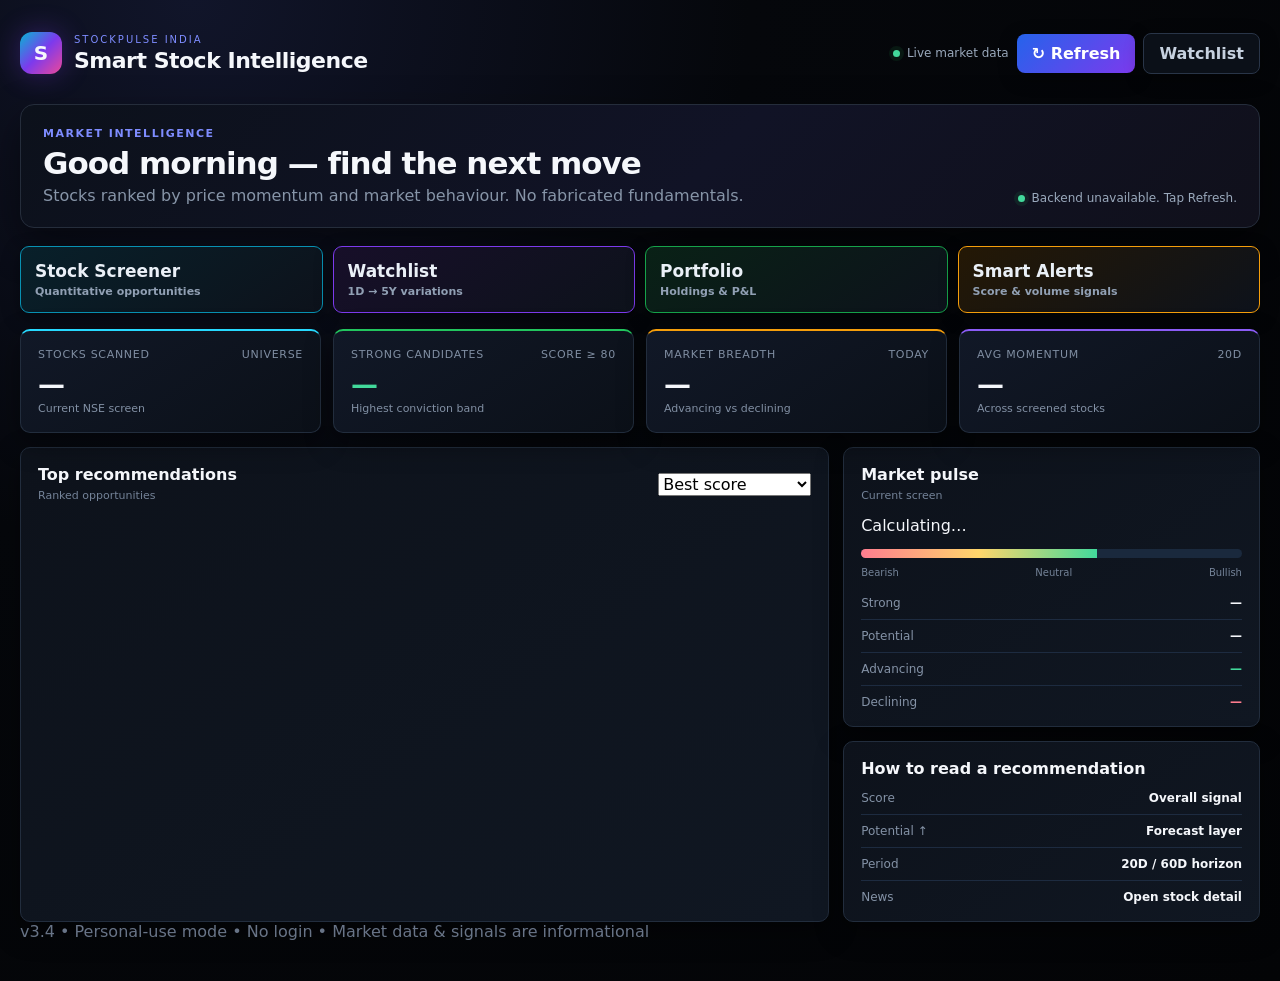
==== web/index.html @ e824b24d "Apply premium StockPulse UI" ====
<!doctype html>
<html><head><meta charset="utf-8"><meta name="viewport" content="width=device-width,initial-scale=1"><title>StockPulse India</title><link rel="stylesheet" href="style.css"><link rel="stylesheet" href="theme.css"></head>
<body><main>
<header class="appHeader"><div class="brand"><div class="brandMark">S</div><div><small>STOCKPULSE INDIA</small><h1>Smart Stock Intelligence</h1></div></div><div class="headerActions"><span class="liveBadge"><i class="liveDot"></i>Live market data</span><button id="refresh">↻ Refresh</button><button class="ghost" onclick="setTab('watch')">Watchlist</button></div></header>
<nav class="tabs"><button data-tab="home" class="active">Dashboard</button><button data-tab="screen">Screener</button><button data-tab="watch">Portfolio <span id="watchCount">0</span></button><button data-tab="market">Market</button></nav>
<section id="home" class="panel">
<div class="dashHero"><div><div class="eyebrow">Market intelligence</div><h2>Good morning — find the next move</h2><p>Stocks ranked by price momentum and market behaviour. No fabricated fundamentals.</p></div><div class="liveBadge"><i class="liveDot"></i><span id="status">Scanning…</span></div></div>
<div class="kpis"><div class="kpi"><div class="kpiTop"><span>Stocks scanned</span><span>Universe</span></div><div class="kpiValue" id="kpiScanned">—</div><div class="kpiSub">Current NSE screen</div></div><div class="kpi"><div class="kpiTop"><span>Strong candidates</span><span>Score ≥ 80</span></div><div class="kpiValue up" id="kpiStrong">—</div><div class="kpiSub">Highest conviction band</div></div><div class="kpi"><div class="kpiTop"><span>Market breadth</span><span>Today</span></div><div class="kpiValue" id="kpiBreadth">—</div><div class="kpiSub" id="kpiBreadthSub">Advancing vs declining</div></div><div class="kpi"><div class="kpiTop"><span>Avg momentum</span><span>20D</span></div><div class="kpiValue" id="kpiMomentum">—</div><div class="kpiSub">Across screened stocks</div></div></div>
<div class="dashboardGrid"><div class="surface"><div class="surfaceHeader"><div><h3>Top recommendations</h3><span>Ranked opportunities</span></div><select id="homeSort"><option value="score">Best score</option><option value="20d">20D momentum</option><option value="60d">60D momentum</option><option value="change">Today change</option></select></div><div id="recommendations" class="recommendations"></div></div>
<div class="sideStack"><div class="surface"><div class="surfaceHeader"><div><h3>Market pulse</h3><span>Current screen</span></div></div><div id="sentimentTitle">Calculating…</div><div class="sentiment"><div id="sentimentFill" class="sentimentFill"></div></div><div class="sentimentLabels"><span>Bearish</span><span>Neutral</span><span>Bullish</span></div><div class="miniList" style="margin-top:18px"><div class="miniItem"><span>Strong</span><b id="pulseStrong">—</b></div><div class="miniItem"><span>Potential</span><b id="pulsePotential">—</b></div><div class="miniItem"><span>Advancing</span><b id="pulseUp" class="up">—</b></div><div class="miniItem"><span>Declining</span><b id="pulseDown" class="down">—</b></div></div></div><div class="surface"><div class="surfaceHeader"><div><h3>How to read a recommendation</h3></div></div><div class="miniList"><div class="miniItem"><span>Score</span><b>Overall signal</b></div><div class="miniItem"><span>Potential ↑</span><b>Forecast layer</b></div><div class="miniItem"><span>Period</span><b>20D / 60D horizon</b></div><div class="miniItem"><span>News</span><b>Open stock detail</b></div></div></div></div></div>
</section>
<section id="screen" class="panel hidden"><div class="hero"><div><h2>Build your screen</h2><p>Adjust the rules and instantly narrow the current market universe.</p></div><button id="reset">Reset</button></div><div class="filters"><label>Search<input id="q" placeholder="RELIANCE, TCS…"></label><label>Minimum score<input id="minScore" type="number" value="0" min="0" step="1"></label><label>Band<select id="band"><option value="all">All</option><option>Strong</option><option>Potential</option><option>Watch</option><option>Avoid</option></select></label><label>Min 20D return %<input id="min20" type="number" value="-100" step="1"></label><label>Min 60D return %<input id="min60" type="number" value="-100" step="1"></label><label>Min 52W position %<input id="min52" type="number" value="0" step="1"></label><label>Sort<select id="sort"><option value="score">Score</option><option value="20d">20D</option><option value="60d">60D</option><option value="change">Today</option><option value="52w">52W position</option></select></label></div><div id="screenStatus" class="status"></div><section id="screenGrid" class="grid"></section></section>
<section id="watch" class="panel hidden"><div class="hero"><div><h2>Your portfolio</h2><p>Personal portfolio/watchlist saved only on this phone. No login required.</p></div></div><section id="watchGrid" class="grid"></section></section>
<section id="market" class="panel hidden"><div class="hero"><div><h2>Market overview</h2><p>A quick view of the stocks returned by the current scan.</p></div></div><div id="marketCards" class="market-grid"></div><div class="info"><b>Data integrity</b><p>StockPulse uses available public market data and will not invent fundamentals, news or derivatives activity. Additional authorized data layers can be connected later.</p></div></section>
<div id="detail" class="modal hidden"><div class="modalBox"><button class="close" id="close">×</button><div id="detailBody"></div></div></div><footer>v3.4 • Personal-use mode • No login • Market data & signals are informational</footer></main>
<script>
const API='https://stockpulse-india-api-v3.onrender.com/api';let all=[];const $=id=>document.getElementById(id),num=v=>Number(v)||0;function watch(){return JSON.parse(localStorage.getItem('stockpulse_watch')||'[]')}function setWatch(a){localStorage.setItem('stockpulse_watch',JSON.stringify(a));updateWatchCount()}function updateWatchCount(){$('watchCount').textContent=watch().length}function toggleWatch(symbol){let a=watch();a=a.includes(symbol)?a.filter(x=>x!==symbol):[...a,symbol];setWatch(a);renderAll()}
function sortItems(a,key){return [...a].sort((x,y)=>{const A=key==='score'?num(x.final_rank_score):key==='change'?num(x.change_pct):key==='20d'?num(x.return_20d_pct):key==='60d'?num(x.return_60d_pct):num(x['52w_position']);const B=key==='score'?num(y.final_rank_score):key==='change'?num(y.change_pct):key==='20d'?num(y.return_20d_pct):key==='60d'?num(y.return_60d_pct):num(y['52w_position']);return B-A})}
function card(x){const fav=watch().includes(x.symbol);return `<article class="card" onclick="openDetail('${x.symbol}')"><div class="top"><div><b>${x.symbol}</b><small>NSE</small></div><strong>${num(x.final_rank_score).toFixed(1)}</strong></div><div class="price">₹${num(x.price).toLocaleString('en-IN')} <span class="${num(x.change_pct)<0?'down':''}">${num(x.change_pct)>=0?'+':''}${num(x.change_pct).toFixed(2)}%</span></div><div class="band ${x.band}">${x.band}</div><div class="meta"><span>20D ${num(x.return_20d_pct)>=0?'+':''}${num(x.return_20d_pct).toFixed(1)}%</span><span>60D ${num(x.return_60d_pct)>=0?'+':''}${num(x.return_60d_pct).toFixed(1)}%</span><span>52W ${num(x['52w_position']).toFixed(0)}%</span></div><ul>${(x.why||[]).slice(0,3).map(w=>`<li>${w}</li>`).join('')}</ul><button class="watchBtn" onclick="event.stopPropagation();toggleWatch('${x.symbol}')">${fav?'★ Saved':'☆ Add to portfolio'}</button></article>`}
function renderDashboard(){const n=all.length,up=all.filter(x=>num(x.change_pct)>0).length,strong=all.filter(x=>x.band==='Strong').length,potential=all.filter(x=>x.band==='Potential').length,avg=all.reduce((z,x)=>z+num(x.return_20d_pct),0)/(n||1),breadth=up/(n||1)*100;const sentiment=breadth>=60?'Bullish':breadth>=40?'Neutral':'Bearish';$('kpiScanned').textContent=n;$('kpiStrong').textContent=strong;$('kpiBreadth').textContent=up+'/'+(n-up);$('kpiMomentum').textContent=(avg>=0?'+':'')+avg.toFixed(1)+'%';$('kpiBreadthSub').textContent=`${breadth.toFixed(0)}% advancing`;$('sentimentTitle').textContent=sentiment;$('sentimentFill').style.width=Math.max(8,Math.min(96,breadth))+'%';$('pulseStrong').textContent=strong;$('pulsePotential').textContent=potential;$('pulseUp').textContent=up;$('pulseDown').textContent=n-up;const top=sortItems(all,$('homeSort').value).slice(0,8);$('recommendations').innerHTML=top.map(x=>`<div class="recRow" onclick="openDetail('${x.symbol}')"><div class="recName"><b>${x.symbol}</b><span>${x.band} • score ${num(x.final_rank_score).toFixed(1)}</span></div><div class="recScore">₹${num(x.price).toLocaleString('en-IN')}</div><div class="metric"><label>20D</label><strong class="${num(x.return_20d_pct)>=0?'up':'down'}">${num(x.return_20d_pct)>=0?'+':''}${num(x.return_20d_pct).toFixed(1)}%</strong></div><div class="metric"><label>60D</label><strong>${num(x.return_60d_pct)>=0?'+':''}${num(x.return_60d_pct).toFixed(1)}%</strong></div><div><button class="actionBtn" onclick="event.stopPropagation();openDetail('${x.symbol}')">View</button></div></div>`).join('')||'<div class="empty">No candidates returned.</div>'}
function renderScreen(){let q=$('q').value.trim().toLowerCase(),ms=num($('minScore').value),b=$('band').value,m20=num($('min20').value),m60=num($('min60').value),m52=num($('min52').value);let a=all.filter(x=>(!q||x.symbol.toLowerCase().includes(q))&&num(x.final_rank_score)>=ms&&(b==='all'||x.band===b)&&num(x.return_20d_pct)>=m20&&num(x.return_60d_pct)>=m60&&num(x['52w_position'])>=m52);a=sortItems(a,$('sort').value);$('screenStatus').textContent=`${a.length} stocks match your screen`;$('screenGrid').innerHTML=a.map(card).join('')||'<div class="empty">No stocks match these rules.</div>'}function renderWatch(){let s=new Set(watch());let a=all.filter(x=>s.has(x.symbol));$('watchGrid').innerHTML=a.map(card).join('')||'<div class="empty">Your portfolio is empty. Open a stock and tap Add to portfolio.</div>'}function renderMarket(){let n=all.length,g=all.filter(x=>num(x.change_pct)>0).length,s=all.filter(x=>x.band==='Strong').length,p=all.filter(x=>x.band==='Potential').length,avg=all.reduce((z,x)=>z+num(x.change_pct),0)/(n||1);$('marketCards').innerHTML=`<div class="stat"><b>${n}</b><span>Scanned</span></div><div class="stat"><b>${g}</b><span>Advancing</span></div><div class="stat"><b>${n-g}</b><span>Declining</span></div><div class="stat"><b>${avg.toFixed(2)}%</b><span>Avg today</span></div><div class="stat"><b>${s}</b><span>Strong</span></div><div class="stat"><b>${p}</b><span>Potential</span></div>`}function renderAll(){updateWatchCount();renderDashboard();renderScreen();renderWatch();renderMarket()}
function openDetail(symbol){let x=all.find(v=>v.symbol===symbol);if(!x)return;let fav=watch().includes(symbol);$('detailBody').innerHTML=`<small>NSE • STOCKPULSE SCORE</small><h2>${x.symbol}</h2><div class="detailPrice">₹${num(x.price).toLocaleString('en-IN')} <span>${num(x.change_pct)>=0?'+':''}${num(x.change_pct).toFixed(2)}%</span></div><div class="detailGrid"><div><b>${num(x.final_rank_score).toFixed(1)}</b><small>Rank score</small></div><div><b>${num(x.return_20d_pct).toFixed(1)}%</b><small>20D return</small></div><div><b>${num(x.return_60d_pct).toFixed(1)}%</b><small>60D return</small></div><div><b>${num(x['52w_position']).toFixed(0)}%</b><small>52W position</small></div></div><div class="band ${x.band}">${x.band}</div><h3>Why it ranks</h3><ul>${(x.why||[]).map(w=>`<li>${w}</li>`).join('')}</ul><button onclick="toggleWatch('${x.symbol}');openDetail('${x.symbol}')">${fav?'★ Remove from portfolio':'☆ Add to portfolio'}</button>`;$('detail').classList.remove('hidden')}
function setTab(t){document.querySelectorAll('.tabs button').forEach(b=>b.classList.toggle('active',b.dataset.tab===t));document.querySelectorAll('.panel').forEach(p=>p.classList.add('hidden'));$(t).classList.remove('hidden');renderAll()}
async function load(){$('status').textContent='Scanning Indian stocks…';try{const r=await fetch(API+'/screener/top?limit=50&min_quality=0');if(!r.ok)throw Error('API '+r.status);const d=await r.json();all=d.items||[];$('status').textContent=all.length?`${all.length} stocks • ${new Date(d.generated_at||Date.now()).toLocaleString('en-IN')}`:'No market data';renderAll()}catch(e){$('status').textContent='Backend unavailable. Tap Refresh.'}}
['q','minScore','band','min20','min60','min52','sort','homeSort'].forEach(id=>$(id).addEventListener('input',renderAll));document.querySelectorAll('.tabs button').forEach(b=>b.onclick=()=>setTab(b.dataset.tab));$('refresh').onclick=load;$('reset').onclick=()=>{['q'].forEach(id=>$(id).value='');$('minScore').value=0;$('band').value='all';$('min20').value=-100;$('min60').value=-100;$('min52').value=0;$('sort').value='score';renderScreen()};$('close').onclick=()=>$('detail').classList.add('hidden');$('detail').onclick=e=>{if(e.target.id==='detail')$('detail').classList.add('hidden')};updateWatchCount();load();
</script><script src="news.js"></script></body></html>
---- web/style.css ----
*{box-sizing:border-box}body{margin:0;background:#070d18;color:#eef3f8;font-family:Inter,ui-sans-serif,system-ui,-apple-system,BlinkMacSystemFont,"Segoe UI",sans-serif}main{max-width:1240px;margin:auto;padding:24px 20px 40px}button,select,input{font:inherit}button{border:0;border-radius:10px;padding:10px 15px;font-weight:750;cursor:pointer;background:#5261ff;color:#fff}.hidden{display:none!important}.appHeader{display:flex;justify-content:space-between;align-items:center;gap:20px;padding:8px 0 22px}.brand{display:flex;align-items:center;gap:12px}.brandMark{width:42px;height:42px;border-radius:12px;display:grid;place-items:center;background:linear-gradient(135deg,#5261ff,#7d5cff);font-weight:900;font-size:20px}.brand small{display:block;color:#7e8cff;letter-spacing:2px;font-size:10px}.brand h1{margin:3px 0 0;font-size:22px}.headerActions{display:flex;gap:8px;align-items:center}.ghost{background:#111c2d;border:1px solid #263650;color:#c6d1df}.tabs{display:none}.homeMenu{display:grid;grid-template-columns:repeat(6,minmax(0,1fr));gap:8px;margin:18px 0}.menuTile{min-height:70px;padding:9px 6px!important;border-radius:11px!important;background:linear-gradient(180deg,#121f33,#0d1727)!important;border:1px solid #263650!important;color:#dce5ef!important;display:flex;flex-direction:column;align-items:center;justify-content:center;gap:5px;transition:.15s}.menuTile:hover{transform:translateY(-2px);border-color:#5261ff!important}.menuIcon{font-size:18px;line-height:1}.menuTile span:last-child{font-size:9px;font-weight:800;letter-spacing:.2px;color:#9eacc0}.dashHero{display:flex;justify-content:space-between;align-items:flex-end;gap:20px;margin:14px 0 18px}.eyebrow{color:#7e8cff;font-size:11px;font-weight:800;letter-spacing:1.5px;text-transform:uppercase}.dashHero h2{font-size:31px;margin:5px 0}.dashHero p{margin:0;color:#8795a8}.liveBadge{display:inline-flex;align-items:center;gap:7px;color:#9aa9bc;font-size:12px}.liveDot{width:7px;height:7px;border-radius:50%;background:#42d99b;box-shadow:0 0 0 4px #42d99b18}.kpis{display:grid;grid-template-columns:repeat(4,1fr);gap:12px;margin-bottom:14px}.kpi{background:linear-gradient(180deg,#111c2e,#0e1929);border:1px solid #23344d;border-radius:15px;padding:17px}.kpiTop{display:flex;justify-content:space-between;color:#7f8da1;font-size:11px;text-transform:uppercase;letter-spacing:.7px}.kpiValue{font-size:27px;font-weight:850;margin:8px 0 2px}.kpiSub{font-size:11px;color:#8290a4}.up{color:#42d99b!important}.down{color:#ff7d8f!important}.dashboardGrid{display:grid;grid-template-columns:1.65fr .85fr;gap:14px}.surface{background:#0e1929;border:1px solid #23344d;border-radius:16px;padding:17px}.surfaceHeader{display:flex;justify-content:space-between;align-items:center;gap:10px;margin-bottom:13px}.surfaceHeader h3{margin:0;font-size:16px}.surfaceHeader span{font-size:11px;color:#748398}.recommendations{display:grid;gap:9px}.recRow{display:grid;grid-template-columns:1.25fr .7fr .7fr .7fr auto;align-items:center;gap:12px;background:#101f34;border:1px solid #21344e;border-radius:12px;padding:12px 13px}.recName b{display:block;font-size:15px}.recName span{font-size:10px;color:#75849a}.recScore{font-weight:850;font-size:16px}.metric label{display:block;color:#738197;font-size:9px;text-transform:uppercase;margin-bottom:3px}.metric strong{font-size:13px}.potential{font-weight:850;color:#42d99b}.actionBtn{padding:7px 10px;background:#18263c;color:#c8d3e1;font-size:11px}.sideStack{display:grid;gap:14px}.sentiment{height:9px;background:#1a293d;border-radius:99px;overflow:hidden;margin:14px 0 9px}.sentimentFill{height:100%;width:62%;background:linear-gradient(90deg,#ff7d8f,#ffd66b,#42d99b)}.sentimentLabels{display:flex;justify-content:space-between;color:#748398;font-size:10px}.miniList{display:grid;gap:9px}.miniItem{display:flex;justify-content:space-between;gap:12px;font-size:12px;padding-bottom:9px;border-bottom:1px solid #1d2b40}.miniItem:last-child{border-bottom:0;padding-bottom:0}.miniItem span{color:#8492a6}.miniItem b{font-size:12px}.hero{display:flex;justify-content:space-between;align-items:center;gap:16px;margin-bottom:10px}.hero h2{margin:0 0 5px}.hero p{color:#9ca8b8}.grid{display:grid;grid-template-columns:repeat(auto-fit,minmax(270px,1fr));gap:14px;margin-top:16px}.card{background:#101a2c;border:1px solid #263650;border-radius:16px;padding:16px;cursor:pointer}.top{display:flex;justify-content:space-between}.top b{font-size:21px}.top small{display:block;margin-top:4px;font-size:10px;color:#7e8cff}.top strong{font-size:24px}.price{font-size:25px;margin:18px 0 10px}.price span{font-size:14px;color:#42d99b}.band{display:inline-block;padding:6px 9px;border-radius:999px;font-size:12px;font-weight:700}.Strong{background:#143e31;color:#56e2a8}.Potential{background:#423615;color:#ffd66b}.Watch{background:#442d25;color:#ffab85}.Avoid{background:#3c2630;color:#ff8fa6}.meta{display:flex;gap:7px;flex-wrap:wrap;margin:14px 0}.meta span{font-size:11px;padding:6px 8px;background:#17243a;border-radius:8px;color:#b9c5d5}.card ul{padding-left:18px;color:#aab7c9;line-height:1.5;font-size:13px}.watchBtn{background:#17243a;margin-top:8px}.filters{display:grid;grid-template-columns:repeat(auto-fit,minmax(150px,1fr));gap:12px;background:#101a2c;padding:16px;border:1px solid #263650;border-radius:14px}.filters label{font-size:12px;color:#9ca8b8}.filters input,.filters select,.hero select{display:block;width:100%;margin-top:6px;background:#0b1424;color:#edf2f7;border:1px solid #2a3b58;border-radius:9px;padding:10px}.status{margin:12px 0;color:#9ca8b8}.market-grid{display:grid;grid-template-columns:repeat(auto-fit,minmax(140px,1fr));gap:12px;margin:16px 0}.stat{background:#101a2c;border:1px solid #263650;border-radius:14px;padding:18px}.stat b{display:block;font-size:25px}.stat span{color:#9ca8b8;font-size:12px}.info{background:#101a2c;border:1px solid #263650;border-radius:14px;padding:16px}.modal{position:fixed;inset:0;background:#000b;display:flex;align-items:flex-end;justify-content:center;padding:16px;z-index:20}.modalBox{position:relative;background:#0d1829;border:1px solid #2a3b58;border-radius:18px;padding:24px;width:min(820px,100%);max-height:90vh;overflow:auto}.close{position:absolute;right:12px;top:12px;background:#1a2940;padding:7px 11px}.detailPrice{font-size:30px;margin:12px 0}.detailPrice span{color:#42d99b;font-size:15px}.detailGrid{display:grid;grid-template-columns:repeat(4,1fr);gap:8px;margin:18px 0}.detailGrid div{background:#142239;border-radius:10px;padding:12px}.detailGrid b,.detailGrid small{display:block}.detailGrid small{font-size:10px;letter-spacing:0;color:#9ca8b8;margin-top:4px}.signalPanel,.stockFno{margin-top:18px;padding:16px;background:#101a2c;border:1px solid #263650;border-radius:14px}.signalHead,.fnoHead{display:flex;justify-content:space-between;align-items:center;gap:10px}.signalHead h3,.fnoHead h3{margin:0;font-size:16px}.signalHead span,.fnoHead span{display:block;color:#748398;font-size:10px;margin-top:4px}.signalBand{padding:6px 10px;border-radius:999px;background:#17243a;color:#dbe5ef;font-size:11px}.signalGrid{display:grid;grid-template-columns:repeat(4,1fr);gap:8px;margin-top:12px}.signalGrid div{background:#142239;border-radius:10px;padding:11px}.signalGrid small{display:block;color:#748398;font-size:9px;text-transform:uppercase}.signalGrid strong{display:block;font-size:17px;margin-top:5px}.signalWhy{display:flex;flex-wrap:wrap;gap:6px;margin-top:10px}.signalWhy span{font-size:10px;background:#17243a;border-radius:8px;padding:7px 8px;color:#b9c5d5}.signalNote{margin-top:10px;color:#748398;font-size:10px;line-height:1.4}.fnoTable{display:grid;gap:7px;margin-top:12px}.fnoRow{display:grid;grid-template-columns:.8fr 1fr 1fr 1fr 1fr 1fr;gap:8px;align-items:center;background:#142239;border-radius:9px;padding:9px;font-size:10px}.fnoRow span{color:#9ca8b8}.fnoRow strong{font-size:10px}.stockNews{margin-top:24px;padding-top:18px;border-top:1px solid #263650}.newsTabs{display:flex;gap:7px;margin:10px 0}.newsTab{background:#17243a;color:#b9c5d5;padding:8px 11px}.newsTab.active{background:#5261ff;color:#fff}.newsList{display:grid;gap:8px}.newsItem{display:block;text-decoration:none;color:#edf2f7;background:#101f35;border:1px solid #263650;border-radius:10px;padding:12px}.newsItem b{display:block;line-height:1.35}.newsItem span{display:block;color:#8190a5;font-size:11px;margin-top:6px}.newsLoading,.newsEmpty{padding:14px;color:#9ca8b8;background:#101a2c;border-radius:10px}.newsEmpty a{color:#7e8cff}.liveMarketSurface{margin-top:14px}.liveMarketHead{display:flex;justify-content:space-between;align-items:center;gap:12px;margin-bottom:14px}.liveMarketHead h3{margin:0;font-size:17px}.liveMarketHead span{color:#7f8da1;font-size:11px}.liveMarketGrid{display:grid;grid-template-columns:repeat(4,1fr);gap:10px}.liveIndex{background:#101f34;border:1px solid #263650;border-radius:12px;padding:14px}.liveIndex b{display:block;font-size:12px;color:#b9c5d5}.liveIndex strong{display:block;font-size:23px;margin:8px 0 4px}.liveIndex span{font-size:14px;font-weight:850}.liveIndex small{display:block;margin-top:7px;color:#748398;font-size:10px}.liveMarketNote{margin-top:12px;color:#748398;font-size:10px}.watchControls{display:flex;justify-content:space-between;align-items:center;gap:14px;background:#101a2c;border:1px solid #263650;border-radius:14px;padding:13px 15px;margin-top:16px}.watchControls b{display:block;font-size:13px}.watchControls span{display:block;color:#748398;font-size:10px;margin-top:4px}.watchControls select{background:#0b1424;color:#edf2f7;border:1px solid #2a3b58;border-radius:9px;padding:9px;min-width:145px}.watchList{display:grid;gap:8px;margin-top:10px}.watchRow{display:grid;grid-template-columns:1fr auto 34px;align-items:center;gap:12px;background:#101f34;border:1px solid #263650;border-radius:12px;padding:11px 12px;cursor:pointer}.watchSymbol b{display:block;font-size:15px}.watchSymbol span{display:block;color:#8190a5;font-size:11px;margin-top:3px}.watchVariation{text-align:right;font-size:17px;font-weight:850}.watchVariation small{display:block;color:#748398;font-size:9px;font-weight:600;margin-top:2px}.watchRemove{width:30px;height:30px;padding:0;border-radius:8px;background:#17243a;color:#9aa9bc}.watchRemove:hover{background:#263650}.portfolioSummary{display:grid;grid-template-columns:repeat(3,1fr);gap:10px;margin:14px 0}.portfolioKpi{background:#101f34;border:1px solid #263650;border-radius:12px;padding:14px}.portfolioKpi b{display:block;font-size:20px}.portfolioKpi span{display:block;color:#748398;font-size:10px;margin-top:5px}.portfolioRow{display:grid;grid-template-columns:1.2fr 1fr 1.3fr 34px;align-items:center;gap:10px;background:#101f34;border:1px solid #263650;border-radius:12px;padding:12px}.portfolioRow b{display:block}.portfolioRow small,.portfolioRow span{display:block;color:#8190a5;font-size:10px;margin-top:3px}.alertRules{display:grid;grid-template-columns:repeat(3,1fr);gap:10px;background:#101a2c;border:1px solid #263650;border-radius:14px;padding:14px}.alertRules label{color:#9ca8b8;font-size:11px}.alertRules input{display:block;width:100%;margin-top:6px;background:#0b1424;color:#edf2f7;border:1px solid #2a3b58;border-radius:9px;padding:9px}.alertRow{display:grid;grid-template-columns:1.2fr .8fr .8fr 1.5fr;align-items:center;gap:10px;background:#101f34;border:1px solid #263650;border-radius:12px;padding:12px;cursor:pointer}.alertRow b{display:block;font-size:14px}.alertRow span{display:block;color:#8190a5;font-size:10px;margin-top:3px}.alertTags{display:flex;flex-wrap:wrap;gap:5px}.alertTags em{font-style:normal;font-size:9px;padding:5px 7px;border-radius:7px;background:#17243a;color:#b9c5d5}.empty{padding:16px;background:#101a2c;border:1px dashed #2a3b58;border-radius:12px;color:#8d9bad}@media(max-width:900px){.kpis{grid-template-columns:repeat(2,1fr)}.dashboardGrid{grid-template-columns:1fr}.recRow{grid-template-columns:1.2fr .7fr .7fr auto}.recRow .metric:nth-child(4){display:none}.liveMarketGrid{grid-template-columns:repeat(2,1fr)}.signalGrid{grid-template-columns:repeat(2,1fr)}.fnoRow{grid-template-columns:1fr 1fr 1fr}.homeMenu{grid-template-columns:repeat(3,1fr)}.portfolioSummary{grid-template-columns:1fr 1fr}.alertRow{grid-template-columns:1fr 1fr}.alertTags{grid-column:1/-1}}@media(max-width:650px){main{padding:14px 10px}.appHeader{align-items:flex-start}.headerActions .ghost{display:none}.homeMenu{grid-template-columns:repeat(3,1fr);gap:7px}.menuTile{min-height:60px;padding:7px 4px!important;border-radius:10px!important}.menuIcon{font-size:16px}.menuTile span:last-child{font-size:8px}.dashHero{display:block}.dashHero h2{font-size:25px}.kpis{grid-template-columns:1fr 1fr}.kpiValue{font-size:22px}.recRow{grid-template-columns:1fr auto;gap:7px}.recRow .metric{display:block!important}.recRow .metric:nth-child(3),.recRow .metric:nth-child(4){display:none!important}.modal{padding:0}.modalBox{border-radius:18px 18px 0 0;max-height:94vh}.detailGrid{grid-template-columns:repeat(2,1fr)}.hero{display:block}.liveMarketGrid{grid-template-columns:1fr 1fr}.liveIndex{padding:11px}.liveIndex strong{font-size:18px}.liveMarketHead{align-items:flex-start}.watchControls{display:block}.watchControls select{width:100%;margin-top:9px}.watchRow{grid-template-columns:1fr auto 30px}.watchVariation{font-size:15px}.signalGrid{grid-template-columns:1fr 1fr}.fnoRow{grid-template-columns:1fr 1fr}.portfolioSummary{grid-template-columns:1fr}.portfolioRow{grid-template-columns:1fr 1fr}.portfolioRow button{grid-column:2}.alertRules{grid-template-columns:1fr}.alertRow{grid-template-columns:1fr 1fr}.alertTags{grid-column:1/-1}}
---- web/theme.css ----
/* StockPulse India — dark premium visual theme */
:root{
  --bg:#05070b;
  --bg2:#090d14;
  --panel:#0d121b;
  --panel2:#111824;
  --line:#222d3d;
  --text:#f5f7fb;
  --muted:#8d99aa;
  --cyan:#27d9ff;
  --violet:#8b5cf6;
  --green:#22c55e;
  --amber:#f59e0b;
  --pink:#f43f5e;
}
html,body{background:var(--bg)!important;color:var(--text)!important}
body{background:radial-gradient(circle at 15% 0%,#11152a 0,#05070b 38%,#030406 100%)!important}
main{max-width:1320px!important}
.appHeader{padding-bottom:18px!important}
.brandMark{background:linear-gradient(135deg,#06b6d4,#7c3aed,#ec4899)!important;box-shadow:0 0 28px #7c3aed55!important}
.brand h1{letter-spacing:-.5px}
.ghost{background:#0b1018!important;border-color:#293548!important}
.dashHero{background:linear-gradient(135deg,#0c111b,#111326 55%,#10101b);border:1px solid #252d3b;border-radius:14px;padding:22px;margin-top:12px;box-shadow:0 16px 40px #0007}
.dashHero h2{letter-spacing:-1px}
.surface,.kpi,.card,.filters,.stat,.info,.signalPanel,.stockFno,.watchControls,.portfolioKpi,.portfolioRow,.alertRules,.alertRow{background:var(--panel)!important;border-color:var(--line)!important;border-radius:10px!important;box-shadow:0 10px 28px #0006}
.surface{background:linear-gradient(145deg,#0d121b,#101722)!important}
.kpi{position:relative;overflow:hidden;background:linear-gradient(145deg,#111827,#0b1018)!important}
.kpi:nth-child(1){border-top:2px solid var(--cyan)!important}.kpi:nth-child(2){border-top:2px solid var(--green)!important}.kpi:nth-child(3){border-top:2px solid var(--amber)!important}.kpi:nth-child(4){border-top:2px solid var(--violet)!important}
.card{background:linear-gradient(145deg,#101722,#0b1017)!important;transition:transform .16s,border-color .16s,box-shadow .16s!important}
.card:hover{transform:translateY(-3px);border-color:#475569!important;box-shadow:0 16px 35px #0009!important}
.recRow{background:#0c121b!important;border-color:#202b3a!important;border-radius:9px!important}
.recRow:hover{border-color:#3b82f6!important;background:#101827!important}
.meta span,.signalWhy span,.alertTags em{background:#151d29!important;border:1px solid #202c3c!important}
.band.Strong{background:#092f24!important;color:#4ade80!important;border:1px solid #166534}.band.Potential{background:#35260a!important;color:#fbbf24!important;border:1px solid #92400e}.band.Watch{background:#351a0e!important;color:#fb923c!important;border:1px solid #9a3412}.band.Avoid{background:#35111a!important;color:#fb7185!important;border:1px solid #9f1239}
.filters input,.filters select,.hero select,.watchControls select,.alertRules input{background:#070b11!important;border-color:#293548!important}
button{border-radius:8px!important;background:linear-gradient(135deg,#2563eb,#7c3aed)!important;box-shadow:0 5px 18px #0006}
.actionBtn,.watchBtn,.close,.spActions button{background:#151d29!important;border-color:#293548!important}
.homeMenu{gap:10px!important}.menuTile{border-radius:9px!important;background:#0d121b!important;box-shadow:0 8px 22px #0007!important}
.menuTile:nth-child(1){border-color:#155e75!important;background:linear-gradient(145deg,#071923,#0d121b)!important}.menuTile:nth-child(2){border-color:#4c1d95!important;background:linear-gradient(145deg,#130d21,#0d121b)!important}.menuTile:nth-child(3){border-color:#166534!important;background:linear-gradient(145deg,#081b13,#0d121b)!important}.menuTile:nth-child(4){border-color:#92400e!important;background:linear-gradient(145deg,#211407,#0d121b)!important}.menuTile:nth-child(5){border-color:#9f1239!important;background:linear-gradient(145deg,#210b12,#0d121b)!important}.menuTile:nth-child(6){border-color:#1d4ed8!important;background:linear-gradient(145deg,#0b1429,#0d121b)!important}
.spTile{border-radius:9px!important;background:#0d121b!important}.spTile:nth-child(1){border-color:#0891b2!important;background:linear-gradient(145deg,#08202a,#0d121b)!important}.spTile:nth-child(2){border-color:#7c3aed!important;background:linear-gradient(145deg,#170f29,#0d121b)!important}.spTile:nth-child(3){border-color:#16a34a!important;background:linear-gradient(145deg,#092116,#0d121b)!important}.spTile:nth-child(4){border-color:#f59e0b!important;background:linear-gradient(145deg,#241805,#0d121b)!important}
.spMetric,.spKpi,.spPos,.spBlock{background:#0b1119!important;border-color:#222d3d!important;border-radius:9px!important}
.spMetric:nth-child(1){border-left:3px solid var(--green)!important}.spMetric:nth-child(2){border-left:3px solid var(--cyan)!important}.spMetric:nth-child(3){border-left:3px solid var(--violet)!important}.spMetric:nth-child(4){border-left:3px solid var(--amber)!important}
.spReasons div{background:#101722!important;border:1px solid #202b3a}
.spTable td,.spTable th{border-color:#202b3a!important}
.modal{background:#000d!important;backdrop-filter:blur(5px)}.modalBox{background:#080d14!important;border-color:#293548!important;border-radius:12px!important;box-shadow:0 25px 70px #000!important}
.liveDot{box-shadow:0 0 0 4px #22c55e18!important}
footer{color:#687487!important}
@media(max-width:650px){.dashHero{padding:16px}.card{padding:14px}.surface{padding:14px}.kpi{padding:14px}}
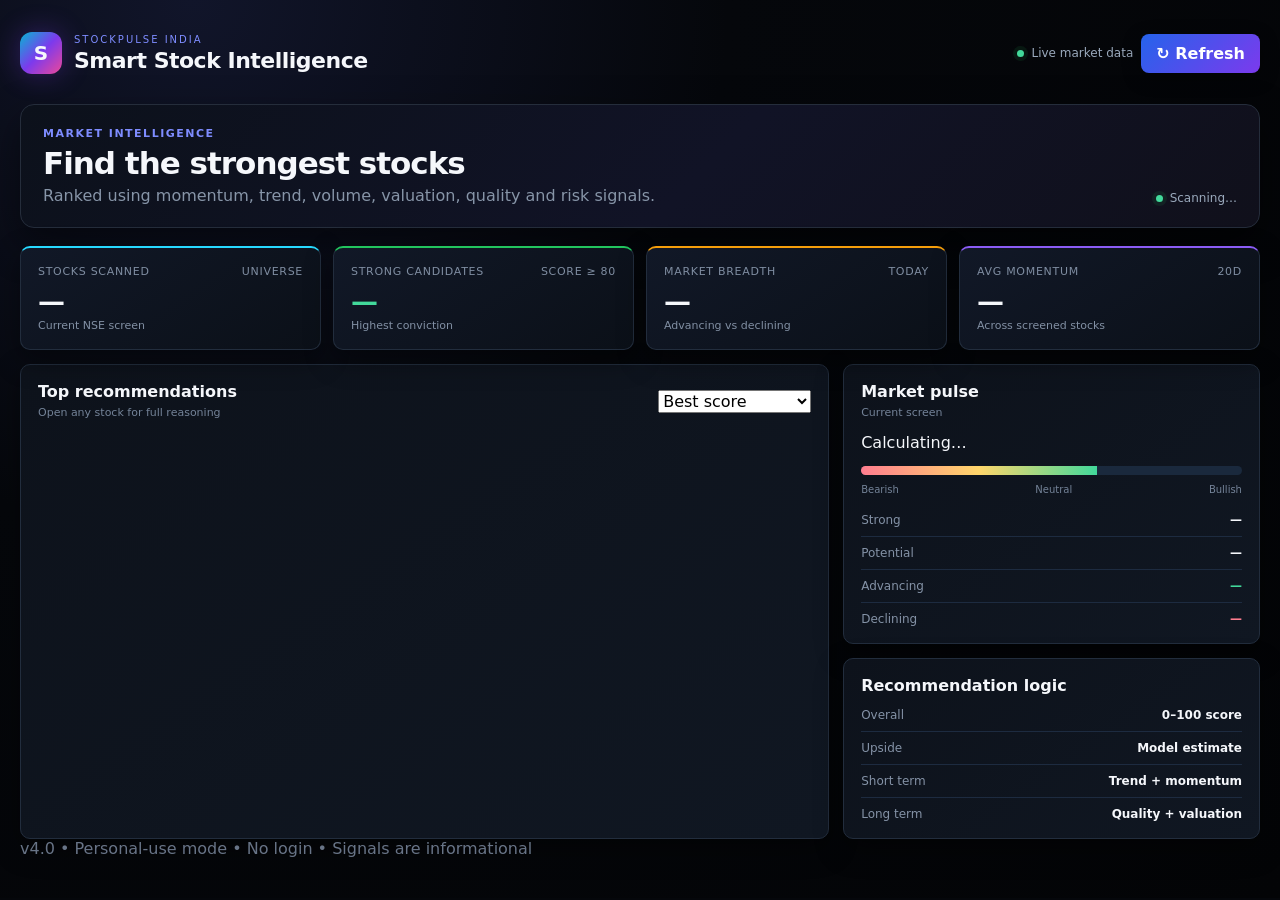
==== commit 16075c9e: "Upgrade StockPulse stock detail, recommendations and explainable analysis UI" ====
--- a/web/index.html
+++ b/web/index.html
@@ -1,26 +1,27 @@
 <!doctype html>
 <html><head><meta charset="utf-8"><meta name="viewport" content="width=device-width,initial-scale=1"><title>StockPulse India</title><link rel="stylesheet" href="style.css"><link rel="stylesheet" href="theme.css"></head>
 <body><main>
-<header class="appHeader"><div class="brand"><div class="brandMark">S</div><div><small>STOCKPULSE INDIA</small><h1>Smart Stock Intelligence</h1></div></div><div class="headerActions"><span class="liveBadge"><i class="liveDot"></i>Live market data</span><button id="refresh">↻ Refresh</button><button class="ghost" onclick="setTab('watch')">Watchlist</button></div></header>
-<nav class="tabs"><button data-tab="home" class="active">Dashboard</button><button data-tab="screen">Screener</button><button data-tab="watch">Portfolio <span id="watchCount">0</span></button><button data-tab="market">Market</button></nav>
-<section id="home" class="panel">
-<div class="dashHero"><div><div class="eyebrow">Market intelligence</div><h2>Good morning — find the next move</h2><p>Stocks ranked by price momentum and market behaviour. No fabricated fundamentals.</p></div><div class="liveBadge"><i class="liveDot"></i><span id="status">Scanning…</span></div></div>
-<div class="kpis"><div class="kpi"><div class="kpiTop"><span>Stocks scanned</span><span>Universe</span></div><div class="kpiValue" id="kpiScanned">—</div><div class="kpiSub">Current NSE screen</div></div><div class="kpi"><div class="kpiTop"><span>Strong candidates</span><span>Score ≥ 80</span></div><div class="kpiValue up" id="kpiStrong">—</div><div class="kpiSub">Highest conviction band</div></div><div class="kpi"><div class="kpiTop"><span>Market breadth</span><span>Today</span></div><div class="kpiValue" id="kpiBreadth">—</div><div class="kpiSub" id="kpiBreadthSub">Advancing vs declining</div></div><div class="kpi"><div class="kpiTop"><span>Avg momentum</span><span>20D</span></div><div class="kpiValue" id="kpiMomentum">—</div><div class="kpiSub">Across screened stocks</div></div></div>
-<div class="dashboardGrid"><div class="surface"><div class="surfaceHeader"><div><h3>Top recommendations</h3><span>Ranked opportunities</span></div><select id="homeSort"><option value="score">Best score</option><option value="20d">20D momentum</option><option value="60d">60D momentum</option><option value="change">Today change</option></select></div><div id="recommendations" class="recommendations"></div></div>
-<div class="sideStack"><div class="surface"><div class="surfaceHeader"><div><h3>Market pulse</h3><span>Current screen</span></div></div><div id="sentimentTitle">Calculating…</div><div class="sentiment"><div id="sentimentFill" class="sentimentFill"></div></div><div class="sentimentLabels"><span>Bearish</span><span>Neutral</span><span>Bullish</span></div><div class="miniList" style="margin-top:18px"><div class="miniItem"><span>Strong</span><b id="pulseStrong">—</b></div><div class="miniItem"><span>Potential</span><b id="pulsePotential">—</b></div><div class="miniItem"><span>Advancing</span><b id="pulseUp" class="up">—</b></div><div class="miniItem"><span>Declining</span><b id="pulseDown" class="down">—</b></div></div></div><div class="surface"><div class="surfaceHeader"><div><h3>How to read a recommendation</h3></div></div><div class="miniList"><div class="miniItem"><span>Score</span><b>Overall signal</b></div><div class="miniItem"><span>Potential ↑</span><b>Forecast layer</b></div><div class="miniItem"><span>Period</span><b>20D / 60D horizon</b></div><div class="miniItem"><span>News</span><b>Open stock detail</b></div></div></div></div></div>
-</section>
-<section id="screen" class="panel hidden"><div class="hero"><div><h2>Build your screen</h2><p>Adjust the rules and instantly narrow the current market universe.</p></div><button id="reset">Reset</button></div><div class="filters"><label>Search<input id="q" placeholder="RELIANCE, TCS…"></label><label>Minimum score<input id="minScore" type="number" value="0" min="0" step="1"></label><label>Band<select id="band"><option value="all">All</option><option>Strong</option><option>Potential</option><option>Watch</option><option>Avoid</option></select></label><label>Min 20D return %<input id="min20" type="number" value="-100" step="1"></label><label>Min 60D return %<input id="min60" type="number" value="-100" step="1"></label><label>Min 52W position %<input id="min52" type="number" value="0" step="1"></label><label>Sort<select id="sort"><option value="score">Score</option><option value="20d">20D</option><option value="60d">60D</option><option value="change">Today</option><option value="52w">52W position</option></select></label></div><div id="screenStatus" class="status"></div><section id="screenGrid" class="grid"></section></section>
-<section id="watch" class="panel hidden"><div class="hero"><div><h2>Your portfolio</h2><p>Personal portfolio/watchlist saved only on this phone. No login required.</p></div></div><section id="watchGrid" class="grid"></section></section>
-<section id="market" class="panel hidden"><div class="hero"><div><h2>Market overview</h2><p>A quick view of the stocks returned by the current scan.</p></div></div><div id="marketCards" class="market-grid"></div><div class="info"><b>Data integrity</b><p>StockPulse uses available public market data and will not invent fundamentals, news or derivatives activity. Additional authorized data layers can be connected later.</p></div></section>
-<div id="detail" class="modal hidden"><div class="modalBox"><button class="close" id="close">×</button><div id="detailBody"></div></div></div><footer>v3.4 • Personal-use mode • No login • Market data & signals are informational</footer></main>
+<header class="appHeader"><div class="brand"><div class="brandMark">S</div><div><small>STOCKPULSE INDIA</small><h1>Smart Stock Intelligence</h1></div></div><div class="headerActions"><span class="liveBadge"><i class="liveDot"></i>Live market data</span><button id="refresh">↻ Refresh</button></div></header>
+<nav class="tabs"><button data-tab="home" class="active">Dashboard</button><button data-tab="screen">Screener</button><button data-tab="watch">Watchlist <span id="watchCount">0</span></button><button data-tab="market">Market</button></nav>
+<section id="home" class="panel"><div class="dashHero"><div><div class="eyebrow">Market intelligence</div><h2>Find the strongest stocks</h2><p>Ranked using momentum, trend, volume, valuation, quality and risk signals.</p></div><div class="liveBadge"><i class="liveDot"></i><span id="status">Scanning…</span></div></div>
+<div class="kpis"><div class="kpi"><div class="kpiTop"><span>Stocks scanned</span><span>Universe</span></div><div class="kpiValue" id="kpiScanned">—</div><div class="kpiSub">Current NSE screen</div></div><div class="kpi"><div class="kpiTop"><span>Strong candidates</span><span>Score ≥ 80</span></div><div class="kpiValue up" id="kpiStrong">—</div><div class="kpiSub">Highest conviction</div></div><div class="kpi"><div class="kpiTop"><span>Market breadth</span><span>Today</span></div><div class="kpiValue" id="kpiBreadth">—</div><div class="kpiSub" id="kpiBreadthSub">Advancing vs declining</div></div><div class="kpi"><div class="kpiTop"><span>Avg momentum</span><span>20D</span></div><div class="kpiValue" id="kpiMomentum">—</div><div class="kpiSub">Across screened stocks</div></div></div>
+<div class="dashboardGrid"><div class="surface"><div class="surfaceHeader"><div><h3>Top recommendations</h3><span>Open any stock for full reasoning</span></div><select id="homeSort"><option value="score">Best score</option><option value="20d">20D momentum</option><option value="60d">60D momentum</option><option value="upside">Upside potential</option></select></div><div id="recommendations" class="recommendations"></div></div>
+<div class="sideStack"><div class="surface"><div class="surfaceHeader"><div><h3>Market pulse</h3><span>Current screen</span></div></div><div id="sentimentTitle">Calculating…</div><div class="sentiment"><div id="sentimentFill" class="sentimentFill"></div></div><div class="sentimentLabels"><span>Bearish</span><span>Neutral</span><span>Bullish</span></div><div class="miniList" style="margin-top:18px"><div class="miniItem"><span>Strong</span><b id="pulseStrong">—</b></div><div class="miniItem"><span>Potential</span><b id="pulsePotential">—</b></div><div class="miniItem"><span>Advancing</span><b id="pulseUp" class="up">—</b></div><div class="miniItem"><span>Declining</span><b id="pulseDown" class="down">—</b></div></div></div><div class="surface"><div class="surfaceHeader"><div><h3>Recommendation logic</h3></div></div><div class="miniList"><div class="miniItem"><span>Overall</span><b>0–100 score</b></div><div class="miniItem"><span>Upside</span><b>Model estimate</b></div><div class="miniItem"><span>Short term</span><b>Trend + momentum</b></div><div class="miniItem"><span>Long term</span><b>Quality + valuation</b></div></div></div></div></div></section>
+<section id="screen" class="panel hidden"><div class="hero"><div><h2>Stock screener</h2><p>Filter the current market universe and open any stock for complete analysis.</p></div><button id="reset">Reset</button></div><div class="filters"><label>Search<input id="q" placeholder="RELIANCE, TCS…"></label><label>Minimum score<input id="minScore" type="number" value="0" min="0" step="1"></label><label>Band<select id="band"><option value="all">All</option><option>Strong</option><option>Potential</option><option>Watch</option><option>Avoid</option></select></label><label>Min 20D return %<input id="min20" type="number" value="-100"></label><label>Min 60D return %<input id="min60" type="number" value="-100"></label><label>Min 52W position %<input id="min52" type="number" value="0"></label><label>Sort<select id="sort"><option value="score">Score</option><option value="20d">20D</option><option value="60d">60D</option><option value="upside">Upside</option><option value="volume">Volume change</option><option value="change">Today</option></select></label></div><div id="screenStatus" class="status"></div><section id="screenGrid" class="grid"></section></section>
+<section id="watch" class="panel hidden"><div class="hero"><div><h2>Your watchlist</h2><p>Saved locally on this phone. No login required.</p></div></div><section id="watchGrid" class="grid"></section></section>
+<section id="market" class="panel hidden"><div class="hero"><div><h2>Live market overview</h2><p>Nifty and Bank Nifty plus the current StockPulse universe.</p></div></div><div id="marketCards" class="market-grid"></div><div class="info"><b>Data integrity</b><p>StockPulse uses available public market data. Signals are quantitative estimates, not guaranteed returns.</p></div></section>
+<div id="detail" class="modal hidden"><div class="modalBox"><button class="close" id="close">×</button><div id="detailBody"></div></div></div><footer>v4.0 • Personal-use mode • No login • Signals are informational</footer>
 <script>
-const API='https://stockpulse-india-api-v3.onrender.com/api';let all=[];const $=id=>document.getElementById(id),num=v=>Number(v)||0;function watch(){return JSON.parse(localStorage.getItem('stockpulse_watch')||'[]')}function setWatch(a){localStorage.setItem('stockpulse_watch',JSON.stringify(a));updateWatchCount()}function updateWatchCount(){$('watchCount').textContent=watch().length}function toggleWatch(symbol){let a=watch();a=a.includes(symbol)?a.filter(x=>x!==symbol):[...a,symbol];setWatch(a);renderAll()}
-function sortItems(a,key){return [...a].sort((x,y)=>{const A=key==='score'?num(x.final_rank_score):key==='change'?num(x.change_pct):key==='20d'?num(x.return_20d_pct):key==='60d'?num(x.return_60d_pct):num(x['52w_position']);const B=key==='score'?num(y.final_rank_score):key==='change'?num(y.change_pct):key==='20d'?num(y.return_20d_pct):key==='60d'?num(y.return_60d_pct):num(y['52w_position']);return B-A})}
-function card(x){const fav=watch().includes(x.symbol);return `<article class="card" onclick="openDetail('${x.symbol}')"><div class="top"><div><b>${x.symbol}</b><small>NSE</small></div><strong>${num(x.final_rank_score).toFixed(1)}</strong></div><div class="price">₹${num(x.price).toLocaleString('en-IN')} <span class="${num(x.change_pct)<0?'down':''}">${num(x.change_pct)>=0?'+':''}${num(x.change_pct).toFixed(2)}%</span></div><div class="band ${x.band}">${x.band}</div><div class="meta"><span>20D ${num(x.return_20d_pct)>=0?'+':''}${num(x.return_20d_pct).toFixed(1)}%</span><span>60D ${num(x.return_60d_pct)>=0?'+':''}${num(x.return_60d_pct).toFixed(1)}%</span><span>52W ${num(x['52w_position']).toFixed(0)}%</span></div><ul>${(x.why||[]).slice(0,3).map(w=>`<li>${w}</li>`).join('')}</ul><button class="watchBtn" onclick="event.stopPropagation();toggleWatch('${x.symbol}')">${fav?'★ Saved':'☆ Add to portfolio'}</button></article>`}
-function renderDashboard(){const n=all.length,up=all.filter(x=>num(x.change_pct)>0).length,strong=all.filter(x=>x.band==='Strong').length,potential=all.filter(x=>x.band==='Potential').length,avg=all.reduce((z,x)=>z+num(x.return_20d_pct),0)/(n||1),breadth=up/(n||1)*100;const sentiment=breadth>=60?'Bullish':breadth>=40?'Neutral':'Bearish';$('kpiScanned').textContent=n;$('kpiStrong').textContent=strong;$('kpiBreadth').textContent=up+'/'+(n-up);$('kpiMomentum').textContent=(avg>=0?'+':'')+avg.toFixed(1)+'%';$('kpiBreadthSub').textContent=`${breadth.toFixed(0)}% advancing`;$('sentimentTitle').textContent=sentiment;$('sentimentFill').style.width=Math.max(8,Math.min(96,breadth))+'%';$('pulseStrong').textContent=strong;$('pulsePotential').textContent=potential;$('pulseUp').textContent=up;$('pulseDown').textContent=n-up;const top=sortItems(all,$('homeSort').value).slice(0,8);$('recommendations').innerHTML=top.map(x=>`<div class="recRow" onclick="openDetail('${x.symbol}')"><div class="recName"><b>${x.symbol}</b><span>${x.band} • score ${num(x.final_rank_score).toFixed(1)}</span></div><div class="recScore">₹${num(x.price).toLocaleString('en-IN')}</div><div class="metric"><label>20D</label><strong class="${num(x.return_20d_pct)>=0?'up':'down'}">${num(x.return_20d_pct)>=0?'+':''}${num(x.return_20d_pct).toFixed(1)}%</strong></div><div class="metric"><label>60D</label><strong>${num(x.return_60d_pct)>=0?'+':''}${num(x.return_60d_pct).toFixed(1)}%</strong></div><div><button class="actionBtn" onclick="event.stopPropagation();openDetail('${x.symbol}')">View</button></div></div>`).join('')||'<div class="empty">No candidates returned.</div>'}
-function renderScreen(){let q=$('q').value.trim().toLowerCase(),ms=num($('minScore').value),b=$('band').value,m20=num($('min20').value),m60=num($('min60').value),m52=num($('min52').value);let a=all.filter(x=>(!q||x.symbol.toLowerCase().includes(q))&&num(x.final_rank_score)>=ms&&(b==='all'||x.band===b)&&num(x.return_20d_pct)>=m20&&num(x.return_60d_pct)>=m60&&num(x['52w_position'])>=m52);a=sortItems(a,$('sort').value);$('screenStatus').textContent=`${a.length} stocks match your screen`;$('screenGrid').innerHTML=a.map(card).join('')||'<div class="empty">No stocks match these rules.</div>'}function renderWatch(){let s=new Set(watch());let a=all.filter(x=>s.has(x.symbol));$('watchGrid').innerHTML=a.map(card).join('')||'<div class="empty">Your portfolio is empty. Open a stock and tap Add to portfolio.</div>'}function renderMarket(){let n=all.length,g=all.filter(x=>num(x.change_pct)>0).length,s=all.filter(x=>x.band==='Strong').length,p=all.filter(x=>x.band==='Potential').length,avg=all.reduce((z,x)=>z+num(x.change_pct),0)/(n||1);$('marketCards').innerHTML=`<div class="stat"><b>${n}</b><span>Scanned</span></div><div class="stat"><b>${g}</b><span>Advancing</span></div><div class="stat"><b>${n-g}</b><span>Declining</span></div><div class="stat"><b>${avg.toFixed(2)}%</b><span>Avg today</span></div><div class="stat"><b>${s}</b><span>Strong</span></div><div class="stat"><b>${p}</b><span>Potential</span></div>`}function renderAll(){updateWatchCount();renderDashboard();renderScreen();renderWatch();renderMarket()}
-function openDetail(symbol){let x=all.find(v=>v.symbol===symbol);if(!x)return;let fav=watch().includes(symbol);$('detailBody').innerHTML=`<small>NSE • STOCKPULSE SCORE</small><h2>${x.symbol}</h2><div class="detailPrice">₹${num(x.price).toLocaleString('en-IN')} <span>${num(x.change_pct)>=0?'+':''}${num(x.change_pct).toFixed(2)}%</span></div><div class="detailGrid"><div><b>${num(x.final_rank_score).toFixed(1)}</b><small>Rank score</small></div><div><b>${num(x.return_20d_pct).toFixed(1)}%</b><small>20D return</small></div><div><b>${num(x.return_60d_pct).toFixed(1)}%</b><small>60D return</small></div><div><b>${num(x['52w_position']).toFixed(0)}%</b><small>52W position</small></div></div><div class="band ${x.band}">${x.band}</div><h3>Why it ranks</h3><ul>${(x.why||[]).map(w=>`<li>${w}</li>`).join('')}</ul><button onclick="toggleWatch('${x.symbol}');openDetail('${x.symbol}')">${fav?'★ Remove from portfolio':'☆ Add to portfolio'}</button>`;$('detail').classList.remove('hidden')}
+const API='https://stockpulse-india-api-v3.onrender.com/api';let all=[];const $=id=>document.getElementById(id),num=v=>Number(v)||0;function watch(){return JSON.parse(localStorage.getItem('stockpulse_watch')||'[]')}function setWatch(a){localStorage.setItem('stockpulse_watch',JSON.stringify(a));updateWatchCount()}function updateWatchCount(){$('watchCount').textContent=watch().length}function toggleWatch(s){let a=watch();a=a.includes(s)?a.filter(x=>x!==s):[...a,s];setWatch(a);renderAll()}
+function val(x,k){return num(x[k])}function sortItems(a,key){return [...a].sort((x,y)=>{const f=v=>key==='score'?val(v,'final_rank_score'):key==='change'?val(v,'change_pct'):key==='20d'?val(v,'return_20d_pct'):key==='60d'?val(v,'return_60d_pct'):key==='upside'?val(v,'estimated_upside_pct'):key==='volume'?val(v,'volume_change_pct'):val(v,'52w_position');return f(y)-f(x)})}
+function card(x){const fav=watch().includes(x.symbol),up=val(x.estimated_upside_pct)>=0;return `<article class="card" onclick="openDetail('${x.symbol}')"><div class="top"><div><b>${x.symbol}</b><small>${x.company_name||'NSE'}</small></div><strong>${val(x.final_rank_score).toFixed(1)}</strong></div><div class="price">₹${val(x.price).toLocaleString('en-IN')} <span class="${val(x.change_pct)<0?'down':''}">${val(x.change_pct)>=0?'+':''}${val(x.change_pct).toFixed(2)}%</span></div><div class="band ${x.band}">${x.band} • ${x.recommendation||'WATCH'}</div><div class="meta"><span>20D ${val(x.return_20d_pct)>=0?'+':''}${val(x.return_20d_pct).toFixed(1)}%</span><span>60D ${val(x.return_60d_pct)>=0?'+':''}${val(x.return_60d_pct).toFixed(1)}%</span><span>Upside ${up?'+':''}${val(x.estimated_upside_pct).toFixed(1)}%</span></div><ul>${(x.why||[]).slice(0,3).map(w=>`<li>${w}</li>`).join('')}</ul><button class="watchBtn" onclick="event.stopPropagation();toggleWatch('${x.symbol}')">${fav?'★ Saved':'☆ Add to watchlist'}</button></article>`}
+function renderDashboard(){const n=all.length,up=all.filter(x=>val(x.change_pct)>0).length,strong=all.filter(x=>x.band==='Strong').length,potential=all.filter(x=>x.band==='Potential').length,avg=all.reduce((z,x)=>z+val(x.return_20d_pct),0)/(n||1),breadth=up/(n||1)*100;$('kpiScanned').textContent=n;$('kpiStrong').textContent=strong;$('kpiBreadth').textContent=up+'/'+(n-up);$('kpiMomentum').textContent=(avg>=0?'+':'')+avg.toFixed(1)+'%';$('kpiBreadthSub').textContent=`${breadth.toFixed(0)}% advancing`;$('sentimentTitle').textContent=breadth>=60?'Bullish':breadth>=40?'Neutral':'Bearish';$('sentimentFill').style.width=Math.max(8,Math.min(96,breadth))+'%';$('pulseStrong').textContent=strong;$('pulsePotential').textContent=potential;$('pulseUp').textContent=up;$('pulseDown').textContent=n-up;const top=sortItems(all,$('homeSort').value).slice(0,8);$('recommendations').innerHTML=top.map(x=>`<div class="recRow" onclick="openDetail('${x.symbol}')"><div class="recName"><b>${x.symbol}</b><span>${x.recommendation||x.band} • score ${val(x.final_rank_score).toFixed(1)}</span></div><div class="recScore">₹${val(x.price).toLocaleString('en-IN')}</div><div class="metric"><label>Upside</label><strong class="${val(x.estimated_upside_pct)>=0?'up':'down'}">${val(x.estimated_upside_pct)>=0?'+':''}${val(x.estimated_upside_pct).toFixed(1)}%</strong></div><div class="metric"><label>20D</label><strong>${val(x.return_20d_pct)>=0?'+':''}${val(x.return_20d_pct).toFixed(1)}%</strong></div><div><button class="actionBtn" onclick="event.stopPropagation();openDetail('${x.symbol}')">Details</button></div></div>`).join('')||'<div class="empty">No candidates returned.</div>')}
+function renderScreen(){let q=$('q').value.trim().toLowerCase(),ms=num($('minScore').value),b=$('band').value,m20=num($('min20').value),m60=num($('min60').value),m52=num($('min52').value);let a=all.filter(x=>(!q||x.symbol.toLowerCase().includes(q))&&val(x.final_rank_score)>=ms&&(b==='all'||x.band===b)&&val(x.return_20d_pct)>=m20&&val(x.return_60d_pct)>=m60&&val(x['52w_position'])>=m52);a=sortItems(a,$('sort').value);$('screenStatus').textContent=`${a.length} stocks match your screen`;$('screenGrid').innerHTML=a.map(card).join('')||'<div class="empty">No stocks match these rules.</div>'}
+function renderWatch(){let s=new Set(watch()),a=all.filter(x=>s.has(x.symbol));$('watchGrid').innerHTML=a.map(card).join('')||'<div class="empty">Your watchlist is empty. Open a stock and tap Add to watchlist.</div>'}
+async function renderMarket(){let n=all.length,g=all.filter(x=>val(x.change_pct)>0).length,s=all.filter(x=>x.band==='Strong').length,p=all.filter(x=>x.band==='Potential').length,avg=all.reduce((z,x)=>z+val(x.change_pct),0)/(n||1);let indices=[];try{const r=await fetch(API+'/market');if(r.ok)indices=(await r.json()).indices||[]}catch(e){};$('marketCards').innerHTML=indices.map(x=>`<div class="stat"><b>${val(x.price).toLocaleString('en-IN',{maximumFractionDigits:2})}</b><span>${x.symbol.replace('^NSE','NSE ')}</span><small class="${val(x.change_pct)>=0?'up':'down'}">${val(x.change_pct)>=0?'+':''}${val(x.change_pct).toFixed(2)}%</small></div>`).join('')+`<div class="stat"><b>${n}</b><span>Scanned</span></div><div class="stat"><b>${g}</b><span>Advancing</span></div><div class="stat"><b>${n-g}</b><span>Declining</span></div><div class="stat"><b>${avg.toFixed(2)}%</b><span>Avg today</span></div><div class="stat"><b>${s}</b><span>Strong</span></div><div class="stat"><b>${p}</b><span>Potential</span></div>`}
+function renderAll(){updateWatchCount();renderDashboard();renderScreen();renderWatch();renderMarket()}
+async function openDetail(symbol){let x=all.find(v=>v.symbol===symbol);if(!x)return;try{const r=await fetch(API+'/stock/'+symbol);if(r.ok)x=await r.json()}catch(e){}const fav=watch().includes(symbol),p=x.period_returns||{},shortScore=val(x.short_term_score),midScore=val(x.medium_term_score),longScore=val(x.long_term_score);$('detailBody').innerHTML=`<small>${x.sector||'NSE'} • ${x.industry||'Stock analysis'}</small><h2>${x.company_name||x.symbol} <span style="font-size:.55em">(${x.symbol})</span></h2><div class="detailPrice">₹${val(x.price).toLocaleString('en-IN')} <span>${val(x.change_pct)>=0?'+':''}${val(x.change_pct).toFixed(2)}%</span></div><div class="detailGrid"><div><b>${val(x.final_rank_score).toFixed(1)}</b><small>Overall score</small></div><div><b>${x.recommendation||'WATCH'}</b><small>Recommendation</small></div><div><b>${val(x.estimated_upside_pct)>=0?'+':''}${val(x.estimated_upside_pct).toFixed(1)}%</b><small>Estimated upside</small></div><div><b>${x.risk||'—'}</b><small>Risk</small></div></div><div class="band ${x.band}">${x.band} • ${x.recommendation||'WATCH'}</div><h3>Why this stock is recommended</h3><ul>${(x.why||[]).map(w=>`<li>${w}</li>`).join('')}</ul><h3>Time-horizon scores</h3><div class="detailGrid"><div><b>${shortScore.toFixed(1)}</b><small>Short term</small></div><div><b>${midScore.toFixed(1)}</b><small>Medium term</small></div><div><b>${longScore.toFixed(1)}</b><small>Long term</small></div><div><b>${val(x.volume_change_pct)>=0?'+':''}${val(x.volume_change_pct).toFixed(0)}%</b><small>Volume vs 20D avg</small></div></div><h3>Technical snapshot</h3><div class="miniList"><div class="miniItem"><span>RSI 14</span><b>${val(x.rsi14).toFixed(1)}</b></div><div class="miniItem"><span>20 DMA</span><b>₹${val(x.dma20).toFixed(2)}</b></div><div class="miniItem"><span>50 DMA</span><b>₹${val(x.dma50).toFixed(2)}</b></div><div class="miniItem"><span>200 DMA</span><b>₹${val(x.dma200).toFixed(2)}</b></div></div><h3>Fundamental & valuation</h3><div class="miniList"><div class="miniItem"><span>PE</span><b>${x.pe==null?'—':val(x.pe).toFixed(1)}</b></div><div class="miniItem"><span>Price/Book</span><b>${x.pb==null?'—':val(x.pb).toFixed(2)}</b></div><div class="miniItem"><span>ROE</span><b>${x.roe==null?'—':(val(x.roe)*100).toFixed(1)+'%'}</b></div><div class="miniItem"><span>Debt/Equity</span><b>${x.debt_to_equity==null?'—':val(x.debt_to_equity).toFixed(0)+'%'}</b></div></div><h3>Performance</h3><div class="miniList"><div class="miniItem"><span>20D</span><b>${val(x.return_20d_pct).toFixed(2)}%</b></div><div class="miniItem"><span>60D</span><b>${val(x.return_60d_pct).toFixed(2)}%</b></div><div class="miniItem"><span>1Y</span><b>${val(x.return_1y_pct).toFixed(2)}%</b></div><div class="miniItem"><span>52W position</span><b>${val(x['52w_position']).toFixed(1)}%</b></div></div><h3>Pros</h3><ul>${(x.pros||[]).map(w=>`<li>${w}</li>`).join('')||'<li>No major positive flag available</li>'}</ul><h3>Risks / cons</h3><ul>${(x.cons||[]).map(w=>`<li>${w}</li>`).join('')}</ul><button onclick="toggleWatch('${x.symbol}');openDetail('${x.symbol}')">${fav?'★ Remove from watchlist':'☆ Add to watchlist'}</button><p style="opacity:.7;margin-top:14px">Upside and scores are model estimates based on available market data; they are not guaranteed targets or investment advice.</p>`;$('detail').classList.remove('hidden')}
 function setTab(t){document.querySelectorAll('.tabs button').forEach(b=>b.classList.toggle('active',b.dataset.tab===t));document.querySelectorAll('.panel').forEach(p=>p.classList.add('hidden'));$(t).classList.remove('hidden');renderAll()}
 async function load(){$('status').textContent='Scanning Indian stocks…';try{const r=await fetch(API+'/screener/top?limit=50&min_quality=0');if(!r.ok)throw Error('API '+r.status);const d=await r.json();all=d.items||[];$('status').textContent=all.length?`${all.length} stocks • ${new Date(d.generated_at||Date.now()).toLocaleString('en-IN')}`:'No market data';renderAll()}catch(e){$('status').textContent='Backend unavailable. Tap Refresh.'}}
 ['q','minScore','band','min20','min60','min52','sort','homeSort'].forEach(id=>$(id).addEventListener('input',renderAll));document.querySelectorAll('.tabs button').forEach(b=>b.onclick=()=>setTab(b.dataset.tab));$('refresh').onclick=load;$('reset').onclick=()=>{['q'].forEach(id=>$(id).value='');$('minScore').value=0;$('band').value='all';$('min20').value=-100;$('min60').value=-100;$('min52').value=0;$('sort').value='score';renderScreen()};$('close').onclick=()=>$('detail').classList.add('hidden');$('detail').onclick=e=>{if(e.target.id==='detail')$('detail').classList.add('hidden')};updateWatchCount();load();
-</script><script src="news.js"></script></body></html>
+</script></main></body></html>
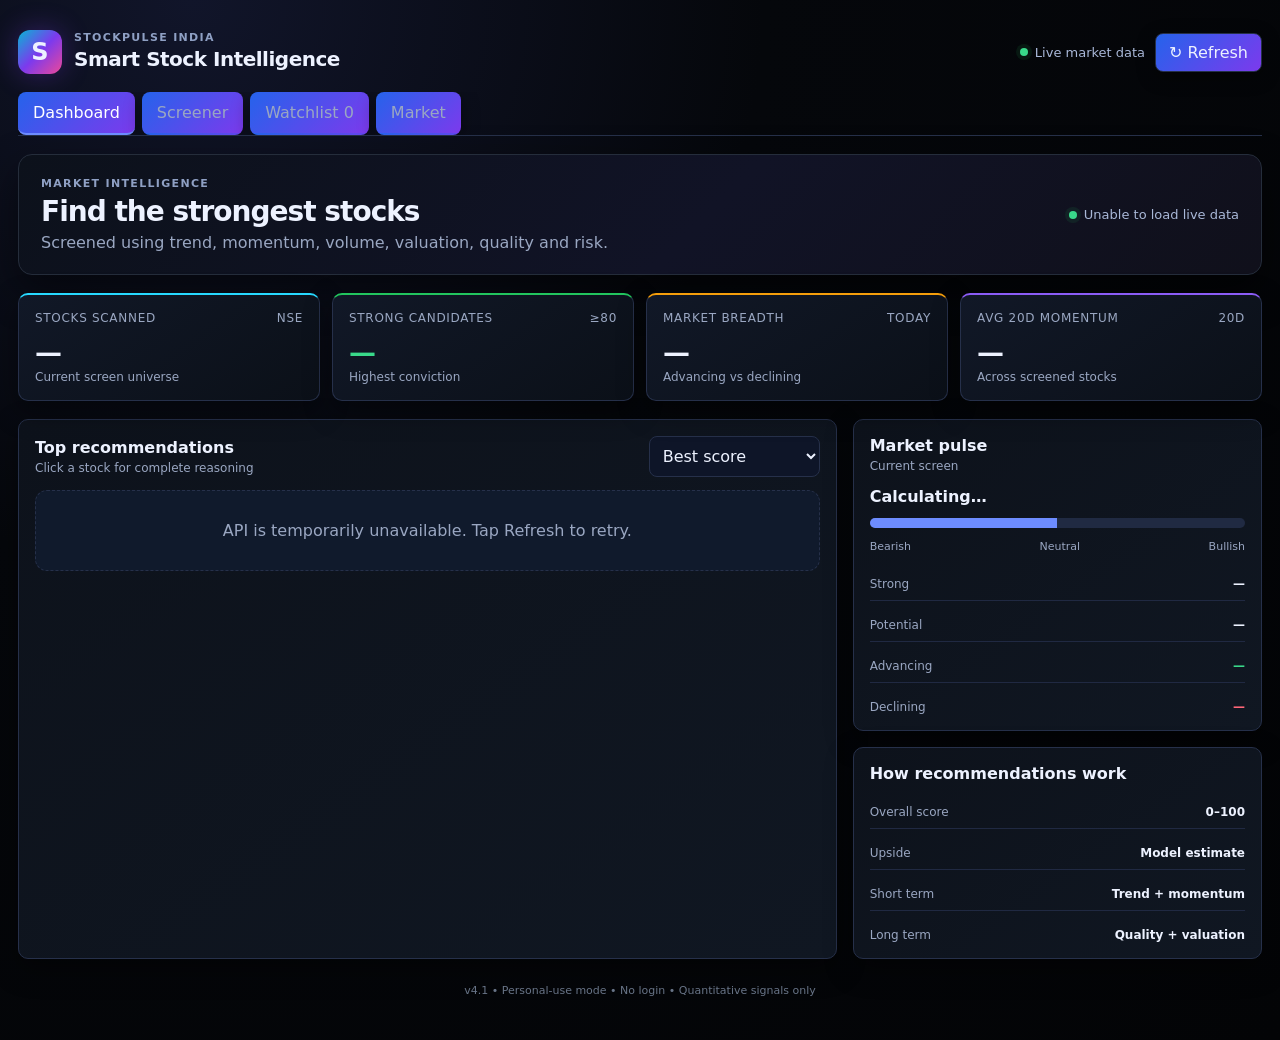
==== commit b212dc1e: "Fix StockPulse v4 UI and full stock analysis flow" ====
--- a/web/index.html
+++ b/web/index.html
@@ -1,27 +1,25 @@
 <!doctype html>
-<html><head><meta charset="utf-8"><meta name="viewport" content="width=device-width,initial-scale=1"><title>StockPulse India</title><link rel="stylesheet" href="style.css"><link rel="stylesheet" href="theme.css"></head>
-<body><main>
+<html lang="en"><head><meta charset="utf-8"><meta name="viewport" content="width=device-width,initial-scale=1"><meta name="theme-color" content="#0b1020"><title>StockPulse India</title><link rel="stylesheet" href="style.css"><link rel="stylesheet" href="theme.css"><style>
+:root{--bg:#0b1020;--panel:#121a2e;--line:#26304a;--text:#edf2ff;--muted:#9aa7c2;--good:#39d98a;--bad:#ff6678;--accent:#6d8cff}*{box-sizing:border-box}body{margin:0;background:var(--bg);color:var(--text);font-family:Inter,system-ui,-apple-system,Segoe UI,Arial,sans-serif}button,input,select{font:inherit}button{cursor:pointer}main{max-width:1400px;margin:auto;padding:18px}.appHeader{display:flex;justify-content:space-between;gap:20px;align-items:center;padding:12px 0 20px}.brand{display:flex;gap:12px;align-items:center}.brandMark{width:44px;height:44px;border-radius:12px;background:var(--accent);display:grid;place-items:center;font-size:24px;font-weight:800}.brand small,.eyebrow{color:#8fa0c4;letter-spacing:.12em;font-size:11px;font-weight:800}.brand h1{font-size:20px;margin:3px 0}.headerActions{display:flex;gap:10px;align-items:center}.headerActions button,.hero button,.actionBtn,.watchBtn{background:#1a2440;border:1px solid var(--line);color:var(--text);border-radius:9px;padding:9px 13px}.liveBadge{display:flex;align-items:center;gap:7px;color:#a9b8d8;font-size:13px}.liveDot{width:8px;height:8px;border-radius:50%;background:var(--good);display:inline-block}.tabs{display:flex;gap:7px;border-bottom:1px solid var(--line);margin-bottom:18px;overflow:auto}.tabs button{background:transparent;border:0;color:var(--muted);padding:11px 15px;border-bottom:2px solid transparent;white-space:nowrap}.tabs button.active{color:#fff;border-color:var(--accent)}.panel.hidden,.modal.hidden{display:none}.dashHero,.hero{display:flex;justify-content:space-between;gap:20px;align-items:center;margin-bottom:18px}.dashHero h2,.hero h2{font-size:28px;margin:5px 0}.dashHero p,.hero p{color:var(--muted);margin:0}.kpis{display:grid;grid-template-columns:repeat(4,1fr);gap:12px;margin-bottom:18px}.kpi,.surface,.stat,.card{background:var(--panel);border:1px solid var(--line);border-radius:14px}.kpi{padding:16px}.kpiTop{display:flex;justify-content:space-between;color:var(--muted);font-size:12px}.kpiValue{font-size:27px;font-weight:800;margin:12px 0 2px}.kpiSub{color:var(--muted);font-size:12px}.up{color:var(--good)!important}.down{color:var(--bad)!important}.dashboardGrid{display:grid;grid-template-columns:2fr 1fr;gap:16px}.surface{padding:16px}.surfaceHeader{display:flex;justify-content:space-between;align-items:center;gap:10px;margin-bottom:13px}.surfaceHeader h3{margin:0}.surfaceHeader span{color:var(--muted);font-size:12px}.surfaceHeader select,.filters select,.filters input{background:#0e1528;color:var(--text);border:1px solid var(--line);border-radius:8px;padding:9px}.sideStack{display:grid;gap:16px}.sentiment{height:10px;background:#202a42;border-radius:20px;overflow:hidden;margin:12px 0}.sentimentFill{height:100%;width:50%;background:var(--accent)}.sentimentLabels{display:flex;justify-content:space-between;color:var(--muted);font-size:11px}.miniList{display:grid;gap:8px}.miniItem{display:flex;justify-content:space-between;gap:10px;padding:9px 0;border-bottom:1px solid #202942}.miniItem:last-child{border-bottom:0}.miniItem span{color:var(--muted)}.recommendations{display:grid}.recRow{display:grid;grid-template-columns:1.5fr .9fr .7fr .7fr auto;gap:12px;align-items:center;padding:13px 4px;border-bottom:1px solid #202942;cursor:pointer}.recRow:last-child{border-bottom:0}.recName{display:grid;gap:3px}.recName span,.metric label{font-size:11px;color:var(--muted)}.metric{display:grid;gap:2px}.grid{display:grid;grid-template-columns:repeat(3,1fr);gap:14px}.filters{display:grid;grid-template-columns:repeat(7,1fr);gap:9px;margin-bottom:12px}.filters label{display:grid;gap:5px;color:var(--muted);font-size:11px}.card{padding:15px;transition:.15s}.card:hover{transform:translateY(-2px);border-color:#40527d}.card .top{display:flex;justify-content:space-between;gap:10px}.card .top div{display:grid;gap:3px}.card small{color:var(--muted);font-size:11px}.price{font-size:20px;font-weight:750;margin:13px 0}.band{display:inline-block;padding:5px 8px;border-radius:7px;background:#202b47;font-size:11px;font-weight:800}.band.Strong{background:#123a2a;color:var(--good)}.band.Potential{background:#30351a;color:#d5e75d}.band.Watch{background:#292d3c;color:#c0c8db}.band.Avoid{background:#3c1c27;color:var(--bad)}.meta{display:flex;flex-wrap:wrap;gap:8px;margin:11px 0;color:#c5cee2;font-size:11px}.card ul{margin:10px 0 13px;padding-left:18px;color:#c8d0e1;font-size:12px;min-height:42px}.watchBtn{width:100%;font-size:12px}.status{color:var(--muted);font-size:12px;margin-bottom:10px}.empty{padding:30px;color:var(--muted);text-align:center;border:1px dashed var(--line);border-radius:12px;grid-column:1/-1}.market-grid{display:grid;grid-template-columns:repeat(4,1fr);gap:12px}.stat{padding:17px}.stat b{display:block;font-size:22px}.stat span,.stat small{display:block;color:var(--muted);margin-top:5px}.info{margin-top:15px;padding:13px;background:#10182b;border:1px solid var(--line);border-radius:12px;color:var(--muted);font-size:12px}.modal{position:fixed;inset:0;background:#050914d9;z-index:50;padding:25px;overflow:auto}.modalBox{max-width:900px;margin:30px auto;background:#11192d;border:1px solid #34415f;border-radius:16px;padding:22px;position:relative}.close{position:absolute;right:12px;top:10px;border:0;background:transparent;color:#fff;font-size:28px}.detailPrice{font-size:30px;font-weight:800;margin:10px 0 15px}.detailPrice span{font-size:15px;color:var(--good)}.detailGrid{display:grid;grid-template-columns:repeat(4,1fr);gap:10px;margin:13px 0}.detailGrid>div{background:#0d1426;border:1px solid var(--line);border-radius:10px;padding:12px}.detailGrid b{display:block;font-size:18px}.detailGrid small{color:var(--muted);display:block;margin-top:4px}.modalBox h3{margin-top:20px}.reason{padding-left:20px;color:#d5dcef}.detailTable{width:100%;border-collapse:collapse}.detailTable td{padding:8px;border-bottom:1px solid #222c43}.detailTable td:first-child{color:var(--muted)}footer{text-align:center;color:#687591;padding:25px;font-size:11px}@media(max-width:950px){.kpis{grid-template-columns:repeat(2,1fr)}.dashboardGrid{grid-template-columns:1fr}.grid{grid-template-columns:repeat(2,1fr)}.filters{grid-template-columns:repeat(3,1fr)}.market-grid{grid-template-columns:repeat(2,1fr)}}@media(max-width:600px){main{padding:11px}.appHeader{align-items:flex-start}.headerActions .liveBadge{display:none}.dashHero,.hero{align-items:flex-start;flex-direction:column}.kpis,.grid,.market-grid{grid-template-columns:1fr}.filters{grid-template-columns:1fr 1fr}.recRow{grid-template-columns:1fr 1fr}.recRow .recScore{display:none}.detailGrid{grid-template-columns:1fr 1fr}.modal{padding:8px}.modalBox{margin:10px auto;padding:17px}}
+</style></head><body><main>
 <header class="appHeader"><div class="brand"><div class="brandMark">S</div><div><small>STOCKPULSE INDIA</small><h1>Smart Stock Intelligence</h1></div></div><div class="headerActions"><span class="liveBadge"><i class="liveDot"></i>Live market data</span><button id="refresh">↻ Refresh</button></div></header>
 <nav class="tabs"><button data-tab="home" class="active">Dashboard</button><button data-tab="screen">Screener</button><button data-tab="watch">Watchlist <span id="watchCount">0</span></button><button data-tab="market">Market</button></nav>
-<section id="home" class="panel"><div class="dashHero"><div><div class="eyebrow">Market intelligence</div><h2>Find the strongest stocks</h2><p>Ranked using momentum, trend, volume, valuation, quality and risk signals.</p></div><div class="liveBadge"><i class="liveDot"></i><span id="status">Scanning…</span></div></div>
-<div class="kpis"><div class="kpi"><div class="kpiTop"><span>Stocks scanned</span><span>Universe</span></div><div class="kpiValue" id="kpiScanned">—</div><div class="kpiSub">Current NSE screen</div></div><div class="kpi"><div class="kpiTop"><span>Strong candidates</span><span>Score ≥ 80</span></div><div class="kpiValue up" id="kpiStrong">—</div><div class="kpiSub">Highest conviction</div></div><div class="kpi"><div class="kpiTop"><span>Market breadth</span><span>Today</span></div><div class="kpiValue" id="kpiBreadth">—</div><div class="kpiSub" id="kpiBreadthSub">Advancing vs declining</div></div><div class="kpi"><div class="kpiTop"><span>Avg momentum</span><span>20D</span></div><div class="kpiValue" id="kpiMomentum">—</div><div class="kpiSub">Across screened stocks</div></div></div>
-<div class="dashboardGrid"><div class="surface"><div class="surfaceHeader"><div><h3>Top recommendations</h3><span>Open any stock for full reasoning</span></div><select id="homeSort"><option value="score">Best score</option><option value="20d">20D momentum</option><option value="60d">60D momentum</option><option value="upside">Upside potential</option></select></div><div id="recommendations" class="recommendations"></div></div>
-<div class="sideStack"><div class="surface"><div class="surfaceHeader"><div><h3>Market pulse</h3><span>Current screen</span></div></div><div id="sentimentTitle">Calculating…</div><div class="sentiment"><div id="sentimentFill" class="sentimentFill"></div></div><div class="sentimentLabels"><span>Bearish</span><span>Neutral</span><span>Bullish</span></div><div class="miniList" style="margin-top:18px"><div class="miniItem"><span>Strong</span><b id="pulseStrong">—</b></div><div class="miniItem"><span>Potential</span><b id="pulsePotential">—</b></div><div class="miniItem"><span>Advancing</span><b id="pulseUp" class="up">—</b></div><div class="miniItem"><span>Declining</span><b id="pulseDown" class="down">—</b></div></div></div><div class="surface"><div class="surfaceHeader"><div><h3>Recommendation logic</h3></div></div><div class="miniList"><div class="miniItem"><span>Overall</span><b>0–100 score</b></div><div class="miniItem"><span>Upside</span><b>Model estimate</b></div><div class="miniItem"><span>Short term</span><b>Trend + momentum</b></div><div class="miniItem"><span>Long term</span><b>Quality + valuation</b></div></div></div></div></div></section>
-<section id="screen" class="panel hidden"><div class="hero"><div><h2>Stock screener</h2><p>Filter the current market universe and open any stock for complete analysis.</p></div><button id="reset">Reset</button></div><div class="filters"><label>Search<input id="q" placeholder="RELIANCE, TCS…"></label><label>Minimum score<input id="minScore" type="number" value="0" min="0" step="1"></label><label>Band<select id="band"><option value="all">All</option><option>Strong</option><option>Potential</option><option>Watch</option><option>Avoid</option></select></label><label>Min 20D return %<input id="min20" type="number" value="-100"></label><label>Min 60D return %<input id="min60" type="number" value="-100"></label><label>Min 52W position %<input id="min52" type="number" value="0"></label><label>Sort<select id="sort"><option value="score">Score</option><option value="20d">20D</option><option value="60d">60D</option><option value="upside">Upside</option><option value="volume">Volume change</option><option value="change">Today</option></select></label></div><div id="screenStatus" class="status"></div><section id="screenGrid" class="grid"></section></section>
-<section id="watch" class="panel hidden"><div class="hero"><div><h2>Your watchlist</h2><p>Saved locally on this phone. No login required.</p></div></div><section id="watchGrid" class="grid"></section></section>
-<section id="market" class="panel hidden"><div class="hero"><div><h2>Live market overview</h2><p>Nifty and Bank Nifty plus the current StockPulse universe.</p></div></div><div id="marketCards" class="market-grid"></div><div class="info"><b>Data integrity</b><p>StockPulse uses available public market data. Signals are quantitative estimates, not guaranteed returns.</p></div></section>
-<div id="detail" class="modal hidden"><div class="modalBox"><button class="close" id="close">×</button><div id="detailBody"></div></div></div><footer>v4.0 • Personal-use mode • No login • Signals are informational</footer>
+<section id="home" class="panel"><div class="dashHero"><div><div class="eyebrow">MARKET INTELLIGENCE</div><h2>Find the strongest stocks</h2><p>Screened using trend, momentum, volume, valuation, quality and risk.</p></div><div class="liveBadge"><i class="liveDot"></i><span id="status">Loading…</span></div></div><div class="kpis"><div class="kpi"><div class="kpiTop"><span>Stocks scanned</span><span>NSE</span></div><div class="kpiValue" id="kpiScanned">—</div><div class="kpiSub">Current screen universe</div></div><div class="kpi"><div class="kpiTop"><span>Strong candidates</span><span>≥80</span></div><div class="kpiValue up" id="kpiStrong">—</div><div class="kpiSub">Highest conviction</div></div><div class="kpi"><div class="kpiTop"><span>Market breadth</span><span>Today</span></div><div class="kpiValue" id="kpiBreadth">—</div><div class="kpiSub" id="kpiBreadthSub">Advancing vs declining</div></div><div class="kpi"><div class="kpiTop"><span>Avg 20D momentum</span><span>20D</span></div><div class="kpiValue" id="kpiMomentum">—</div><div class="kpiSub">Across screened stocks</div></div></div><div class="dashboardGrid"><div class="surface"><div class="surfaceHeader"><div><h3>Top recommendations</h3><span>Click a stock for complete reasoning</span></div><select id="homeSort"><option value="score">Best score</option><option value="20d">20D momentum</option><option value="60d">60D momentum</option><option value="upside">Upside potential</option></select></div><div id="recommendations" class="recommendations"></div></div><div class="sideStack"><div class="surface"><div class="surfaceHeader"><div><h3>Market pulse</h3><span>Current screen</span></div></div><b id="sentimentTitle">Calculating…</b><div class="sentiment"><div id="sentimentFill" class="sentimentFill"></div></div><div class="sentimentLabels"><span>Bearish</span><span>Neutral</span><span>Bullish</span></div><div class="miniList" style="margin-top:15px"><div class="miniItem"><span>Strong</span><b id="pulseStrong">—</b></div><div class="miniItem"><span>Potential</span><b id="pulsePotential">—</b></div><div class="miniItem"><span>Advancing</span><b id="pulseUp" class="up">—</b></div><div class="miniItem"><span>Declining</span><b id="pulseDown" class="down">—</b></div></div></div><div class="surface"><div class="surfaceHeader"><h3>How recommendations work</h3></div><div class="miniList"><div class="miniItem"><span>Overall score</span><b>0–100</b></div><div class="miniItem"><span>Upside</span><b>Model estimate</b></div><div class="miniItem"><span>Short term</span><b>Trend + momentum</b></div><div class="miniItem"><span>Long term</span><b>Quality + valuation</b></div></div></div></div></div></section>
+<section id="screen" class="panel hidden"><div class="hero"><div><h2>Stock screener</h2><p>Filter the screened NSE universe with practical trading and investing signals.</p></div><button id="reset">Reset</button></div><div class="filters"><label>Search<input id="q" placeholder="RELIANCE, TCS…"></label><label>Minimum score<input id="minScore" type="number" value="0"></label><label>Band<select id="band"><option value="all">All</option><option>Strong</option><option>Potential</option><option>Watch</option><option>Avoid</option></select></label><label>Min 20D %<input id="min20" type="number" value="-100"></label><label>Min 60D %<input id="min60" type="number" value="-100"></label><label>Min 52W position %<input id="min52" type="number" value="0"></label><label>Sort<select id="sort"><option value="score">Score</option><option value="20d">20D</option><option value="60d">60D</option><option value="upside">Upside</option><option value="volume">Volume change</option><option value="change">Today</option></select></label></div><div id="screenStatus" class="status"></div><section id="screenGrid" class="grid"></section></section>
+<section id="watch" class="panel hidden"><div class="hero"><div><h2>Your watchlist</h2><p>Saved locally on this device. No login required.</p></div></div><section id="watchGrid" class="grid"></section></section>
+<section id="market" class="panel hidden"><div class="hero"><div><h2>Live market overview</h2><p>Nifty, Bank Nifty and the StockPulse universe.</p></div></div><div id="marketCards" class="market-grid"></div><div class="info"><b>Data integrity</b><p>Public market data is used where available. Scores and upside are model estimates, not guaranteed returns or investment advice.</p></div></section>
+<div id="detail" class="modal hidden"><div class="modalBox"><button class="close" id="close">×</button><div id="detailBody"></div></div></div><footer>v4.1 • Personal-use mode • No login • Quantitative signals only</footer>
 <script>
-const API='https://stockpulse-india-api-v3.onrender.com/api';let all=[];const $=id=>document.getElementById(id),num=v=>Number(v)||0;function watch(){return JSON.parse(localStorage.getItem('stockpulse_watch')||'[]')}function setWatch(a){localStorage.setItem('stockpulse_watch',JSON.stringify(a));updateWatchCount()}function updateWatchCount(){$('watchCount').textContent=watch().length}function toggleWatch(s){let a=watch();a=a.includes(s)?a.filter(x=>x!==s):[...a,s];setWatch(a);renderAll()}
-function val(x,k){return num(x[k])}function sortItems(a,key){return [...a].sort((x,y)=>{const f=v=>key==='score'?val(v,'final_rank_score'):key==='change'?val(v,'change_pct'):key==='20d'?val(v,'return_20d_pct'):key==='60d'?val(v,'return_60d_pct'):key==='upside'?val(v,'estimated_upside_pct'):key==='volume'?val(v,'volume_change_pct'):val(v,'52w_position');return f(y)-f(x)})}
-function card(x){const fav=watch().includes(x.symbol),up=val(x.estimated_upside_pct)>=0;return `<article class="card" onclick="openDetail('${x.symbol}')"><div class="top"><div><b>${x.symbol}</b><small>${x.company_name||'NSE'}</small></div><strong>${val(x.final_rank_score).toFixed(1)}</strong></div><div class="price">₹${val(x.price).toLocaleString('en-IN')} <span class="${val(x.change_pct)<0?'down':''}">${val(x.change_pct)>=0?'+':''}${val(x.change_pct).toFixed(2)}%</span></div><div class="band ${x.band}">${x.band} • ${x.recommendation||'WATCH'}</div><div class="meta"><span>20D ${val(x.return_20d_pct)>=0?'+':''}${val(x.return_20d_pct).toFixed(1)}%</span><span>60D ${val(x.return_60d_pct)>=0?'+':''}${val(x.return_60d_pct).toFixed(1)}%</span><span>Upside ${up?'+':''}${val(x.estimated_upside_pct).toFixed(1)}%</span></div><ul>${(x.why||[]).slice(0,3).map(w=>`<li>${w}</li>`).join('')}</ul><button class="watchBtn" onclick="event.stopPropagation();toggleWatch('${x.symbol}')">${fav?'★ Saved':'☆ Add to watchlist'}</button></article>`}
-function renderDashboard(){const n=all.length,up=all.filter(x=>val(x.change_pct)>0).length,strong=all.filter(x=>x.band==='Strong').length,potential=all.filter(x=>x.band==='Potential').length,avg=all.reduce((z,x)=>z+val(x.return_20d_pct),0)/(n||1),breadth=up/(n||1)*100;$('kpiScanned').textContent=n;$('kpiStrong').textContent=strong;$('kpiBreadth').textContent=up+'/'+(n-up);$('kpiMomentum').textContent=(avg>=0?'+':'')+avg.toFixed(1)+'%';$('kpiBreadthSub').textContent=`${breadth.toFixed(0)}% advancing`;$('sentimentTitle').textContent=breadth>=60?'Bullish':breadth>=40?'Neutral':'Bearish';$('sentimentFill').style.width=Math.max(8,Math.min(96,breadth))+'%';$('pulseStrong').textContent=strong;$('pulsePotential').textContent=potential;$('pulseUp').textContent=up;$('pulseDown').textContent=n-up;const top=sortItems(all,$('homeSort').value).slice(0,8);$('recommendations').innerHTML=top.map(x=>`<div class="recRow" onclick="openDetail('${x.symbol}')"><div class="recName"><b>${x.symbol}</b><span>${x.recommendation||x.band} • score ${val(x.final_rank_score).toFixed(1)}</span></div><div class="recScore">₹${val(x.price).toLocaleString('en-IN')}</div><div class="metric"><label>Upside</label><strong class="${val(x.estimated_upside_pct)>=0?'up':'down'}">${val(x.estimated_upside_pct)>=0?'+':''}${val(x.estimated_upside_pct).toFixed(1)}%</strong></div><div class="metric"><label>20D</label><strong>${val(x.return_20d_pct)>=0?'+':''}${val(x.return_20d_pct).toFixed(1)}%</strong></div><div><button class="actionBtn" onclick="event.stopPropagation();openDetail('${x.symbol}')">Details</button></div></div>`).join('')||'<div class="empty">No candidates returned.</div>')}
-function renderScreen(){let q=$('q').value.trim().toLowerCase(),ms=num($('minScore').value),b=$('band').value,m20=num($('min20').value),m60=num($('min60').value),m52=num($('min52').value);let a=all.filter(x=>(!q||x.symbol.toLowerCase().includes(q))&&val(x.final_rank_score)>=ms&&(b==='all'||x.band===b)&&val(x.return_20d_pct)>=m20&&val(x.return_60d_pct)>=m60&&val(x['52w_position'])>=m52);a=sortItems(a,$('sort').value);$('screenStatus').textContent=`${a.length} stocks match your screen`;$('screenGrid').innerHTML=a.map(card).join('')||'<div class="empty">No stocks match these rules.</div>'}
-function renderWatch(){let s=new Set(watch()),a=all.filter(x=>s.has(x.symbol));$('watchGrid').innerHTML=a.map(card).join('')||'<div class="empty">Your watchlist is empty. Open a stock and tap Add to watchlist.</div>'}
-async function renderMarket(){let n=all.length,g=all.filter(x=>val(x.change_pct)>0).length,s=all.filter(x=>x.band==='Strong').length,p=all.filter(x=>x.band==='Potential').length,avg=all.reduce((z,x)=>z+val(x.change_pct),0)/(n||1);let indices=[];try{const r=await fetch(API+'/market');if(r.ok)indices=(await r.json()).indices||[]}catch(e){};$('marketCards').innerHTML=indices.map(x=>`<div class="stat"><b>${val(x.price).toLocaleString('en-IN',{maximumFractionDigits:2})}</b><span>${x.symbol.replace('^NSE','NSE ')}</span><small class="${val(x.change_pct)>=0?'up':'down'}">${val(x.change_pct)>=0?'+':''}${val(x.change_pct).toFixed(2)}%</small></div>`).join('')+`<div class="stat"><b>${n}</b><span>Scanned</span></div><div class="stat"><b>${g}</b><span>Advancing</span></div><div class="stat"><b>${n-g}</b><span>Declining</span></div><div class="stat"><b>${avg.toFixed(2)}%</b><span>Avg today</span></div><div class="stat"><b>${s}</b><span>Strong</span></div><div class="stat"><b>${p}</b><span>Potential</span></div>`}
+const API='https://stockpulse-india-api-v3.onrender.com/api';let all=[];const $=id=>document.getElementById(id);const n=v=>Number.isFinite(Number(v))?Number(v):0;const watch=()=>JSON.parse(localStorage.getItem('stockpulse_watch')||'[]');function setWatch(a){localStorage.setItem('stockpulse_watch',JSON.stringify(a));updateWatchCount()}function updateWatchCount(){$('watchCount').textContent=watch().length}function toggleWatch(s){const a=watch();setWatch(a.includes(s)?a.filter(x=>x!==s):[...a,s]);renderAll()}function v(x,k){return n(x?.[k])}function sortItems(a,key){return [...a].sort((x,y)=>{const f=z=>key==='score'?v(z,'final_rank_score'):key==='20d'?v(z,'return_20d_pct'):key==='60d'?v(z,'return_60d_pct'):key==='upside'?v(z,'estimated_upside_pct'):key==='volume'?v(z,'volume_change_pct'):key==='change'?v(z,'change_pct'):v(z,'52w_position');return f(y)-f(x)})}
+function card(x){const fav=watch().includes(x.symbol);return `<article class="card" onclick="openDetail('${x.symbol}')"><div class="top"><div><b>${x.symbol}</b><small>${x.company_name||'NSE listed stock'}</small></div><strong>${v(x,'final_rank_score').toFixed(1)}</strong></div><div class="price">₹${v(x,'price').toLocaleString('en-IN')} <span class="${v(x,'change_pct')<0?'down':'up'}">${v(x,'change_pct')>=0?'+':''}${v(x,'change_pct').toFixed(2)}%</span></div><span class="band ${x.band}">${x.band} • ${x.recommendation||'WATCH'}</span><div class="meta"><span>20D ${v(x,'return_20d_pct')>=0?'+':''}${v(x,'return_20d_pct').toFixed(1)}%</span><span>60D ${v(x,'return_60d_pct')>=0?'+':''}${v(x,'return_60d_pct').toFixed(1)}%</span><span>Upside ${v(x,'estimated_upside_pct')>=0?'+':''}${v(x,'estimated_upside_pct').toFixed(1)}%</span></div><ul>${(x.why||[]).slice(0,3).map(w=>`<li>${w}</li>`).join('')}</ul><button class="watchBtn" onclick="event.stopPropagation();toggleWatch('${x.symbol}')">${fav?'★ Saved to watchlist':'☆ Add to watchlist'}</button></article>`}
+function renderDashboard(){const total=all.length,adv=all.filter(x=>v(x,'change_pct')>0).length,strong=all.filter(x=>x.band==='Strong').length,potential=all.filter(x=>x.band==='Potential').length,avg=all.reduce((s,x)=>s+v(x,'return_20d_pct'),0)/(total||1),breadth=adv/(total||1)*100;$('kpiScanned').textContent=total;$('kpiStrong').textContent=strong;$('kpiBreadth').textContent=`${adv}/${Math.max(0,total-adv)}`;$('kpiBreadthSub').textContent=`${breadth.toFixed(0)}% advancing`;$('kpiMomentum').textContent=`${avg>=0?'+':''}${avg.toFixed(1)}%`;$('sentimentTitle').textContent=breadth>=60?'Bullish':breadth>=40?'Neutral':'Bearish';$('sentimentFill').style.width=Math.max(8,Math.min(96,breadth))+'%';$('pulseStrong').textContent=strong;$('pulsePotential').textContent=potential;$('pulseUp').textContent=adv;$('pulseDown').textContent=total-adv;const top=sortItems(all,$('homeSort').value).slice(0,8);$('recommendations').innerHTML=top.length?top.map(x=>`<div class="recRow" onclick="openDetail('${x.symbol}')"><div class="recName"><b>${x.symbol}</b><span>${x.recommendation||x.band} • score ${v(x,'final_rank_score').toFixed(1)}</span></div><div class="recScore">₹${v(x,'price').toLocaleString('en-IN')}</div><div class="metric"><label>Upside</label><strong class="${v(x,'estimated_upside_pct')>=0?'up':'down'}">${v(x,'estimated_upside_pct')>=0?'+':''}${v(x,'estimated_upside_pct').toFixed(1)}%</strong></div><div class="metric"><label>20D</label><strong>${v(x,'return_20d_pct')>=0?'+':''}${v(x,'return_20d_pct').toFixed(1)}%</strong></div><button class="actionBtn" onclick="event.stopPropagation();openDetail('${x.symbol}')">Details</button></div>`).join(''):'<div class="empty">No candidates returned.</div>'}
+function renderScreen(){const q=$('q').value.trim().toLowerCase(),ms=n($('minScore').value),b=$('band').value,m20=n($('min20').value),m60=n($('min60').value),m52=n($('min52').value);let a=all.filter(x=>(!q||x.symbol.toLowerCase().includes(q)||(x.company_name||'').toLowerCase().includes(q))&&v(x,'final_rank_score')>=ms&&(b==='all'||x.band===b)&&v(x,'return_20d_pct')>=m20&&v(x,'return_60d_pct')>=m60&&v(x,'52w_position')>=m52);a=sortItems(a,$('sort').value);$('screenStatus').textContent=`${a.length} stocks match your screen`;$('screenGrid').innerHTML=a.length?a.map(card).join(''):'<div class="empty">No stocks match these rules.</div>'}
+function renderWatch(){const s=new Set(watch()),a=all.filter(x=>s.has(x.symbol));$('watchGrid').innerHTML=a.length?a.map(card).join(''):'<div class="empty">Your watchlist is empty. Open a stock and tap Add to watchlist.</div>'}
+async function renderMarket(){const total=all.length,adv=all.filter(x=>v(x,'change_pct')>0).length,strong=all.filter(x=>x.band==='Strong').length,potential=all.filter(x=>x.band==='Potential').length,avg=all.reduce((s,x)=>s+v(x,'change_pct'),0)/(total||1);let indices=[];try{const r=await fetch(API+'/market');if(r.ok)indices=(await r.json()).indices||[]}catch(e){}$('marketCards').innerHTML=indices.map(x=>`<div class="stat"><b>${v(x,'price').toLocaleString('en-IN',{maximumFractionDigits:2})}</b><span>${x.symbol==='^NSEI'?'NIFTY 50':'BANK NIFTY'}</span><small class="${v(x,'change_pct')>=0?'up':'down'}">${v(x,'change_pct')>=0?'+':''}${v(x,'change_pct').toFixed(2)}%</small></div>`).join('')+`<div class="stat"><b>${total}</b><span>Scanned</span></div><div class="stat"><b>${adv}</b><span>Advancing</span></div><div class="stat"><b>${total-adv}</b><span>Declining</span></div><div class="stat"><b>${avg>=0?'+':''}${avg.toFixed(2)}%</b><span>Avg today</span></div><div class="stat"><b>${strong}</b><span>Strong</span></div><div class="stat"><b>${potential}</b><span>Potential</span></div>`}
 function renderAll(){updateWatchCount();renderDashboard();renderScreen();renderWatch();renderMarket()}
-async function openDetail(symbol){let x=all.find(v=>v.symbol===symbol);if(!x)return;try{const r=await fetch(API+'/stock/'+symbol);if(r.ok)x=await r.json()}catch(e){}const fav=watch().includes(symbol),p=x.period_returns||{},shortScore=val(x.short_term_score),midScore=val(x.medium_term_score),longScore=val(x.long_term_score);$('detailBody').innerHTML=`<small>${x.sector||'NSE'} • ${x.industry||'Stock analysis'}</small><h2>${x.company_name||x.symbol} <span style="font-size:.55em">(${x.symbol})</span></h2><div class="detailPrice">₹${val(x.price).toLocaleString('en-IN')} <span>${val(x.change_pct)>=0?'+':''}${val(x.change_pct).toFixed(2)}%</span></div><div class="detailGrid"><div><b>${val(x.final_rank_score).toFixed(1)}</b><small>Overall score</small></div><div><b>${x.recommendation||'WATCH'}</b><small>Recommendation</small></div><div><b>${val(x.estimated_upside_pct)>=0?'+':''}${val(x.estimated_upside_pct).toFixed(1)}%</b><small>Estimated upside</small></div><div><b>${x.risk||'—'}</b><small>Risk</small></div></div><div class="band ${x.band}">${x.band} • ${x.recommendation||'WATCH'}</div><h3>Why this stock is recommended</h3><ul>${(x.why||[]).map(w=>`<li>${w}</li>`).join('')}</ul><h3>Time-horizon scores</h3><div class="detailGrid"><div><b>${shortScore.toFixed(1)}</b><small>Short term</small></div><div><b>${midScore.toFixed(1)}</b><small>Medium term</small></div><div><b>${longScore.toFixed(1)}</b><small>Long term</small></div><div><b>${val(x.volume_change_pct)>=0?'+':''}${val(x.volume_change_pct).toFixed(0)}%</b><small>Volume vs 20D avg</small></div></div><h3>Technical snapshot</h3><div class="miniList"><div class="miniItem"><span>RSI 14</span><b>${val(x.rsi14).toFixed(1)}</b></div><div class="miniItem"><span>20 DMA</span><b>₹${val(x.dma20).toFixed(2)}</b></div><div class="miniItem"><span>50 DMA</span><b>₹${val(x.dma50).toFixed(2)}</b></div><div class="miniItem"><span>200 DMA</span><b>₹${val(x.dma200).toFixed(2)}</b></div></div><h3>Fundamental & valuation</h3><div class="miniList"><div class="miniItem"><span>PE</span><b>${x.pe==null?'—':val(x.pe).toFixed(1)}</b></div><div class="miniItem"><span>Price/Book</span><b>${x.pb==null?'—':val(x.pb).toFixed(2)}</b></div><div class="miniItem"><span>ROE</span><b>${x.roe==null?'—':(val(x.roe)*100).toFixed(1)+'%'}</b></div><div class="miniItem"><span>Debt/Equity</span><b>${x.debt_to_equity==null?'—':val(x.debt_to_equity).toFixed(0)+'%'}</b></div></div><h3>Performance</h3><div class="miniList"><div class="miniItem"><span>20D</span><b>${val(x.return_20d_pct).toFixed(2)}%</b></div><div class="miniItem"><span>60D</span><b>${val(x.return_60d_pct).toFixed(2)}%</b></div><div class="miniItem"><span>1Y</span><b>${val(x.return_1y_pct).toFixed(2)}%</b></div><div class="miniItem"><span>52W position</span><b>${val(x['52w_position']).toFixed(1)}%</b></div></div><h3>Pros</h3><ul>${(x.pros||[]).map(w=>`<li>${w}</li>`).join('')||'<li>No major positive flag available</li>'}</ul><h3>Risks / cons</h3><ul>${(x.cons||[]).map(w=>`<li>${w}</li>`).join('')}</ul><button onclick="toggleWatch('${x.symbol}');openDetail('${x.symbol}')">${fav?'★ Remove from watchlist':'☆ Add to watchlist'}</button><p style="opacity:.7;margin-top:14px">Upside and scores are model estimates based on available market data; they are not guaranteed targets or investment advice.</p>`;$('detail').classList.remove('hidden')}
-function setTab(t){document.querySelectorAll('.tabs button').forEach(b=>b.classList.toggle('active',b.dataset.tab===t));document.querySelectorAll('.panel').forEach(p=>p.classList.add('hidden'));$(t).classList.remove('hidden');renderAll()}
-async function load(){$('status').textContent='Scanning Indian stocks…';try{const r=await fetch(API+'/screener/top?limit=50&min_quality=0');if(!r.ok)throw Error('API '+r.status);const d=await r.json();all=d.items||[];$('status').textContent=all.length?`${all.length} stocks • ${new Date(d.generated_at||Date.now()).toLocaleString('en-IN')}`:'No market data';renderAll()}catch(e){$('status').textContent='Backend unavailable. Tap Refresh.'}}
-['q','minScore','band','min20','min60','min52','sort','homeSort'].forEach(id=>$(id).addEventListener('input',renderAll));document.querySelectorAll('.tabs button').forEach(b=>b.onclick=()=>setTab(b.dataset.tab));$('refresh').onclick=load;$('reset').onclick=()=>{['q'].forEach(id=>$(id).value='');$('minScore').value=0;$('band').value='all';$('min20').value=-100;$('min60').value=-100;$('min52').value=0;$('sort').value='score';renderScreen()};$('close').onclick=()=>$('detail').classList.add('hidden');$('detail').onclick=e=>{if(e.target.id==='detail')$('detail').classList.add('hidden')};updateWatchCount();load();
+function row(label,value){return `<div class="miniItem"><span>${label}</span><b>${value}</b></div>`}function pctText(z){return `${n(z)>=0?'+':''}${n(z).toFixed(2)}%`}
+async function openDetail(symbol){let x=all.find(z=>z.symbol===symbol);if(!x)return;$('detail').classList.remove('hidden');$('detailBody').innerHTML='<p>Loading full analysis…</p>';try{const r=await fetch(API+'/stock/'+encodeURIComponent(symbol));if(r.ok)x=await r.json()}catch(e){}const fav=watch().includes(symbol),p=x.period_returns||{},days=p.days||{},months=p.months||{};$('detailBody').innerHTML=`<small>${x.sector||'NSE'} • ${x.industry||'Stock analysis'}</small><h2>${x.company_name||x.symbol} <span style="font-size:.55em">(${x.symbol})</span></h2><div class="detailPrice">₹${v(x,'price').toLocaleString('en-IN')} <span class="${v(x,'change_pct')>=0?'up':'down'}">${pctText(x.change_pct)}</span></div><div class="detailGrid"><div><b>${v(x,'final_rank_score').toFixed(1)}</b><small>Overall score</small></div><div><b>${x.recommendation||'WATCH'}</b><small>Recommendation</small></div><div><b>${v(x,'estimated_upside_pct')>=0?'+':''}${v(x,'estimated_upside_pct').toFixed(1)}%</b><small>Estimated upside</small></div><div><b>${x.risk||'—'}</b><small>Risk</small></div></div><span class="band ${x.band}">${x.band} • ${x.recommendation||'WATCH'}</span><h3>Why this stock is recommended</h3><ul class="reason">${(x.why||[]).map(w=>`<li>${w}</li>`).join('')||'<li>No explanation available.</li>'}</ul><h3>Time-horizon analysis</h3><div class="detailGrid"><div><b>${v(x,'short_term_score').toFixed(1)}</b><small>Short term</small></div><div><b>${v(x,'medium_term_score').toFixed(1)}</b><small>Medium term</small></div><div><b>${v(x,'long_term_score').toFixed(1)}</b><small>Long term</small></div><div><b>${pctText(x.volume_change_pct)}</b><small>Volume vs 20D avg</small></div></div><h3>Technical snapshot</h3><div class="miniList">${row('RSI 14',v(x,'rsi14').toFixed(1))}${row('20 DMA','₹'+v(x,'dma20').toFixed(2))}${row('50 DMA','₹'+v(x,'dma50').toFixed(2))}${row('200 DMA','₹'+v(x,'dma200').toFixed(2))}${row('52W position',v(x,'52w_position').toFixed(1)+'%')}</div><h3>Fundamental & valuation</h3><div class="miniList">${row('PE',x.pe==null?'—':v(x,'pe').toFixed(1))}${row('Price/Book',x.pb==null?'—':v(x,'pb').toFixed(1))}${row('ROE',x.roe==null?'—':(v(x,'roe')*100).toFixed(1)+'%')}${row('Debt/Equity',x.debt_to_equity==null?'—':v(x,'debt_to_equity').toFixed(1)+'%')}${row('Profit margin',x.profit_margin==null?'—':(v(x,'profit_margin')*100).toFixed(1)+'%')}</div><h3>Returns & volume</h3><table class="detailTable"><tr><td>1D</td><td>${pctText(x.change_pct)}</td><td>Volume change</td><td>${pctText(x.volume_change_pct)}</td></tr><tr><td>20D</td><td>${pctText(x.return_20d_pct)}</td><td>60D</td><td>${pctText(x.return_60d_pct)}</td></tr><tr><td>1Y</td><td>${pctText(x.return_1y_pct)}</td><td>52W range</td><td>₹${v(x,'52w_low').toFixed(2)} – ₹${v(x,'52w_high').toFixed(2)}</td></tr><tr><td>1M</td><td>${pctText(months['1'])}</td><td>3M</td><td>${pctText(months['3'])}</td></tr></table><h3>Pros</h3><ul class="reason">${(x.pros||[]).map(z=>`<li>${z}</li>`).join('')}</ul><h3>Risks / cons</h3><ul class="reason">${(x.cons||[]).map(z=>`<li>${z}</li>`).join('')}</ul><button class="watchBtn" onclick="toggleWatch('${symbol}')">${fav?'★ Remove from watchlist':'☆ Add to watchlist'}</button><div class="info">Estimated upside, scores and recommendations are generated by the current quantitative model. They are not guaranteed targets or personalized investment advice.</div>`}
+function closeDetail(){$('detail').classList.add('hidden')}
+function setup(){document.querySelectorAll('.tabs button').forEach(b=>b.onclick=()=>{document.querySelectorAll('.tabs button').forEach(x=>x.classList.remove('active'));document.querySelectorAll('.panel').forEach(x=>x.classList.add('hidden'));b.classList.add('active');$(b.dataset.tab).classList.remove('hidden');if(b.dataset.tab==='market')renderMarket()});['q','minScore','band','min20','min60','min52','sort','homeSort'].forEach(id=>$(id).addEventListener('input',renderAll));$('reset').onclick=()=>{['q','minScore','min20','min60','min52'].forEach((id,i)=>$(id).value=i===0?'':i===1?'0':'-100');$('band').value='all';$('sort').value='score';renderAll()};$('refresh').onclick=load;$('close').onclick=closeDetail;$('detail').onclick=e=>{if(e.target.id==='detail')closeDetail()};document.addEventListener('keydown',e=>{if(e.key==='Escape')closeDetail()})}
+async function load(){setupStatus('Scanning NSE universe…');try{const r=await fetch(API+'/screener/top?limit=50&min_quality=0',{cache:'no-store'});if(!r.ok)throw Error('API '+r.status);const data=await r.json();all=data.items||[];setupStatus(`Updated ${new Date(data.generated_at||Date.now()).toLocaleTimeString()}`);renderAll()}catch(e){setupStatus('Unable to load live data');$('recommendations').innerHTML='<div class="empty">API is temporarily unavailable. Tap Refresh to retry.</div>';console.error(e)}}function setupStatus(t){$('status').textContent=t}setup();load();
 </script></main></body></html>
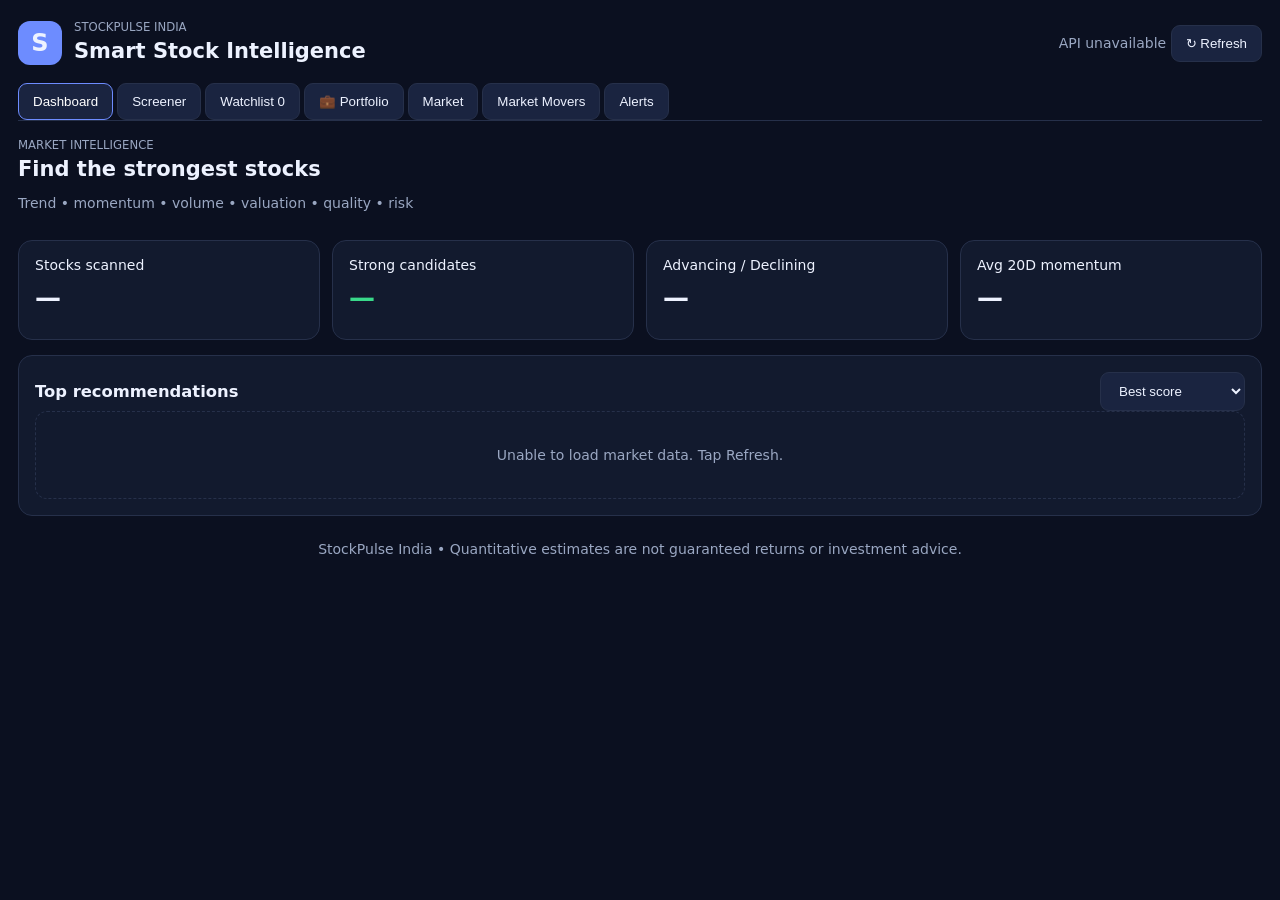
==== commit 3a27cc05: "Add Portfolio and advanced StockPulse modules" ====
--- a/web/index.html
+++ b/web/index.html
@@ -1,25 +1 @@
-<!doctype html>
-<html lang="en"><head><meta charset="utf-8"><meta name="viewport" content="width=device-width,initial-scale=1"><meta name="theme-color" content="#0b1020"><title>StockPulse India</title><link rel="stylesheet" href="style.css"><link rel="stylesheet" href="theme.css"><style>
-:root{--bg:#0b1020;--panel:#121a2e;--line:#26304a;--text:#edf2ff;--muted:#9aa7c2;--good:#39d98a;--bad:#ff6678;--accent:#6d8cff}*{box-sizing:border-box}body{margin:0;background:var(--bg);color:var(--text);font-family:Inter,system-ui,-apple-system,Segoe UI,Arial,sans-serif}button,input,select{font:inherit}button{cursor:pointer}main{max-width:1400px;margin:auto;padding:18px}.appHeader{display:flex;justify-content:space-between;gap:20px;align-items:center;padding:12px 0 20px}.brand{display:flex;gap:12px;align-items:center}.brandMark{width:44px;height:44px;border-radius:12px;background:var(--accent);display:grid;place-items:center;font-size:24px;font-weight:800}.brand small,.eyebrow{color:#8fa0c4;letter-spacing:.12em;font-size:11px;font-weight:800}.brand h1{font-size:20px;margin:3px 0}.headerActions{display:flex;gap:10px;align-items:center}.headerActions button,.hero button,.actionBtn,.watchBtn{background:#1a2440;border:1px solid var(--line);color:var(--text);border-radius:9px;padding:9px 13px}.liveBadge{display:flex;align-items:center;gap:7px;color:#a9b8d8;font-size:13px}.liveDot{width:8px;height:8px;border-radius:50%;background:var(--good);display:inline-block}.tabs{display:flex;gap:7px;border-bottom:1px solid var(--line);margin-bottom:18px;overflow:auto}.tabs button{background:transparent;border:0;color:var(--muted);padding:11px 15px;border-bottom:2px solid transparent;white-space:nowrap}.tabs button.active{color:#fff;border-color:var(--accent)}.panel.hidden,.modal.hidden{display:none}.dashHero,.hero{display:flex;justify-content:space-between;gap:20px;align-items:center;margin-bottom:18px}.dashHero h2,.hero h2{font-size:28px;margin:5px 0}.dashHero p,.hero p{color:var(--muted);margin:0}.kpis{display:grid;grid-template-columns:repeat(4,1fr);gap:12px;margin-bottom:18px}.kpi,.surface,.stat,.card{background:var(--panel);border:1px solid var(--line);border-radius:14px}.kpi{padding:16px}.kpiTop{display:flex;justify-content:space-between;color:var(--muted);font-size:12px}.kpiValue{font-size:27px;font-weight:800;margin:12px 0 2px}.kpiSub{color:var(--muted);font-size:12px}.up{color:var(--good)!important}.down{color:var(--bad)!important}.dashboardGrid{display:grid;grid-template-columns:2fr 1fr;gap:16px}.surface{padding:16px}.surfaceHeader{display:flex;justify-content:space-between;align-items:center;gap:10px;margin-bottom:13px}.surfaceHeader h3{margin:0}.surfaceHeader span{color:var(--muted);font-size:12px}.surfaceHeader select,.filters select,.filters input{background:#0e1528;color:var(--text);border:1px solid var(--line);border-radius:8px;padding:9px}.sideStack{display:grid;gap:16px}.sentiment{height:10px;background:#202a42;border-radius:20px;overflow:hidden;margin:12px 0}.sentimentFill{height:100%;width:50%;background:var(--accent)}.sentimentLabels{display:flex;justify-content:space-between;color:var(--muted);font-size:11px}.miniList{display:grid;gap:8px}.miniItem{display:flex;justify-content:space-between;gap:10px;padding:9px 0;border-bottom:1px solid #202942}.miniItem:last-child{border-bottom:0}.miniItem span{color:var(--muted)}.recommendations{display:grid}.recRow{display:grid;grid-template-columns:1.5fr .9fr .7fr .7fr auto;gap:12px;align-items:center;padding:13px 4px;border-bottom:1px solid #202942;cursor:pointer}.recRow:last-child{border-bottom:0}.recName{display:grid;gap:3px}.recName span,.metric label{font-size:11px;color:var(--muted)}.metric{display:grid;gap:2px}.grid{display:grid;grid-template-columns:repeat(3,1fr);gap:14px}.filters{display:grid;grid-template-columns:repeat(7,1fr);gap:9px;margin-bottom:12px}.filters label{display:grid;gap:5px;color:var(--muted);font-size:11px}.card{padding:15px;transition:.15s}.card:hover{transform:translateY(-2px);border-color:#40527d}.card .top{display:flex;justify-content:space-between;gap:10px}.card .top div{display:grid;gap:3px}.card small{color:var(--muted);font-size:11px}.price{font-size:20px;font-weight:750;margin:13px 0}.band{display:inline-block;padding:5px 8px;border-radius:7px;background:#202b47;font-size:11px;font-weight:800}.band.Strong{background:#123a2a;color:var(--good)}.band.Potential{background:#30351a;color:#d5e75d}.band.Watch{background:#292d3c;color:#c0c8db}.band.Avoid{background:#3c1c27;color:var(--bad)}.meta{display:flex;flex-wrap:wrap;gap:8px;margin:11px 0;color:#c5cee2;font-size:11px}.card ul{margin:10px 0 13px;padding-left:18px;color:#c8d0e1;font-size:12px;min-height:42px}.watchBtn{width:100%;font-size:12px}.status{color:var(--muted);font-size:12px;margin-bottom:10px}.empty{padding:30px;color:var(--muted);text-align:center;border:1px dashed var(--line);border-radius:12px;grid-column:1/-1}.market-grid{display:grid;grid-template-columns:repeat(4,1fr);gap:12px}.stat{padding:17px}.stat b{display:block;font-size:22px}.stat span,.stat small{display:block;color:var(--muted);margin-top:5px}.info{margin-top:15px;padding:13px;background:#10182b;border:1px solid var(--line);border-radius:12px;color:var(--muted);font-size:12px}.modal{position:fixed;inset:0;background:#050914d9;z-index:50;padding:25px;overflow:auto}.modalBox{max-width:900px;margin:30px auto;background:#11192d;border:1px solid #34415f;border-radius:16px;padding:22px;position:relative}.close{position:absolute;right:12px;top:10px;border:0;background:transparent;color:#fff;font-size:28px}.detailPrice{font-size:30px;font-weight:800;margin:10px 0 15px}.detailPrice span{font-size:15px;color:var(--good)}.detailGrid{display:grid;grid-template-columns:repeat(4,1fr);gap:10px;margin:13px 0}.detailGrid>div{background:#0d1426;border:1px solid var(--line);border-radius:10px;padding:12px}.detailGrid b{display:block;font-size:18px}.detailGrid small{color:var(--muted);display:block;margin-top:4px}.modalBox h3{margin-top:20px}.reason{padding-left:20px;color:#d5dcef}.detailTable{width:100%;border-collapse:collapse}.detailTable td{padding:8px;border-bottom:1px solid #222c43}.detailTable td:first-child{color:var(--muted)}footer{text-align:center;color:#687591;padding:25px;font-size:11px}@media(max-width:950px){.kpis{grid-template-columns:repeat(2,1fr)}.dashboardGrid{grid-template-columns:1fr}.grid{grid-template-columns:repeat(2,1fr)}.filters{grid-template-columns:repeat(3,1fr)}.market-grid{grid-template-columns:repeat(2,1fr)}}@media(max-width:600px){main{padding:11px}.appHeader{align-items:flex-start}.headerActions .liveBadge{display:none}.dashHero,.hero{align-items:flex-start;flex-direction:column}.kpis,.grid,.market-grid{grid-template-columns:1fr}.filters{grid-template-columns:1fr 1fr}.recRow{grid-template-columns:1fr 1fr}.recRow .recScore{display:none}.detailGrid{grid-template-columns:1fr 1fr}.modal{padding:8px}.modalBox{margin:10px auto;padding:17px}}
-</style></head><body><main>
-<header class="appHeader"><div class="brand"><div class="brandMark">S</div><div><small>STOCKPULSE INDIA</small><h1>Smart Stock Intelligence</h1></div></div><div class="headerActions"><span class="liveBadge"><i class="liveDot"></i>Live market data</span><button id="refresh">↻ Refresh</button></div></header>
-<nav class="tabs"><button data-tab="home" class="active">Dashboard</button><button data-tab="screen">Screener</button><button data-tab="watch">Watchlist <span id="watchCount">0</span></button><button data-tab="market">Market</button></nav>
-<section id="home" class="panel"><div class="dashHero"><div><div class="eyebrow">MARKET INTELLIGENCE</div><h2>Find the strongest stocks</h2><p>Screened using trend, momentum, volume, valuation, quality and risk.</p></div><div class="liveBadge"><i class="liveDot"></i><span id="status">Loading…</span></div></div><div class="kpis"><div class="kpi"><div class="kpiTop"><span>Stocks scanned</span><span>NSE</span></div><div class="kpiValue" id="kpiScanned">—</div><div class="kpiSub">Current screen universe</div></div><div class="kpi"><div class="kpiTop"><span>Strong candidates</span><span>≥80</span></div><div class="kpiValue up" id="kpiStrong">—</div><div class="kpiSub">Highest conviction</div></div><div class="kpi"><div class="kpiTop"><span>Market breadth</span><span>Today</span></div><div class="kpiValue" id="kpiBreadth">—</div><div class="kpiSub" id="kpiBreadthSub">Advancing vs declining</div></div><div class="kpi"><div class="kpiTop"><span>Avg 20D momentum</span><span>20D</span></div><div class="kpiValue" id="kpiMomentum">—</div><div class="kpiSub">Across screened stocks</div></div></div><div class="dashboardGrid"><div class="surface"><div class="surfaceHeader"><div><h3>Top recommendations</h3><span>Click a stock for complete reasoning</span></div><select id="homeSort"><option value="score">Best score</option><option value="20d">20D momentum</option><option value="60d">60D momentum</option><option value="upside">Upside potential</option></select></div><div id="recommendations" class="recommendations"></div></div><div class="sideStack"><div class="surface"><div class="surfaceHeader"><div><h3>Market pulse</h3><span>Current screen</span></div></div><b id="sentimentTitle">Calculating…</b><div class="sentiment"><div id="sentimentFill" class="sentimentFill"></div></div><div class="sentimentLabels"><span>Bearish</span><span>Neutral</span><span>Bullish</span></div><div class="miniList" style="margin-top:15px"><div class="miniItem"><span>Strong</span><b id="pulseStrong">—</b></div><div class="miniItem"><span>Potential</span><b id="pulsePotential">—</b></div><div class="miniItem"><span>Advancing</span><b id="pulseUp" class="up">—</b></div><div class="miniItem"><span>Declining</span><b id="pulseDown" class="down">—</b></div></div></div><div class="surface"><div class="surfaceHeader"><h3>How recommendations work</h3></div><div class="miniList"><div class="miniItem"><span>Overall score</span><b>0–100</b></div><div class="miniItem"><span>Upside</span><b>Model estimate</b></div><div class="miniItem"><span>Short term</span><b>Trend + momentum</b></div><div class="miniItem"><span>Long term</span><b>Quality + valuation</b></div></div></div></div></div></section>
-<section id="screen" class="panel hidden"><div class="hero"><div><h2>Stock screener</h2><p>Filter the screened NSE universe with practical trading and investing signals.</p></div><button id="reset">Reset</button></div><div class="filters"><label>Search<input id="q" placeholder="RELIANCE, TCS…"></label><label>Minimum score<input id="minScore" type="number" value="0"></label><label>Band<select id="band"><option value="all">All</option><option>Strong</option><option>Potential</option><option>Watch</option><option>Avoid</option></select></label><label>Min 20D %<input id="min20" type="number" value="-100"></label><label>Min 60D %<input id="min60" type="number" value="-100"></label><label>Min 52W position %<input id="min52" type="number" value="0"></label><label>Sort<select id="sort"><option value="score">Score</option><option value="20d">20D</option><option value="60d">60D</option><option value="upside">Upside</option><option value="volume">Volume change</option><option value="change">Today</option></select></label></div><div id="screenStatus" class="status"></div><section id="screenGrid" class="grid"></section></section>
-<section id="watch" class="panel hidden"><div class="hero"><div><h2>Your watchlist</h2><p>Saved locally on this device. No login required.</p></div></div><section id="watchGrid" class="grid"></section></section>
-<section id="market" class="panel hidden"><div class="hero"><div><h2>Live market overview</h2><p>Nifty, Bank Nifty and the StockPulse universe.</p></div></div><div id="marketCards" class="market-grid"></div><div class="info"><b>Data integrity</b><p>Public market data is used where available. Scores and upside are model estimates, not guaranteed returns or investment advice.</p></div></section>
-<div id="detail" class="modal hidden"><div class="modalBox"><button class="close" id="close">×</button><div id="detailBody"></div></div></div><footer>v4.1 • Personal-use mode • No login • Quantitative signals only</footer>
-<script>
-const API='https://stockpulse-india-api-v3.onrender.com/api';let all=[];const $=id=>document.getElementById(id);const n=v=>Number.isFinite(Number(v))?Number(v):0;const watch=()=>JSON.parse(localStorage.getItem('stockpulse_watch')||'[]');function setWatch(a){localStorage.setItem('stockpulse_watch',JSON.stringify(a));updateWatchCount()}function updateWatchCount(){$('watchCount').textContent=watch().length}function toggleWatch(s){const a=watch();setWatch(a.includes(s)?a.filter(x=>x!==s):[...a,s]);renderAll()}function v(x,k){return n(x?.[k])}function sortItems(a,key){return [...a].sort((x,y)=>{const f=z=>key==='score'?v(z,'final_rank_score'):key==='20d'?v(z,'return_20d_pct'):key==='60d'?v(z,'return_60d_pct'):key==='upside'?v(z,'estimated_upside_pct'):key==='volume'?v(z,'volume_change_pct'):key==='change'?v(z,'change_pct'):v(z,'52w_position');return f(y)-f(x)})}
-function card(x){const fav=watch().includes(x.symbol);return `<article class="card" onclick="openDetail('${x.symbol}')"><div class="top"><div><b>${x.symbol}</b><small>${x.company_name||'NSE listed stock'}</small></div><strong>${v(x,'final_rank_score').toFixed(1)}</strong></div><div class="price">₹${v(x,'price').toLocaleString('en-IN')} <span class="${v(x,'change_pct')<0?'down':'up'}">${v(x,'change_pct')>=0?'+':''}${v(x,'change_pct').toFixed(2)}%</span></div><span class="band ${x.band}">${x.band} • ${x.recommendation||'WATCH'}</span><div class="meta"><span>20D ${v(x,'return_20d_pct')>=0?'+':''}${v(x,'return_20d_pct').toFixed(1)}%</span><span>60D ${v(x,'return_60d_pct')>=0?'+':''}${v(x,'return_60d_pct').toFixed(1)}%</span><span>Upside ${v(x,'estimated_upside_pct')>=0?'+':''}${v(x,'estimated_upside_pct').toFixed(1)}%</span></div><ul>${(x.why||[]).slice(0,3).map(w=>`<li>${w}</li>`).join('')}</ul><button class="watchBtn" onclick="event.stopPropagation();toggleWatch('${x.symbol}')">${fav?'★ Saved to watchlist':'☆ Add to watchlist'}</button></article>`}
-function renderDashboard(){const total=all.length,adv=all.filter(x=>v(x,'change_pct')>0).length,strong=all.filter(x=>x.band==='Strong').length,potential=all.filter(x=>x.band==='Potential').length,avg=all.reduce((s,x)=>s+v(x,'return_20d_pct'),0)/(total||1),breadth=adv/(total||1)*100;$('kpiScanned').textContent=total;$('kpiStrong').textContent=strong;$('kpiBreadth').textContent=`${adv}/${Math.max(0,total-adv)}`;$('kpiBreadthSub').textContent=`${breadth.toFixed(0)}% advancing`;$('kpiMomentum').textContent=`${avg>=0?'+':''}${avg.toFixed(1)}%`;$('sentimentTitle').textContent=breadth>=60?'Bullish':breadth>=40?'Neutral':'Bearish';$('sentimentFill').style.width=Math.max(8,Math.min(96,breadth))+'%';$('pulseStrong').textContent=strong;$('pulsePotential').textContent=potential;$('pulseUp').textContent=adv;$('pulseDown').textContent=total-adv;const top=sortItems(all,$('homeSort').value).slice(0,8);$('recommendations').innerHTML=top.length?top.map(x=>`<div class="recRow" onclick="openDetail('${x.symbol}')"><div class="recName"><b>${x.symbol}</b><span>${x.recommendation||x.band} • score ${v(x,'final_rank_score').toFixed(1)}</span></div><div class="recScore">₹${v(x,'price').toLocaleString('en-IN')}</div><div class="metric"><label>Upside</label><strong class="${v(x,'estimated_upside_pct')>=0?'up':'down'}">${v(x,'estimated_upside_pct')>=0?'+':''}${v(x,'estimated_upside_pct').toFixed(1)}%</strong></div><div class="metric"><label>20D</label><strong>${v(x,'return_20d_pct')>=0?'+':''}${v(x,'return_20d_pct').toFixed(1)}%</strong></div><button class="actionBtn" onclick="event.stopPropagation();openDetail('${x.symbol}')">Details</button></div>`).join(''):'<div class="empty">No candidates returned.</div>'}
-function renderScreen(){const q=$('q').value.trim().toLowerCase(),ms=n($('minScore').value),b=$('band').value,m20=n($('min20').value),m60=n($('min60').value),m52=n($('min52').value);let a=all.filter(x=>(!q||x.symbol.toLowerCase().includes(q)||(x.company_name||'').toLowerCase().includes(q))&&v(x,'final_rank_score')>=ms&&(b==='all'||x.band===b)&&v(x,'return_20d_pct')>=m20&&v(x,'return_60d_pct')>=m60&&v(x,'52w_position')>=m52);a=sortItems(a,$('sort').value);$('screenStatus').textContent=`${a.length} stocks match your screen`;$('screenGrid').innerHTML=a.length?a.map(card).join(''):'<div class="empty">No stocks match these rules.</div>'}
-function renderWatch(){const s=new Set(watch()),a=all.filter(x=>s.has(x.symbol));$('watchGrid').innerHTML=a.length?a.map(card).join(''):'<div class="empty">Your watchlist is empty. Open a stock and tap Add to watchlist.</div>'}
-async function renderMarket(){const total=all.length,adv=all.filter(x=>v(x,'change_pct')>0).length,strong=all.filter(x=>x.band==='Strong').length,potential=all.filter(x=>x.band==='Potential').length,avg=all.reduce((s,x)=>s+v(x,'change_pct'),0)/(total||1);let indices=[];try{const r=await fetch(API+'/market');if(r.ok)indices=(await r.json()).indices||[]}catch(e){}$('marketCards').innerHTML=indices.map(x=>`<div class="stat"><b>${v(x,'price').toLocaleString('en-IN',{maximumFractionDigits:2})}</b><span>${x.symbol==='^NSEI'?'NIFTY 50':'BANK NIFTY'}</span><small class="${v(x,'change_pct')>=0?'up':'down'}">${v(x,'change_pct')>=0?'+':''}${v(x,'change_pct').toFixed(2)}%</small></div>`).join('')+`<div class="stat"><b>${total}</b><span>Scanned</span></div><div class="stat"><b>${adv}</b><span>Advancing</span></div><div class="stat"><b>${total-adv}</b><span>Declining</span></div><div class="stat"><b>${avg>=0?'+':''}${avg.toFixed(2)}%</b><span>Avg today</span></div><div class="stat"><b>${strong}</b><span>Strong</span></div><div class="stat"><b>${potential}</b><span>Potential</span></div>`}
-function renderAll(){updateWatchCount();renderDashboard();renderScreen();renderWatch();renderMarket()}
-function row(label,value){return `<div class="miniItem"><span>${label}</span><b>${value}</b></div>`}function pctText(z){return `${n(z)>=0?'+':''}${n(z).toFixed(2)}%`}
-async function openDetail(symbol){let x=all.find(z=>z.symbol===symbol);if(!x)return;$('detail').classList.remove('hidden');$('detailBody').innerHTML='<p>Loading full analysis…</p>';try{const r=await fetch(API+'/stock/'+encodeURIComponent(symbol));if(r.ok)x=await r.json()}catch(e){}const fav=watch().includes(symbol),p=x.period_returns||{},days=p.days||{},months=p.months||{};$('detailBody').innerHTML=`<small>${x.sector||'NSE'} • ${x.industry||'Stock analysis'}</small><h2>${x.company_name||x.symbol} <span style="font-size:.55em">(${x.symbol})</span></h2><div class="detailPrice">₹${v(x,'price').toLocaleString('en-IN')} <span class="${v(x,'change_pct')>=0?'up':'down'}">${pctText(x.change_pct)}</span></div><div class="detailGrid"><div><b>${v(x,'final_rank_score').toFixed(1)}</b><small>Overall score</small></div><div><b>${x.recommendation||'WATCH'}</b><small>Recommendation</small></div><div><b>${v(x,'estimated_upside_pct')>=0?'+':''}${v(x,'estimated_upside_pct').toFixed(1)}%</b><small>Estimated upside</small></div><div><b>${x.risk||'—'}</b><small>Risk</small></div></div><span class="band ${x.band}">${x.band} • ${x.recommendation||'WATCH'}</span><h3>Why this stock is recommended</h3><ul class="reason">${(x.why||[]).map(w=>`<li>${w}</li>`).join('')||'<li>No explanation available.</li>'}</ul><h3>Time-horizon analysis</h3><div class="detailGrid"><div><b>${v(x,'short_term_score').toFixed(1)}</b><small>Short term</small></div><div><b>${v(x,'medium_term_score').toFixed(1)}</b><small>Medium term</small></div><div><b>${v(x,'long_term_score').toFixed(1)}</b><small>Long term</small></div><div><b>${pctText(x.volume_change_pct)}</b><small>Volume vs 20D avg</small></div></div><h3>Technical snapshot</h3><div class="miniList">${row('RSI 14',v(x,'rsi14').toFixed(1))}${row('20 DMA','₹'+v(x,'dma20').toFixed(2))}${row('50 DMA','₹'+v(x,'dma50').toFixed(2))}${row('200 DMA','₹'+v(x,'dma200').toFixed(2))}${row('52W position',v(x,'52w_position').toFixed(1)+'%')}</div><h3>Fundamental & valuation</h3><div class="miniList">${row('PE',x.pe==null?'—':v(x,'pe').toFixed(1))}${row('Price/Book',x.pb==null?'—':v(x,'pb').toFixed(1))}${row('ROE',x.roe==null?'—':(v(x,'roe')*100).toFixed(1)+'%')}${row('Debt/Equity',x.debt_to_equity==null?'—':v(x,'debt_to_equity').toFixed(1)+'%')}${row('Profit margin',x.profit_margin==null?'—':(v(x,'profit_margin')*100).toFixed(1)+'%')}</div><h3>Returns & volume</h3><table class="detailTable"><tr><td>1D</td><td>${pctText(x.change_pct)}</td><td>Volume change</td><td>${pctText(x.volume_change_pct)}</td></tr><tr><td>20D</td><td>${pctText(x.return_20d_pct)}</td><td>60D</td><td>${pctText(x.return_60d_pct)}</td></tr><tr><td>1Y</td><td>${pctText(x.return_1y_pct)}</td><td>52W range</td><td>₹${v(x,'52w_low').toFixed(2)} – ₹${v(x,'52w_high').toFixed(2)}</td></tr><tr><td>1M</td><td>${pctText(months['1'])}</td><td>3M</td><td>${pctText(months['3'])}</td></tr></table><h3>Pros</h3><ul class="reason">${(x.pros||[]).map(z=>`<li>${z}</li>`).join('')}</ul><h3>Risks / cons</h3><ul class="reason">${(x.cons||[]).map(z=>`<li>${z}</li>`).join('')}</ul><button class="watchBtn" onclick="toggleWatch('${symbol}')">${fav?'★ Remove from watchlist':'☆ Add to watchlist'}</button><div class="info">Estimated upside, scores and recommendations are generated by the current quantitative model. They are not guaranteed targets or personalized investment advice.</div>`}
-function closeDetail(){$('detail').classList.add('hidden')}
-function setup(){document.querySelectorAll('.tabs button').forEach(b=>b.onclick=()=>{document.querySelectorAll('.tabs button').forEach(x=>x.classList.remove('active'));document.querySelectorAll('.panel').forEach(x=>x.classList.add('hidden'));b.classList.add('active');$(b.dataset.tab).classList.remove('hidden');if(b.dataset.tab==='market')renderMarket()});['q','minScore','band','min20','min60','min52','sort','homeSort'].forEach(id=>$(id).addEventListener('input',renderAll));$('reset').onclick=()=>{['q','minScore','min20','min60','min52'].forEach((id,i)=>$(id).value=i===0?'':i===1?'0':'-100');$('band').value='all';$('sort').value='score';renderAll()};$('refresh').onclick=load;$('close').onclick=closeDetail;$('detail').onclick=e=>{if(e.target.id==='detail')closeDetail()};document.addEventListener('keydown',e=>{if(e.key==='Escape')closeDetail()})}
-async function load(){setupStatus('Scanning NSE universe…');try{const r=await fetch(API+'/screener/top?limit=50&min_quality=0',{cache:'no-store'});if(!r.ok)throw Error('API '+r.status);const data=await r.json();all=data.items||[];setupStatus(`Updated ${new Date(data.generated_at||Date.now()).toLocaleTimeString()}`);renderAll()}catch(e){setupStatus('Unable to load live data');$('recommendations').innerHTML='<div class="empty">API is temporarily unavailable. Tap Refresh to retry.</div>';console.error(e)}}function setupStatus(t){$('status').textContent=t}setup();load();
-</script></main></body></html>+<!doctype html><html><head><meta charset="utf-8"><meta name="viewport" content="width=device-width,initial-scale=1"><title>StockPulse India</title><style>:root{--bg:#0b1020;--p:#121a2e;--l:#26304a;--t:#edf2ff;--m:#9aa7c2;--a:#6d8cff;--g:#39d98a;--r:#ff6678}*{box-sizing:border-box}body{margin:0;background:var(--bg);color:var(--t);font:14px system-ui,Arial}main{max-width:1400px;margin:auto;padding:18px}.head,.hero,.bar{display:flex;justify-content:space-between;align-items:center;gap:15px}.brand{display:flex;gap:12px;align-items:center}.logo{width:44px;height:44px;border-radius:12px;background:var(--a);display:grid;place-items:center;font-size:24px;font-weight:800}.muted,small,label{color:var(--m)}h1,h2,h3{margin:5px 0}.tabs{display:flex;gap:4px;overflow:auto;border-bottom:1px solid var(--l);margin:15px 0}.tabs button,.btn{background:#1a2440;border:1px solid var(--l);color:var(--t);padding:10px 14px;border-radius:9px;cursor:pointer;white-space:nowrap}.tabs button.active{border-color:var(--a);color:#fff}.hidden{display:none!important}.grid{display:grid;grid-template-columns:repeat(3,1fr);gap:14px}.panel,.card,.kpi,.stat{background:var(--p);border:1px solid var(--l);border-radius:14px;padding:16px}.kpis{display:grid;grid-template-columns:repeat(4,1fr);gap:12px;margin:15px 0}.big{font-size:26px;font-weight:800;margin:10px 0}.up{color:var(--g)}.down{color:var(--r)}.filters{display:grid;grid-template-columns:repeat(5,1fr);gap:9px;margin:15px 0}.filters input,.filters select,.trade input{width:100%;background:#0e1528;border:1px solid var(--l);color:var(--t);padding:10px;border-radius:8px}.card{transition:.15s}.card:hover{border-color:#52699e;transform:translateY(-1px)}.price{font-size:21px;font-weight:800;margin:12px 0}.pill{display:inline-block;padding:5px 8px;background:#202b47;border-radius:7px;font-size:11px}.meta{display:flex;flex-wrap:wrap;gap:10px;margin:10px 0;color:#c8d0e1;font-size:12px}.card ul{padding-left:18px;min-height:42px}.watch{width:100%}.table{width:100%;border-collapse:collapse}.table th,.table td{padding:11px;border-bottom:1px solid var(--l);text-align:left}.table th{color:var(--m)}.trade{display:grid;grid-template-columns:1fr 1fr 1fr auto;gap:10px;align-items:end}.empty{text-align:center;padding:35px;color:var(--m);border:1px dashed var(--l);border-radius:12px}.modal{position:fixed;inset:0;background:#050914e8;z-index:10;padding:20px;overflow:auto}.modalbox{max-width:950px;margin:25px auto;background:#11192d;border:1px solid #34415f;border-radius:16px;padding:22px}.close{float:right;background:none;border:0;color:#fff;font-size:28px}.section{margin-top:18px}.notice{padding:12px;background:#10182b;border:1px solid var(--l);border-radius:10px;color:var(--m)}@media(max-width:900px){.grid{grid-template-columns:repeat(2,1fr)}.kpis{grid-template-columns:repeat(2,1fr)}.filters{grid-template-columns:repeat(2,1fr)}}@media(max-width:600px){main{padding:10px}.grid,.kpis,.filters,.trade{grid-template-columns:1fr}.head,.hero{align-items:flex-start;flex-direction:column}}</style></head><body><main><header class="head"><div class="brand"><div class="logo">S</div><div><small>STOCKPULSE INDIA</small><h2>Smart Stock Intelligence</h2></div></div><div><span class="muted" id="status">Loading…</span> <button class="btn" onclick="load()">↻ Refresh</button></div></header><nav class="tabs" id="tabs"><button data-tab="home" class="active">Dashboard</button><button data-tab="screen">Screener</button><button data-tab="watch">Watchlist <span id="wc">0</span></button><button data-tab="portfolio">💼 Portfolio</button><button data-tab="market">Market</button><button data-tab="movers">Market Movers</button><button data-tab="alerts">Alerts</button></nav><section id="home"><div class="hero"><div><small>MARKET INTELLIGENCE</small><h1>Find the strongest stocks</h1><p class="muted">Trend • momentum • volume • valuation • quality • risk</p></div></div><div class="kpis"><div class="kpi">Stocks scanned<div class="big" id="ks">—</div></div><div class="kpi">Strong candidates<div class="big up" id="kstrong">—</div></div><div class="kpi">Advancing / Declining<div class="big" id="breadth">—</div></div><div class="kpi">Avg 20D momentum<div class="big" id="mom">—</div></div></div><div class="panel"><div class="bar"><h3>Top recommendations</h3><select class="btn" id="hs"><option value="score">Best score</option><option value="upside">Upside</option><option value="20d">20D momentum</option><option value="60d">60D momentum</option></select></div><div id="recs"></div></div></section><section id="screen" class="hidden"><div class="hero"><div><h1>Stock Screener</h1><p class="muted">Advanced filters and ranking.</p></div><button class="btn" onclick="resetScreen()">Reset</button></div><div class="filters"><label>Search<input id="q" placeholder="RELIANCE, TCS…"></label><label>Min score<input id="ms" type="number" value="0"></label><label>Band<select id="band"><option>All</option><option>Strong</option><option>Potential</option><option>Watch</option><option>Avoid</option></select></label><label>Min 20D %<input id="m20" type="number" value="-100"></label><label>Min 60D %<input id="m60" type="number" value="-100"></label></div><div id="sg" class="grid"></div></section><section id="watch" class="hidden"><div class="hero"><div><h1>Watchlist</h1><p class="muted">Saved on this device. Performance across multiple periods.</p></div></div><div id="wg" class="grid"></div></section><section id="portfolio" class="hidden"><div class="hero"><div><h1>💼 Portfolio</h1><p class="muted">Track holdings, invested value, current value, P&L and allocation.</p></div></div><div class="kpis"><div class="kpi">Invested<div class="big" id="pinv">₹0</div></div><div class="kpi">Current value<div class="big" id="pcurr">₹0</div></div><div class="kpi">P&L<div class="big" id="pnl">₹0</div></div><div class="kpi">Return<div class="big" id="pret">0%</div></div></div><div class="panel"><h3>Add / update holding</h3><div class="trade"><label>Symbol<input id="ps" placeholder="RELIANCE"></label><label>Quantity<input id="pq" type="number" min="1"></label><label>Buy price<input id="pp" type="number" min="0" step="0.01"></label><button class="btn" onclick="addHolding()">Add holding</button></div></div><div class="panel" style="margin-top:14px"><table class="table"><thead><tr><th>Stock</th><th>Qty</th><th>Avg Buy</th><th>Current</th><th>Invested</th><th>P&L</th><th>Return</th><th></th></tr></thead><tbody id="pt"></tbody></table></div></section><section id="market" class="hidden"><div class="hero"><div><h1>Live Market</h1><p class="muted">Indices, breadth and model universe.</p></div></div><div id="mc" class="grid"></div></section><section id="movers" class="hidden"><div class="hero"><div><h1>Market Movers</h1><p class="muted">Top gainers, losers, volume movers and strongest signals.</p></div></div><div class="grid" id="mg"></div></section><section id="alerts" class="hidden"><div class="hero"><div><h1>Alerts & Signals</h1><p class="muted">Set simple local price / score alerts for stocks.</p></div></div><div class="panel"><div class="trade"><label>Symbol<input id="as" placeholder="TCS"></label><label>Price above<input id="ap" type="number"></label><label>Minimum score<input id="asc" type="number"></label><button class="btn" onclick="addAlert()">Create alert</button></div></div><div class="panel" style="margin-top:14px"><table class="table"><thead><tr><th>Stock</th><th>Price above</th><th>Min score</th><th>Status</th><th></th></tr></thead><tbody id="at"></tbody></table></div></section><div id="detail" class="modal hidden"><div class="modalbox"><button class="close" onclick="closeDetail()">×</button><div id="db"></div></div></div><footer class="muted" style="text-align:center;padding:25px">StockPulse India • Quantitative estimates are not guaranteed returns or investment advice.</footer></main><script>const API='https://stockpulse-india-api-v3.onrender.com/api';let all=[];const $=x=>document.getElementById(x);const num=x=>Number.isFinite(Number(x))?Number(x):0;const pct=x=>(num(x)>=0?'+':'')+num(x).toFixed(2)+'%';const money=x=>'₹'+num(x).toLocaleString('en-IN',{maximumFractionDigits:2});const W=()=>JSON.parse(localStorage.getItem('spw')||'[]');const P=()=>JSON.parse(localStorage.getItem('spp')||'[]');const A=()=>JSON.parse(localStorage.getItem('spa')||'[]');function save(k,v){localStorage.setItem(k,JSON.stringify(v))}function watchToggle(s){let w=W();w=w.includes(s)?w.filter(x=>x!==s):[...w,s];save('spw',w);render()}function card(x){let fav=W().includes(x.symbol);return `<article class="card"><div class="bar"><div><b>${x.symbol}</b><small>${x.company_name||''}</small></div><b>${num(x.final_rank_score).toFixed(1)}</b></div><div class="price">${money(x.price)} <span class="${num(x.change_pct)>=0?'up':'down'}">${pct(x.change_pct)}</span></div><span class="pill">${x.band||'Watch'} • ${x.recommendation||'WATCH'}</span><div class="meta"><span>20D ${pct(x.return_20d_pct)}</span><span>60D ${pct(x.return_60d_pct)}</span><span>1Y ${pct(x.return_1y_pct)}</span><span>Vol ${pct(x.volume_change_pct)}</span><span>Upside ${pct(x.estimated_upside_pct)}</span></div><ul>${(x.why||[]).slice(0,3).map(z=>'<li>'+z+'</li>').join('')}</ul><button class="btn watch" onclick="watchToggle('${x.symbol}')">${fav?'★ Remove from watchlist':'☆ Add to watchlist'}</button><button class="btn watch" style="margin-top:7px" onclick="detail('${x.symbol}')">Full analysis</button></article>`}function sort(a,k){return [...a].sort((x,y)=>{let f=z=>k==='upside'?num(z.estimated_upside_pct):k==='20d'?num(z.return_20d_pct):k==='60d'?num(z.return_60d_pct):num(z.final_rank_score);return f(y)-f(x)})}function render(){let total=all.length,adv=all.filter(x=>num(x.change_pct)>0).length,strong=all.filter(x=>x.band==='Strong').length,avg=all.reduce((s,x)=>s+num(x.return_20d_pct),0)/(total||1);$('ks').textContent=total;$('kstrong').textContent=strong;$('breadth').textContent=adv+'/'+(total-adv);$('mom').textContent=pct(avg);$('recs').innerHTML=sort(all,$('hs').value).slice(0,8).map(x=>`<div class="bar" style="padding:12px;border-bottom:1px solid var(--l);cursor:pointer" onclick="detail('${x.symbol}')"><b>${x.symbol}</b><span>${x.recommendation||x.band}</span><span>${money(x.price)}</span><span class="up">Upside ${pct(x.estimated_upside_pct)}</span><b>${num(x.final_rank_score).toFixed(1)}</b></div>`).join('');let q=$('q').value.toLowerCase(),a=all.filter(x=>(!q||x.symbol.toLowerCase().includes(q)||(x.company_name||'').toLowerCase().includes(q))&&num(x.final_rank_score)>=num($('ms').value)&&($('band').value==='All'||x.band===$('band').value)&&num(x.return_20d_pct)>=num($('m20').value)&&num(x.return_60d_pct)>=num($('m60').value));$('sg').innerHTML=sort(a,'score').map(card).join('')||'<div class="empty">No stocks match.</div>';$('wg').innerHTML=all.filter(x=>W().includes(x.symbol)).map(card).join('')||'<div class="empty">No stocks saved yet.</div>';renderPortfolio();renderMovers();renderAlerts();$('wc').textContent=W().length}function renderPortfolio(){let rows=P(),inv=0,curr=0;let html=rows.map((h,i)=>{let x=all.find(z=>z.symbol===h.symbol)||{};let c=num(x.price),iv=h.qty*h.buy,cv=h.qty*c,p=cv-iv;inv+=iv;curr+=cv;return `<tr><td><b>${h.symbol}</b></td><td>${h.qty}</td><td>${money(h.buy)}</td><td>${money(c)}</td><td>${money(iv)}</td><td class="${p>=0?'up':'down'}">${money(p)}</td><td>${iv?p/iv*100:0 .toFixed(1)}%</td><td><button class="btn" onclick="delHolding(${i})">Remove</button></td></tr>`}).join('');$('pt').innerHTML=html||'<tr><td colspan="8" class="empty">No holdings. Add your first stock above.</td></tr>';$('pinv').textContent=money(inv);$('pcurr').textContent=money(curr);$('pnl').textContent=money(curr-inv);$('pnl').className='big '+(curr>=inv?'up':'down');$('pret').textContent=inv?pct((curr-inv)/inv*100):'0%'}function addHolding(){let s=$('ps').value.trim().toUpperCase(),q=num($('pq').value),b=num($('pp').value);if(!s||q<=0||b<=0)return;let p=P(),i=p.findIndex(x=>x.symbol===s);if(i>=0){let h=p[i],cost=h.qty*h.buy+q*b;h.qty+=q;h.buy=cost/h.qty}else p.push({symbol:s,qty:q,buy:b});save('spp',p);$('ps').value='';$('pq').value='';$('pp').value='';render()}function delHolding(i){let p=P();p.splice(i,1);save('spp',p);render()}function renderMovers(){let g=[...all].sort((a,b)=>num(b.change_pct)-num(a.change_pct));$('mg').innerHTML='<div class="card"><h3>Top Gainers</h3>'+g.slice(0,10).map(x=>`<div class="bar"><b>${x.symbol}</b><span class="up">${pct(x.change_pct)}</span></div>`).join('')+'</div><div class="card"><h3>Top Losers</h3>'+g.slice(-10).reverse().map(x=>`<div class="bar"><b>${x.symbol}</b><span class="down">${pct(x.change_pct)}</span></div>`).join('')+'</div><div class="card"><h3>Volume Leaders</h3>'+[...all].sort((a,b)=>num(b.volume_change_pct)-num(a.volume_change_pct)).slice(0,10).map(x=>`<div class="bar"><b>${x.symbol}</b><span>${pct(x.volume_change_pct)}</span></div>`).join('')+'</div>'}async function renderMarket(){let indices=[];try{let r=await fetch(API+'/market',{cache:'no-store'});if(r.ok)indices=(await r.json()).indices||[]}catch(e){}$('mc').innerHTML=indices.map(x=>`<div class="stat"><b>${money(x.price)}</b><span>${x.symbol==='^NSEI'?'NIFTY 50':'BANK NIFTY'}</span><small class="${num(x.change_pct)>=0?'up':'down'}">${pct(x.change_pct)}</small></div>`).join('')+`<div class="stat"><b>${all.length}</b><span>Stocks scanned</span></div><div class="stat"><b>${all.filter(x=>num(x.change_pct)>0).length}</b><span>Advancing</span></div><div class="stat"><b>${all.filter(x=>num(x.change_pct)<0).length}</b><span>Declining</span></div>`}function renderAlerts(){let a=A();$('at').innerHTML=a.map((x,i)=>{let s=all.find(z=>z.symbol===x.symbol)||{},hit=(x.price&&num(s.price)>=x.price)||(x.score&&num(s.final_rank_score)>=x.score);return `<tr><td>${x.symbol}</td><td>${x.price||'—'}</td><td>${x.score||'—'}</td><td class="${hit?'up':''}">${hit?'TRIGGERED':'Watching'}</td><td><button class="btn" onclick="removeAlert(${i})">Remove</button></td></tr>`}).join('')||'<tr><td colspan="5" class="empty">No alerts created.</td></tr>'}function addAlert(){let s=$('as').value.trim().toUpperCase();if(!s)return;let a=A();a.push({symbol:s,price:num($('ap').value)||0,score:num($('asc').value)||0});save('spa',a);render()}function removeAlert(i){let a=A();a.splice(i,1);save('spa',a);render()}async function detail(s){let x=all.find(z=>z.symbol===s)||{};$('detail').classList.remove('hidden');$('db').innerHTML='<h2>Loading analysis…</h2>';try{let r=await fetch(API+'/stock/'+encodeURIComponent(s),{cache:'no-store'});if(r.ok)x=await r.json()}catch(e){}$('db').innerHTML=`<small>${x.sector||'NSE'} • ${x.industry||'Stock analysis'}</small><h1>${x.company_name||s} (${s})</h1><div class="price">${money(x.price)} <span class="${num(x.change_pct)>=0?'up':'down'}">${pct(x.change_pct)}</span></div><div class="kpis"><div class="kpi">Score<div class="big">${num(x.final_rank_score).toFixed(1)}</div></div><div class="kpi">Recommendation<div class="big">${x.recommendation||'WATCH'}</div></div><div class="kpi">Upside<div class="big up">${pct(x.estimated_upside_pct)}</div></div><div class="kpi">Risk<div class="big">${x.risk||'—'}</div></div></div><h3>Why this stock is recommended</h3><ul>${(x.why||[]).map(z=>'<li>'+z+'</li>').join('')||'<li>No explanation available.</li>'}</ul><h3>Technical snapshot</h3><div class="meta"><span>RSI ${num(x.rsi14).toFixed(1)}</span><span>20DMA ${money(x.dma20)}</span><span>50DMA ${money(x.dma50)}</span><span>200DMA ${money(x.dma200)}</span><span>52W ${num(x['52w_position']).toFixed(1)}%</span></div><h3>Fundamental & valuation</h3><div class="meta"><span>PE ${x.pe==null?'—':num(x.pe).toFixed(1)}</span><span>P/B ${x.pb==null?'—':num(x.pb).toFixed(1)}</span><span>ROE ${x.roe==null?'—':(num(x.roe)*100).toFixed(1)+'%'}</span><span>D/E ${x.debt_to_equity==null?'—':num(x.debt_to_equity).toFixed(1)}</span></div><h3>Performance</h3><div class="meta"><span>1D ${pct(x.change_pct)}</span><span>20D ${pct(x.return_20d_pct)}</span><span>60D ${pct(x.return_60d_pct)}</span><span>1Y ${pct(x.return_1y_pct)}</span><span>Volume ${pct(x.volume_change_pct)}</span></div><div class="notice">Scores, upside and recommendations are model estimates, not guaranteed returns or personalized investment advice.</div>`}function closeDetail(){$('detail').classList.add('hidden')}function resetScreen(){$('q').value='';$('ms').value=0;$('m20').value=-100;$('m60').value=-100;$('band').value='All';render()}document.querySelectorAll('#tabs button').forEach(b=>b.onclick=()=>{document.querySelectorAll('#tabs button').forEach(x=>x.classList.remove('active'));document.querySelectorAll('main>section').forEach(x=>x.classList.add('hidden'));b.classList.add('active');$(b.dataset.tab).classList.remove('hidden');if(b.dataset.tab==='market')renderMarket()});['q','ms','band','m20','m60','hs'].forEach(id=>$(id).addEventListener('input',render));async function load(){try{let r=await fetch(API+'/screener/top?limit=100&min_quality=0',{cache:'no-store'});if(!r.ok)throw Error(r.status);let d=await r.json();all=d.items||[];$('status').textContent='Updated '+new Date(d.generated_at||Date.now()).toLocaleTimeString();render()}catch(e){$('status').textContent='API unavailable';$('recs').innerHTML='<div class="empty">Unable to load market data. Tap Refresh.</div>'}}load();</script></body></html>
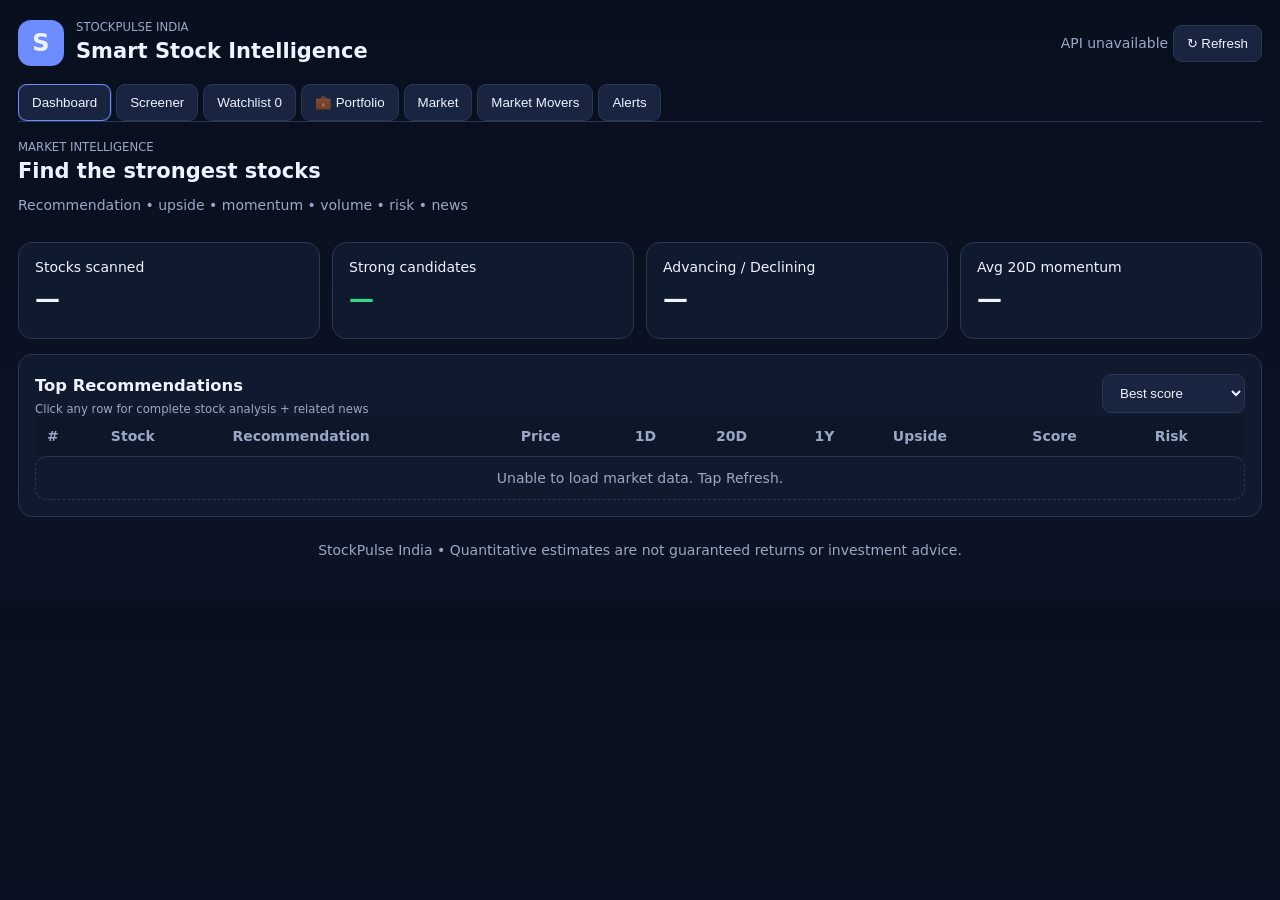
==== commit a4b0d93a: "Fix dashboard recommendation table and add stock news" ====
--- a/web/index.html
+++ b/web/index.html
@@ -1 +1 @@
-<!doctype html><html><head><meta charset="utf-8"><meta name="viewport" content="width=device-width,initial-scale=1"><title>StockPulse India</title><style>:root{--bg:#0b1020;--p:#121a2e;--l:#26304a;--t:#edf2ff;--m:#9aa7c2;--a:#6d8cff;--g:#39d98a;--r:#ff6678}*{box-sizing:border-box}body{margin:0;background:var(--bg);color:var(--t);font:14px system-ui,Arial}main{max-width:1400px;margin:auto;padding:18px}.head,.hero,.bar{display:flex;justify-content:space-between;align-items:center;gap:15px}.brand{display:flex;gap:12px;align-items:center}.logo{width:44px;height:44px;border-radius:12px;background:var(--a);display:grid;place-items:center;font-size:24px;font-weight:800}.muted,small,label{color:var(--m)}h1,h2,h3{margin:5px 0}.tabs{display:flex;gap:4px;overflow:auto;border-bottom:1px solid var(--l);margin:15px 0}.tabs button,.btn{background:#1a2440;border:1px solid var(--l);color:var(--t);padding:10px 14px;border-radius:9px;cursor:pointer;white-space:nowrap}.tabs button.active{border-color:var(--a);color:#fff}.hidden{display:none!important}.grid{display:grid;grid-template-columns:repeat(3,1fr);gap:14px}.panel,.card,.kpi,.stat{background:var(--p);border:1px solid var(--l);border-radius:14px;padding:16px}.kpis{display:grid;grid-template-columns:repeat(4,1fr);gap:12px;margin:15px 0}.big{font-size:26px;font-weight:800;margin:10px 0}.up{color:var(--g)}.down{color:var(--r)}.filters{display:grid;grid-template-columns:repeat(5,1fr);gap:9px;margin:15px 0}.filters input,.filters select,.trade input{width:100%;background:#0e1528;border:1px solid var(--l);color:var(--t);padding:10px;border-radius:8px}.card{transition:.15s}.card:hover{border-color:#52699e;transform:translateY(-1px)}.price{font-size:21px;font-weight:800;margin:12px 0}.pill{display:inline-block;padding:5px 8px;background:#202b47;border-radius:7px;font-size:11px}.meta{display:flex;flex-wrap:wrap;gap:10px;margin:10px 0;color:#c8d0e1;font-size:12px}.card ul{padding-left:18px;min-height:42px}.watch{width:100%}.table{width:100%;border-collapse:collapse}.table th,.table td{padding:11px;border-bottom:1px solid var(--l);text-align:left}.table th{color:var(--m)}.trade{display:grid;grid-template-columns:1fr 1fr 1fr auto;gap:10px;align-items:end}.empty{text-align:center;padding:35px;color:var(--m);border:1px dashed var(--l);border-radius:12px}.modal{position:fixed;inset:0;background:#050914e8;z-index:10;padding:20px;overflow:auto}.modalbox{max-width:950px;margin:25px auto;background:#11192d;border:1px solid #34415f;border-radius:16px;padding:22px}.close{float:right;background:none;border:0;color:#fff;font-size:28px}.section{margin-top:18px}.notice{padding:12px;background:#10182b;border:1px solid var(--l);border-radius:10px;color:var(--m)}@media(max-width:900px){.grid{grid-template-columns:repeat(2,1fr)}.kpis{grid-template-columns:repeat(2,1fr)}.filters{grid-template-columns:repeat(2,1fr)}}@media(max-width:600px){main{padding:10px}.grid,.kpis,.filters,.trade{grid-template-columns:1fr}.head,.hero{align-items:flex-start;flex-direction:column}}</style></head><body><main><header class="head"><div class="brand"><div class="logo">S</div><div><small>STOCKPULSE INDIA</small><h2>Smart Stock Intelligence</h2></div></div><div><span class="muted" id="status">Loading…</span> <button class="btn" onclick="load()">↻ Refresh</button></div></header><nav class="tabs" id="tabs"><button data-tab="home" class="active">Dashboard</button><button data-tab="screen">Screener</button><button data-tab="watch">Watchlist <span id="wc">0</span></button><button data-tab="portfolio">💼 Portfolio</button><button data-tab="market">Market</button><button data-tab="movers">Market Movers</button><button data-tab="alerts">Alerts</button></nav><section id="home"><div class="hero"><div><small>MARKET INTELLIGENCE</small><h1>Find the strongest stocks</h1><p class="muted">Trend • momentum • volume • valuation • quality • risk</p></div></div><div class="kpis"><div class="kpi">Stocks scanned<div class="big" id="ks">—</div></div><div class="kpi">Strong candidates<div class="big up" id="kstrong">—</div></div><div class="kpi">Advancing / Declining<div class="big" id="breadth">—</div></div><div class="kpi">Avg 20D momentum<div class="big" id="mom">—</div></div></div><div class="panel"><div class="bar"><h3>Top recommendations</h3><select class="btn" id="hs"><option value="score">Best score</option><option value="upside">Upside</option><option value="20d">20D momentum</option><option value="60d">60D momentum</option></select></div><div id="recs"></div></div></section><section id="screen" class="hidden"><div class="hero"><div><h1>Stock Screener</h1><p class="muted">Advanced filters and ranking.</p></div><button class="btn" onclick="resetScreen()">Reset</button></div><div class="filters"><label>Search<input id="q" placeholder="RELIANCE, TCS…"></label><label>Min score<input id="ms" type="number" value="0"></label><label>Band<select id="band"><option>All</option><option>Strong</option><option>Potential</option><option>Watch</option><option>Avoid</option></select></label><label>Min 20D %<input id="m20" type="number" value="-100"></label><label>Min 60D %<input id="m60" type="number" value="-100"></label></div><div id="sg" class="grid"></div></section><section id="watch" class="hidden"><div class="hero"><div><h1>Watchlist</h1><p class="muted">Saved on this device. Performance across multiple periods.</p></div></div><div id="wg" class="grid"></div></section><section id="portfolio" class="hidden"><div class="hero"><div><h1>💼 Portfolio</h1><p class="muted">Track holdings, invested value, current value, P&L and allocation.</p></div></div><div class="kpis"><div class="kpi">Invested<div class="big" id="pinv">₹0</div></div><div class="kpi">Current value<div class="big" id="pcurr">₹0</div></div><div class="kpi">P&L<div class="big" id="pnl">₹0</div></div><div class="kpi">Return<div class="big" id="pret">0%</div></div></div><div class="panel"><h3>Add / update holding</h3><div class="trade"><label>Symbol<input id="ps" placeholder="RELIANCE"></label><label>Quantity<input id="pq" type="number" min="1"></label><label>Buy price<input id="pp" type="number" min="0" step="0.01"></label><button class="btn" onclick="addHolding()">Add holding</button></div></div><div class="panel" style="margin-top:14px"><table class="table"><thead><tr><th>Stock</th><th>Qty</th><th>Avg Buy</th><th>Current</th><th>Invested</th><th>P&L</th><th>Return</th><th></th></tr></thead><tbody id="pt"></tbody></table></div></section><section id="market" class="hidden"><div class="hero"><div><h1>Live Market</h1><p class="muted">Indices, breadth and model universe.</p></div></div><div id="mc" class="grid"></div></section><section id="movers" class="hidden"><div class="hero"><div><h1>Market Movers</h1><p class="muted">Top gainers, losers, volume movers and strongest signals.</p></div></div><div class="grid" id="mg"></div></section><section id="alerts" class="hidden"><div class="hero"><div><h1>Alerts & Signals</h1><p class="muted">Set simple local price / score alerts for stocks.</p></div></div><div class="panel"><div class="trade"><label>Symbol<input id="as" placeholder="TCS"></label><label>Price above<input id="ap" type="number"></label><label>Minimum score<input id="asc" type="number"></label><button class="btn" onclick="addAlert()">Create alert</button></div></div><div class="panel" style="margin-top:14px"><table class="table"><thead><tr><th>Stock</th><th>Price above</th><th>Min score</th><th>Status</th><th></th></tr></thead><tbody id="at"></tbody></table></div></section><div id="detail" class="modal hidden"><div class="modalbox"><button class="close" onclick="closeDetail()">×</button><div id="db"></div></div></div><footer class="muted" style="text-align:center;padding:25px">StockPulse India • Quantitative estimates are not guaranteed returns or investment advice.</footer></main><script>const API='https://stockpulse-india-api-v3.onrender.com/api';let all=[];const $=x=>document.getElementById(x);const num=x=>Number.isFinite(Number(x))?Number(x):0;const pct=x=>(num(x)>=0?'+':'')+num(x).toFixed(2)+'%';const money=x=>'₹'+num(x).toLocaleString('en-IN',{maximumFractionDigits:2});const W=()=>JSON.parse(localStorage.getItem('spw')||'[]');const P=()=>JSON.parse(localStorage.getItem('spp')||'[]');const A=()=>JSON.parse(localStorage.getItem('spa')||'[]');function save(k,v){localStorage.setItem(k,JSON.stringify(v))}function watchToggle(s){let w=W();w=w.includes(s)?w.filter(x=>x!==s):[...w,s];save('spw',w);render()}function card(x){let fav=W().includes(x.symbol);return `<article class="card"><div class="bar"><div><b>${x.symbol}</b><small>${x.company_name||''}</small></div><b>${num(x.final_rank_score).toFixed(1)}</b></div><div class="price">${money(x.price)} <span class="${num(x.change_pct)>=0?'up':'down'}">${pct(x.change_pct)}</span></div><span class="pill">${x.band||'Watch'} • ${x.recommendation||'WATCH'}</span><div class="meta"><span>20D ${pct(x.return_20d_pct)}</span><span>60D ${pct(x.return_60d_pct)}</span><span>1Y ${pct(x.return_1y_pct)}</span><span>Vol ${pct(x.volume_change_pct)}</span><span>Upside ${pct(x.estimated_upside_pct)}</span></div><ul>${(x.why||[]).slice(0,3).map(z=>'<li>'+z+'</li>').join('')}</ul><button class="btn watch" onclick="watchToggle('${x.symbol}')">${fav?'★ Remove from watchlist':'☆ Add to watchlist'}</button><button class="btn watch" style="margin-top:7px" onclick="detail('${x.symbol}')">Full analysis</button></article>`}function sort(a,k){return [...a].sort((x,y)=>{let f=z=>k==='upside'?num(z.estimated_upside_pct):k==='20d'?num(z.return_20d_pct):k==='60d'?num(z.return_60d_pct):num(z.final_rank_score);return f(y)-f(x)})}function render(){let total=all.length,adv=all.filter(x=>num(x.change_pct)>0).length,strong=all.filter(x=>x.band==='Strong').length,avg=all.reduce((s,x)=>s+num(x.return_20d_pct),0)/(total||1);$('ks').textContent=total;$('kstrong').textContent=strong;$('breadth').textContent=adv+'/'+(total-adv);$('mom').textContent=pct(avg);$('recs').innerHTML=sort(all,$('hs').value).slice(0,8).map(x=>`<div class="bar" style="padding:12px;border-bottom:1px solid var(--l);cursor:pointer" onclick="detail('${x.symbol}')"><b>${x.symbol}</b><span>${x.recommendation||x.band}</span><span>${money(x.price)}</span><span class="up">Upside ${pct(x.estimated_upside_pct)}</span><b>${num(x.final_rank_score).toFixed(1)}</b></div>`).join('');let q=$('q').value.toLowerCase(),a=all.filter(x=>(!q||x.symbol.toLowerCase().includes(q)||(x.company_name||'').toLowerCase().includes(q))&&num(x.final_rank_score)>=num($('ms').value)&&($('band').value==='All'||x.band===$('band').value)&&num(x.return_20d_pct)>=num($('m20').value)&&num(x.return_60d_pct)>=num($('m60').value));$('sg').innerHTML=sort(a,'score').map(card).join('')||'<div class="empty">No stocks match.</div>';$('wg').innerHTML=all.filter(x=>W().includes(x.symbol)).map(card).join('')||'<div class="empty">No stocks saved yet.</div>';renderPortfolio();renderMovers();renderAlerts();$('wc').textContent=W().length}function renderPortfolio(){let rows=P(),inv=0,curr=0;let html=rows.map((h,i)=>{let x=all.find(z=>z.symbol===h.symbol)||{};let c=num(x.price),iv=h.qty*h.buy,cv=h.qty*c,p=cv-iv;inv+=iv;curr+=cv;return `<tr><td><b>${h.symbol}</b></td><td>${h.qty}</td><td>${money(h.buy)}</td><td>${money(c)}</td><td>${money(iv)}</td><td class="${p>=0?'up':'down'}">${money(p)}</td><td>${iv?p/iv*100:0 .toFixed(1)}%</td><td><button class="btn" onclick="delHolding(${i})">Remove</button></td></tr>`}).join('');$('pt').innerHTML=html||'<tr><td colspan="8" class="empty">No holdings. Add your first stock above.</td></tr>';$('pinv').textContent=money(inv);$('pcurr').textContent=money(curr);$('pnl').textContent=money(curr-inv);$('pnl').className='big '+(curr>=inv?'up':'down');$('pret').textContent=inv?pct((curr-inv)/inv*100):'0%'}function addHolding(){let s=$('ps').value.trim().toUpperCase(),q=num($('pq').value),b=num($('pp').value);if(!s||q<=0||b<=0)return;let p=P(),i=p.findIndex(x=>x.symbol===s);if(i>=0){let h=p[i],cost=h.qty*h.buy+q*b;h.qty+=q;h.buy=cost/h.qty}else p.push({symbol:s,qty:q,buy:b});save('spp',p);$('ps').value='';$('pq').value='';$('pp').value='';render()}function delHolding(i){let p=P();p.splice(i,1);save('spp',p);render()}function renderMovers(){let g=[...all].sort((a,b)=>num(b.change_pct)-num(a.change_pct));$('mg').innerHTML='<div class="card"><h3>Top Gainers</h3>'+g.slice(0,10).map(x=>`<div class="bar"><b>${x.symbol}</b><span class="up">${pct(x.change_pct)}</span></div>`).join('')+'</div><div class="card"><h3>Top Losers</h3>'+g.slice(-10).reverse().map(x=>`<div class="bar"><b>${x.symbol}</b><span class="down">${pct(x.change_pct)}</span></div>`).join('')+'</div><div class="card"><h3>Volume Leaders</h3>'+[...all].sort((a,b)=>num(b.volume_change_pct)-num(a.volume_change_pct)).slice(0,10).map(x=>`<div class="bar"><b>${x.symbol}</b><span>${pct(x.volume_change_pct)}</span></div>`).join('')+'</div>'}async function renderMarket(){let indices=[];try{let r=await fetch(API+'/market',{cache:'no-store'});if(r.ok)indices=(await r.json()).indices||[]}catch(e){}$('mc').innerHTML=indices.map(x=>`<div class="stat"><b>${money(x.price)}</b><span>${x.symbol==='^NSEI'?'NIFTY 50':'BANK NIFTY'}</span><small class="${num(x.change_pct)>=0?'up':'down'}">${pct(x.change_pct)}</small></div>`).join('')+`<div class="stat"><b>${all.length}</b><span>Stocks scanned</span></div><div class="stat"><b>${all.filter(x=>num(x.change_pct)>0).length}</b><span>Advancing</span></div><div class="stat"><b>${all.filter(x=>num(x.change_pct)<0).length}</b><span>Declining</span></div>`}function renderAlerts(){let a=A();$('at').innerHTML=a.map((x,i)=>{let s=all.find(z=>z.symbol===x.symbol)||{},hit=(x.price&&num(s.price)>=x.price)||(x.score&&num(s.final_rank_score)>=x.score);return `<tr><td>${x.symbol}</td><td>${x.price||'—'}</td><td>${x.score||'—'}</td><td class="${hit?'up':''}">${hit?'TRIGGERED':'Watching'}</td><td><button class="btn" onclick="removeAlert(${i})">Remove</button></td></tr>`}).join('')||'<tr><td colspan="5" class="empty">No alerts created.</td></tr>'}function addAlert(){let s=$('as').value.trim().toUpperCase();if(!s)return;let a=A();a.push({symbol:s,price:num($('ap').value)||0,score:num($('asc').value)||0});save('spa',a);render()}function removeAlert(i){let a=A();a.splice(i,1);save('spa',a);render()}async function detail(s){let x=all.find(z=>z.symbol===s)||{};$('detail').classList.remove('hidden');$('db').innerHTML='<h2>Loading analysis…</h2>';try{let r=await fetch(API+'/stock/'+encodeURIComponent(s),{cache:'no-store'});if(r.ok)x=await r.json()}catch(e){}$('db').innerHTML=`<small>${x.sector||'NSE'} • ${x.industry||'Stock analysis'}</small><h1>${x.company_name||s} (${s})</h1><div class="price">${money(x.price)} <span class="${num(x.change_pct)>=0?'up':'down'}">${pct(x.change_pct)}</span></div><div class="kpis"><div class="kpi">Score<div class="big">${num(x.final_rank_score).toFixed(1)}</div></div><div class="kpi">Recommendation<div class="big">${x.recommendation||'WATCH'}</div></div><div class="kpi">Upside<div class="big up">${pct(x.estimated_upside_pct)}</div></div><div class="kpi">Risk<div class="big">${x.risk||'—'}</div></div></div><h3>Why this stock is recommended</h3><ul>${(x.why||[]).map(z=>'<li>'+z+'</li>').join('')||'<li>No explanation available.</li>'}</ul><h3>Technical snapshot</h3><div class="meta"><span>RSI ${num(x.rsi14).toFixed(1)}</span><span>20DMA ${money(x.dma20)}</span><span>50DMA ${money(x.dma50)}</span><span>200DMA ${money(x.dma200)}</span><span>52W ${num(x['52w_position']).toFixed(1)}%</span></div><h3>Fundamental & valuation</h3><div class="meta"><span>PE ${x.pe==null?'—':num(x.pe).toFixed(1)}</span><span>P/B ${x.pb==null?'—':num(x.pb).toFixed(1)}</span><span>ROE ${x.roe==null?'—':(num(x.roe)*100).toFixed(1)+'%'}</span><span>D/E ${x.debt_to_equity==null?'—':num(x.debt_to_equity).toFixed(1)}</span></div><h3>Performance</h3><div class="meta"><span>1D ${pct(x.change_pct)}</span><span>20D ${pct(x.return_20d_pct)}</span><span>60D ${pct(x.return_60d_pct)}</span><span>1Y ${pct(x.return_1y_pct)}</span><span>Volume ${pct(x.volume_change_pct)}</span></div><div class="notice">Scores, upside and recommendations are model estimates, not guaranteed returns or personalized investment advice.</div>`}function closeDetail(){$('detail').classList.add('hidden')}function resetScreen(){$('q').value='';$('ms').value=0;$('m20').value=-100;$('m60').value=-100;$('band').value='All';render()}document.querySelectorAll('#tabs button').forEach(b=>b.onclick=()=>{document.querySelectorAll('#tabs button').forEach(x=>x.classList.remove('active'));document.querySelectorAll('main>section').forEach(x=>x.classList.add('hidden'));b.classList.add('active');$(b.dataset.tab).classList.remove('hidden');if(b.dataset.tab==='market')renderMarket()});['q','ms','band','m20','m60','hs'].forEach(id=>$(id).addEventListener('input',render));async function load(){try{let r=await fetch(API+'/screener/top?limit=100&min_quality=0',{cache:'no-store'});if(!r.ok)throw Error(r.status);let d=await r.json();all=d.items||[];$('status').textContent='Updated '+new Date(d.generated_at||Date.now()).toLocaleTimeString();render()}catch(e){$('status').textContent='API unavailable';$('recs').innerHTML='<div class="empty">Unable to load market data. Tap Refresh.</div>'}}load();</script></body></html>+<!doctype html><html><head><meta charset="utf-8"><meta name="viewport" content="width=device-width,initial-scale=1"><title>StockPulse India</title><style>:root{--bg:#08101f;--p:#111b30;--l:#293753;--t:#eef3ff;--m:#9aa8c4;--a:#6d8cff;--g:#36d98b;--r:#ff687b;--y:#ffc857}*{box-sizing:border-box}body{margin:0;background:linear-gradient(180deg,#08101f,#0b1325);color:var(--t);font:14px system-ui,Arial}main{max-width:1450px;margin:auto;padding:18px}.head,.hero,.bar{display:flex;justify-content:space-between;align-items:center;gap:14px}.brand{display:flex;gap:12px;align-items:center}.logo{width:46px;height:46px;border-radius:13px;background:var(--a);display:grid;place-items:center;font-size:24px;font-weight:900}.muted,small,label{color:var(--m)}h1,h2,h3{margin:5px 0}.tabs{display:flex;gap:5px;overflow:auto;border-bottom:1px solid var(--l);margin:16px 0}.tabs button,.btn{background:#192540;border:1px solid var(--l);color:var(--t);padding:10px 13px;border-radius:9px;cursor:pointer;white-space:nowrap}.tabs button.active{border-color:var(--a);box-shadow:0 0 0 1px #6d8cff33}.hidden{display:none!important}.grid{display:grid;grid-template-columns:repeat(3,1fr);gap:14px}.panel,.card,.kpi,.stat{background:rgba(17,27,48,.96);border:1px solid var(--l);border-radius:14px;padding:16px}.kpis{display:grid;grid-template-columns:repeat(4,1fr);gap:12px;margin:15px 0}.big{font-size:25px;font-weight:800;margin:9px 0}.up{color:var(--g)}.down{color:var(--r)}.yellow{color:var(--y)}.filters{display:grid;grid-template-columns:repeat(5,1fr);gap:9px;margin:15px 0}.filters input,.filters select,.trade input{width:100%;background:#0c1528;border:1px solid var(--l);color:var(--t);padding:10px;border-radius:8px;margin-top:5px}.card:hover{border-color:#52699e}.price{font-size:22px;font-weight:800;margin:11px 0}.pill{display:inline-block;padding:5px 8px;background:#202d49;border-radius:7px;font-size:11px}.meta{display:flex;flex-wrap:wrap;gap:9px;margin:10px 0;color:#c8d0e1;font-size:12px}.card ul{padding-left:18px;min-height:44px}.watch{width:100%}.tablewrap{overflow-x:auto}.table{width:100%;border-collapse:collapse;min-width:760px}.table th,.table td{padding:12px;border-bottom:1px solid var(--l);text-align:left}.table th{color:var(--m);font-weight:600}.table tbody tr:hover{background:#17233b}.trade{display:grid;grid-template-columns:1fr 1fr 1fr auto;gap:10px;align-items:end}.empty{text-align:center;padding:35px;color:var(--m);border:1px dashed var(--l);border-radius:12px}.modal{position:fixed;inset:0;background:#040914ed;z-index:20;padding:18px;overflow:auto}.modalbox{max-width:1050px;margin:20px auto;background:#101a2e;border:1px solid #34415f;border-radius:17px;padding:22px}.close{float:right;background:none;border:0;color:#fff;font-size:28px}.section{margin-top:20px}.notice{padding:12px;background:#0d1729;border:1px solid var(--l);border-radius:10px;color:var(--m)}.news{display:grid;gap:9px}.news a{display:block;padding:12px;border:1px solid var(--l);border-radius:10px;color:var(--t);text-decoration:none;background:#0e1729}.news a:hover{border-color:var(--a)}.newsmeta{display:block;color:var(--m);font-size:11px;margin-top:5px}.rec-table{width:100%;border-collapse:separate;border-spacing:0;min-width:720px}.rec-table th{background:#0d172a;color:var(--m);text-align:left;padding:12px}.rec-table td{padding:13px 12px;border-top:1px solid var(--l)}.rec-table tr{cursor:pointer}.rec-table tr:hover td{background:#17233b}.recwrap{overflow-x:auto}.tag{padding:4px 7px;border-radius:6px;background:#202d49;font-size:11px}.subgrid{display:grid;grid-template-columns:repeat(2,1fr);gap:12px}.source{font-size:11px;color:var(--m);margin-top:10px}@media(max-width:900px){.grid{grid-template-columns:repeat(2,1fr)}.kpis{grid-template-columns:repeat(2,1fr)}.filters{grid-template-columns:repeat(2,1fr)}}@media(max-width:600px){main{padding:10px}.grid,.kpis,.filters,.trade,.subgrid{grid-template-columns:1fr}.head,.hero{align-items:flex-start;flex-direction:column}}</style></head><body><main><header class="head"><div class="brand"><div class="logo">S</div><div><small>STOCKPULSE INDIA</small><h2>Smart Stock Intelligence</h2></div></div><div><span class="muted" id="status">Loading…</span> <button class="btn" onclick="load()">↻ Refresh</button></div></header><nav class="tabs" id="tabs"><button data-tab="home" class="active">Dashboard</button><button data-tab="screen">Screener</button><button data-tab="watch">Watchlist <span id="wc">0</span></button><button data-tab="portfolio">💼 Portfolio</button><button data-tab="market">Market</button><button data-tab="movers">Market Movers</button><button data-tab="alerts">Alerts</button></nav><section id="home"><div class="hero"><div><small>MARKET INTELLIGENCE</small><h1>Find the strongest stocks</h1><p class="muted">Recommendation • upside • momentum • volume • risk • news</p></div></div><div class="kpis"><div class="kpi">Stocks scanned<div class="big" id="ks">—</div></div><div class="kpi">Strong candidates<div class="big up" id="kstrong">—</div></div><div class="kpi">Advancing / Declining<div class="big" id="breadth">—</div></div><div class="kpi">Avg 20D momentum<div class="big" id="mom">—</div></div></div><div class="panel"><div class="bar"><div><h3>Top Recommendations</h3><small>Click any row for complete stock analysis + related news</small></div><select class="btn" id="hs"><option value="score">Best score</option><option value="upside">Highest upside</option><option value="20d">20D momentum</option><option value="60d">60D momentum</option></select></div><div class="recwrap"><table class="rec-table"><thead><tr><th>#</th><th>Stock</th><th>Recommendation</th><th>Price</th><th>1D</th><th>20D</th><th>1Y</th><th>Upside</th><th>Score</th><th>Risk</th></tr></thead><tbody id="recs"></tbody></table></div></div></section><section id="screen" class="hidden"><div class="hero"><div><h1>Stock Screener</h1><p class="muted">Search, filter and rank stocks.</p></div><button class="btn" onclick="resetScreen()">Reset</button></div><div class="filters"><label>Search<input id="q" placeholder="RELIANCE, TCS…"></label><label>Min score<input id="ms" type="number" value="0"></label><label>Band<select id="band"><option>All</option><option>Strong</option><option>Potential</option><option>Watch</option><option>Avoid</option></select></label><label>Min 20D %<input id="m20" type="number" value="-100"></label><label>Min 60D %<input id="m60" type="number" value="-100"></label></div><div id="sg" class="grid"></div></section><section id="watch" class="hidden"><div class="hero"><div><h1>Watchlist</h1><p class="muted">Saved on this device with multi-period performance.</p></div></div><div id="wg" class="grid"></div></section><section id="portfolio" class="hidden"><div class="hero"><div><h1>💼 Portfolio</h1><p class="muted">Holdings, invested value, current value, P&L and return.</p></div></div><div class="kpis"><div class="kpi">Invested<div class="big" id="pinv">₹0</div></div><div class="kpi">Current value<div class="big" id="pcurr">₹0</div></div><div class="kpi">P&L<div class="big" id="pnl">₹0</div></div><div class="kpi">Return<div class="big" id="pret">0%</div></div></div><div class="panel"><h3>Add / update holding</h3><div class="trade"><label>Symbol<input id="ps" placeholder="RELIANCE"></label><label>Quantity<input id="pq" type="number" min="1"></label><label>Buy price<input id="pp" type="number" min="0" step="0.01"></label><button class="btn" onclick="addHolding()">Add holding</button></div></div><div class="panel" style="margin-top:14px"><div class="tablewrap"><table class="table"><thead><tr><th>Stock</th><th>Qty</th><th>Avg Buy</th><th>Current</th><th>Invested</th><th>P&L</th><th>Return</th><th></th></tr></thead><tbody id="pt"></tbody></table></div></div></section><section id="market" class="hidden"><div class="hero"><div><h1>Live Market</h1><p class="muted">Indices and market breadth.</p></div></div><div id="mc" class="grid"></div></section><section id="movers" class="hidden"><div class="hero"><div><h1>Market Movers</h1><p class="muted">Gainers, losers and volume leaders.</p></div></div><div class="grid" id="mg"></div></section><section id="alerts" class="hidden"><div class="hero"><div><h1>Alerts & Signals</h1><p class="muted">Local price and score alerts.</p></div></div><div class="panel"><div class="trade"><label>Symbol<input id="as" placeholder="TCS"></label><label>Price above<input id="ap" type="number"></label><label>Minimum score<input id="asc" type="number"></label><button class="btn" onclick="addAlert()">Create alert</button></div></div><div class="panel" style="margin-top:14px"><div class="tablewrap"><table class="table"><thead><tr><th>Stock</th><th>Price above</th><th>Min score</th><th>Status</th><th></th></tr></thead><tbody id="at"></tbody></table></div></div></section><div id="detail" class="modal hidden"><div class="modalbox"><button class="close" onclick="closeDetail()">×</button><div id="db"></div></div></div><footer class="muted" style="text-align:center;padding:25px">StockPulse India • Quantitative estimates are not guaranteed returns or investment advice.</footer></main><script>const API='https://stockpulse-india-api-v3.onrender.com/api';let all=[];const $=x=>document.getElementById(x);const num=x=>Number.isFinite(Number(x))?Number(x):0;const pct=x=>(num(x)>=0?'+':'')+num(x).toFixed(2)+'%';const money=x=>'₹'+num(x).toLocaleString('en-IN',{maximumFractionDigits:2});const W=()=>JSON.parse(localStorage.getItem('spw')||'[]');const P=()=>JSON.parse(localStorage.getItem('spp')||'[]');const A=()=>JSON.parse(localStorage.getItem('spa')||'[]');function save(k,v){localStorage.setItem(k,JSON.stringify(v))}function watchToggle(s){let w=W();w=w.includes(s)?w.filter(x=>x!==s):[...w,s];save('spw',w);render()}function card(x){let fav=W().includes(x.symbol);return `<article class="card"><div class="bar"><div><b>${x.symbol}</b><small>${x.company_name||''}</small></div><b>${num(x.final_rank_score).toFixed(1)}</b></div><div class="price">${money(x.price)} <span class="${num(x.change_pct)>=0?'up':'down'}">${pct(x.change_pct)}</span></div><span class="pill">${x.band||'Watch'} • ${x.recommendation||'WATCH'}</span><div class="meta"><span>20D ${pct(x.return_20d_pct)}</span><span>60D ${pct(x.return_60d_pct)}</span><span>1Y ${pct(x.return_1y_pct)}</span><span>Vol ${pct(x.volume_change_pct)}</span><span>Upside ${pct(x.estimated_upside_pct)}</span></div><ul>${(x.why||[]).slice(0,3).map(z=>'<li>'+z+'</li>').join('')}</ul><button class="btn watch" onclick="watchToggle('${x.symbol}')">${fav?'★ Remove from watchlist':'☆ Add to watchlist'}</button><button class="btn watch" style="margin-top:7px" onclick="detail('${x.symbol}')">Full analysis + news</button></article>`}function sort(a,k){return [...a].sort((x,y)=>{let f=z=>k==='upside'?num(z.estimated_upside_pct):k==='20d'?num(z.return_20d_pct):k==='60d'?num(z.return_60d_pct):num(z.final_rank_score);return f(y)-f(x)})}function render(){let total=all.length,adv=all.filter(x=>num(x.change_pct)>0).length,strong=all.filter(x=>x.band==='Strong').length,avg=all.reduce((s,x)=>s+num(x.return_20d_pct),0)/(total||1);$('ks').textContent=total;$('kstrong').textContent=strong;$('breadth').textContent=adv+'/'+(total-adv);$('mom').textContent=pct(avg);let ranked=sort(all,$('hs').value);$('recs').innerHTML=ranked.slice(0,10).map((x,i)=>`<tr onclick="detail('${x.symbol}')"><td>${i+1}</td><td><b>${x.symbol}</b><small style="display:block">${x.company_name||''}</small></td><td><span class="tag">${x.recommendation||x.band}</span></td><td>${money(x.price)}</td><td class="${num(x.change_pct)>=0?'up':'down'}">${pct(x.change_pct)}</td><td>${pct(x.return_20d_pct)}</td><td>${pct(x.return_1y_pct)}</td><td class="up"><b>${pct(x.estimated_upside_pct)}</b></td><td><b>${num(x.final_rank_score).toFixed(1)}</b></td><td>${x.risk||'—'}</td></tr>`).join('')||'<tr><td colspan="10" class="empty">No recommendations.</td></tr>';let q=$('q').value.toLowerCase(),a=all.filter(x=>(!q||x.symbol.toLowerCase().includes(q)||(x.company_name||'').toLowerCase().includes(q))&&num(x.final_rank_score)>=num($('ms').value)&&($('band').value==='All'||x.band===$('band').value)&&num(x.return_20d_pct)>=num($('m20').value)&&num(x.return_60d_pct)>=num($('m60').value));$('sg').innerHTML=sort(a,'score').map(card).join('')||'<div class="empty">No stocks match.</div>';$('wg').innerHTML=all.filter(x=>W().includes(x.symbol)).map(card).join('')||'<div class="empty">No stocks saved yet.</div>';renderPortfolio();renderMovers();renderAlerts();$('wc').textContent=W().length}function renderPortfolio(){let rows=P(),inv=0,curr=0;let html=rows.map((h,i)=>{let x=all.find(z=>z.symbol===h.symbol)||{},c=num(x.price),iv=h.qty*h.buy,cv=h.qty*c,p=cv-iv;inv+=iv;curr+=cv;return `<tr><td><b>${h.symbol}</b></td><td>${h.qty}</td><td>${money(h.buy)}</td><td>${money(c)}</td><td>${money(iv)}</td><td class="${p>=0?'up':'down'}">${money(p)}</td><td>${iv?(p/iv*100).toFixed(1):'0.0'}%</td><td><button class="btn" onclick="delHolding(${i})">Remove</button></td></tr>`}).join('');$('pt').innerHTML=html||'<tr><td colspan="8" class="empty">No holdings. Add your first stock above.</td></tr>';$('pinv').textContent=money(inv);$('pcurr').textContent=money(curr);$('pnl').textContent=money(curr-inv);$('pnl').className='big '+(curr>=inv?'up':'down');$('pret').textContent=inv?pct((curr-inv)/inv*100):'0%'}function addHolding(){let s=$('ps').value.trim().toUpperCase(),q=num($('pq').value),b=num($('pp').value);if(!s||q<=0||b<=0)return;let p=P(),i=p.findIndex(x=>x.symbol===s);if(i>=0){let h=p[i],cost=h.qty*h.buy+q*b;h.qty+=q;h.buy=cost/h.qty}else p.push({symbol:s,qty:q,buy:b});save('spp',p);$('ps').value='';$('pq').value='';$('pp').value='';render()}function delHolding(i){let p=P();p.splice(i,1);save('spp',p);render()}function renderMovers(){let g=[...all].sort((a,b)=>num(b.change_pct)-num(a.change_pct));$('mg').innerHTML='<div class="card"><h3>Top Gainers</h3>'+g.slice(0,10).map(x=>`<div class="bar"><b>${x.symbol}</b><span class="up">${pct(x.change_pct)}</span></div>`).join('')+'</div><div class="card"><h3>Top Losers</h3>'+g.slice(-10).reverse().map(x=>`<div class="bar"><b>${x.symbol}</b><span class="down">${pct(x.change_pct)}</span></div>`).join('')+'</div><div class="card"><h3>Volume Leaders</h3>'+[...all].sort((a,b)=>num(b.volume_change_pct)-num(a.volume_change_pct)).slice(0,10).map(x=>`<div class="bar"><b>${x.symbol}</b><span>${pct(x.volume_change_pct)}</span></div>`).join('')+'</div>'}async function renderMarket(){let indices=[];try{let r=await fetch(API+'/market',{cache:'no-store'});if(r.ok)indices=(await r.json()).indices||[]}catch(e){}$('mc').innerHTML=indices.map(x=>`<div class="stat"><b>${money(x.price)}</b><span>${x.symbol}</span><small class="${num(x.change_pct)>=0?'up':'down'}">${pct(x.change_pct)}</small></div>`).join('')+`<div class="stat"><b>${all.length}</b><span>Stocks scanned</span></div><div class="stat"><b>${all.filter(x=>num(x.change_pct)>0).length}</b><span>Advancing</span></div><div class="stat"><b>${all.filter(x=>num(x.change_pct)<0).length}</b><span>Declining</span></div>`}function renderAlerts(){let a=A();$('at').innerHTML=a.map((x,i)=>{let s=all.find(z=>z.symbol===x.symbol)||{},hit=(x.price&&num(s.price)>=x.price)||(x.score&&num(s.final_rank_score)>=x.score);return `<tr><td>${x.symbol}</td><td>${x.price||'—'}</td><td>${x.score||'—'}</td><td class="${hit?'up':''}">${hit?'TRIGGERED':'Watching'}</td><td><button class="btn" onclick="removeAlert(${i})">Remove</button></td></tr>`}).join('')||'<tr><td colspan="5" class="empty">No alerts created.</td></tr>'}function addAlert(){let s=$('as').value.trim().toUpperCase();if(!s)return;let a=A();a.push({symbol:s,price:num($('ap').value)||0,score:num($('asc').value)||0});save('spa',a);render()}function removeAlert(i){let a=A();a.splice(i,1);save('spa',a);render()}async function detail(s){let x=all.find(z=>z.symbol===s)||{};$('detail').classList.remove('hidden');$('db').innerHTML='<h2>Loading complete stock analysis…</h2>';let news=[];try{let [sr,nr]=await Promise.all([fetch(API+'/stock/'+encodeURIComponent(s),{cache:'no-store'}),fetch(API+'/news/'+encodeURIComponent(s)+'?limit=12',{cache:'no-store'})]);if(sr.ok)x=await sr.json();if(nr.ok)news=(await nr.json()).items||[]}catch(e){}$('db').innerHTML=`<small>${x.sector||'NSE'} • ${x.industry||'Stock analysis'}</small><h1>${x.company_name||s} (${s})</h1><div class="price">${money(x.price)} <span class="${num(x.change_pct)>=0?'up':'down'}">${pct(x.change_pct)}</span></div><div class="kpis"><div class="kpi">Score<div class="big">${num(x.final_rank_score).toFixed(1)}</div></div><div class="kpi">Recommendation<div class="big">${x.recommendation||'WATCH'}</div></div><div class="kpi">Upside<div class="big up">${pct(x.estimated_upside_pct)}</div></div><div class="kpi">Risk<div class="big">${x.risk||'—'}</div></div></div><div class="subgrid"><div class="panel"><h3>Why this stock is recommended</h3><ul>${(x.why||[]).map(z=>'<li>'+z+'</li>').join('')||'<li>No explanation available.</li>'}</ul><h3>Pros / Risks</h3><ul>${(x.pros||[]).map(z=>'<li>'+z+'</li>').join('')}</ul><ul>${(x.cons||[]).map(z=>'<li>'+z+'</li>').join('')}</ul></div><div class="panel"><h3>Technical snapshot</h3><div class="meta"><span>RSI ${num(x.rsi14).toFixed(1)}</span><span>20DMA ${money(x.dma20)}</span><span>50DMA ${money(x.dma50)}</span><span>200DMA ${money(x.dma200)}</span><span>52W position ${num(x['52w_position']).toFixed(1)}%</span></div><h3>Performance</h3><div class="meta"><span>1D ${pct(x.change_pct)}</span><span>20D ${pct(x.return_20d_pct)}</span><span>60D ${pct(x.return_60d_pct)}</span><span>1Y ${pct(x.return_1y_pct)}</span><span>Volume ${pct(x.volume_change_pct)}</span></div><h3>Fundamentals</h3><div class="meta"><span>PE ${x.pe==null?'—':num(x.pe).toFixed(1)}</span><span>P/B ${x.pb==null?'—':num(x.pb).toFixed(1)}</span><span>ROE ${x.roe==null?'—':num(x.roe).toFixed(1)}</span><span>D/E ${x.debt_to_equity==null?'—':num(x.debt_to_equity).toFixed(1)}</span></div></div></div><div class="panel section"><h3>📰 Related news — ${s}</h3><small>Latest articles related to this stock. Tap an article to read the original source.</small><div class="news" style="margin-top:10px">${news.map(n=>`<a href="${n.link}" target="_blank" rel="noopener"><b>${n.title}</b><span class="newsmeta">${n.source} • ${n.published}</span></a>`).join('')||'<div class="empty">No related news returned right now.</div>'}</div></div><div class="notice section">Scores, upside and recommendations are model estimates, not guaranteed returns or personalized investment advice.</div>`}function closeDetail(){$('detail').classList.add('hidden')}function resetScreen(){$('q').value='';$('ms').value=0;$('m20').value=-100;$('m60').value=-100;$('band').value='All';render()}document.querySelectorAll('#tabs button').forEach(b=>b.onclick=()=>{document.querySelectorAll('#tabs button').forEach(x=>x.classList.remove('active'));document.querySelectorAll('main>section').forEach(x=>x.classList.add('hidden'));b.classList.add('active');$(b.dataset.tab).classList.remove('hidden');if(b.dataset.tab==='market')renderMarket()});['q','ms','band','m20','m60','hs'].forEach(id=>$(id).addEventListener('input',render));async function load(){try{let r=await fetch(API+'/screener/top?limit=100&min_quality=0',{cache:'no-store'});if(!r.ok)throw Error(r.status);let d=await r.json();all=d.items||[];$('status').textContent='Updated '+new Date(d.generated_at||Date.now()).toLocaleTimeString();render()}catch(e){$('status').textContent='API unavailable';$('recs').innerHTML='<tr><td colspan="10" class="empty">Unable to load market data. Tap Refresh.</td></tr>'}}load();</script></body></html>
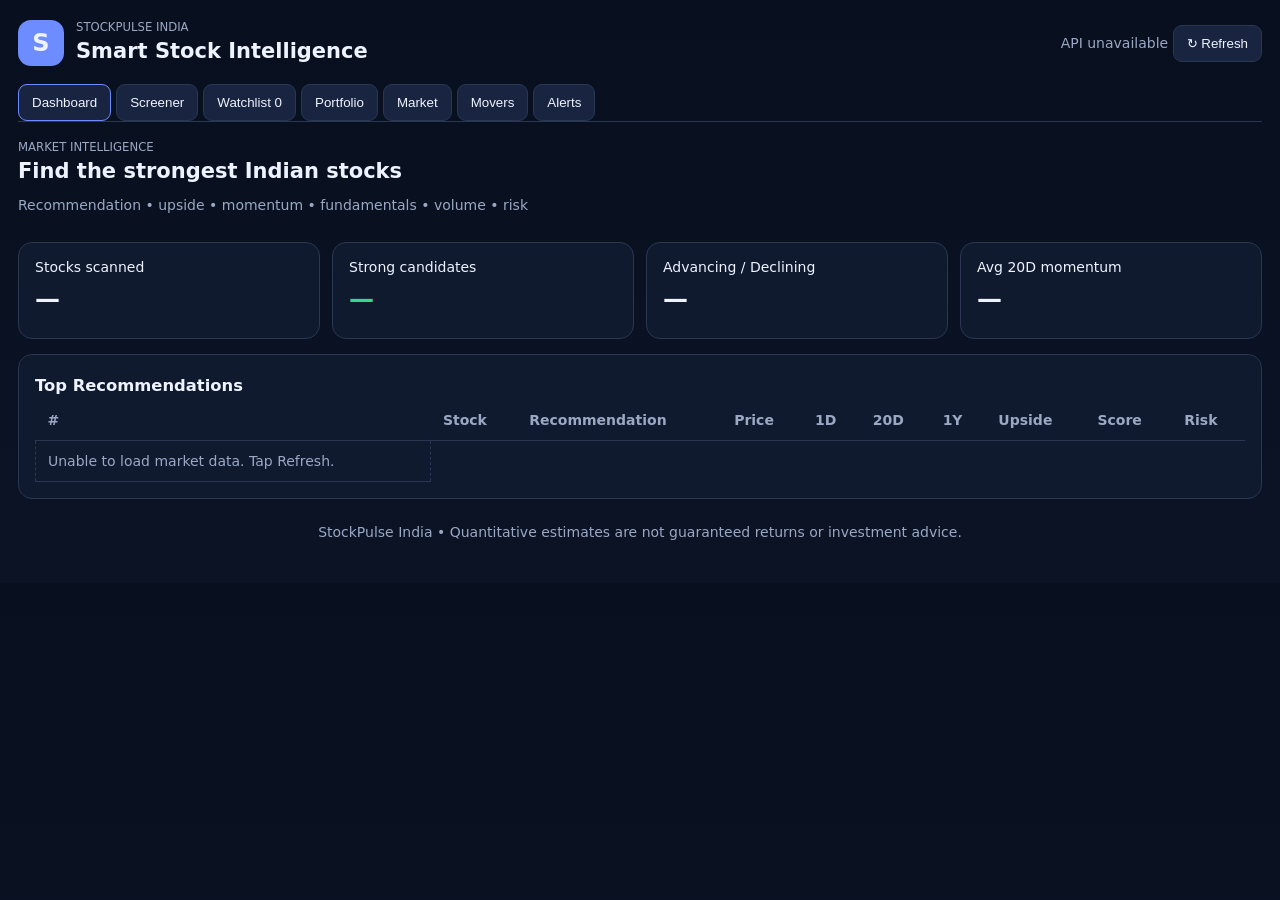
==== commit 081c2983: "Add full Indian market, stock detail and volume intelligence UI" ====
--- a/web/index.html
+++ b/web/index.html
@@ -1 +1 @@
-<!doctype html><html><head><meta charset="utf-8"><meta name="viewport" content="width=device-width,initial-scale=1"><title>StockPulse India</title><style>:root{--bg:#08101f;--p:#111b30;--l:#293753;--t:#eef3ff;--m:#9aa8c4;--a:#6d8cff;--g:#36d98b;--r:#ff687b;--y:#ffc857}*{box-sizing:border-box}body{margin:0;background:linear-gradient(180deg,#08101f,#0b1325);color:var(--t);font:14px system-ui,Arial}main{max-width:1450px;margin:auto;padding:18px}.head,.hero,.bar{display:flex;justify-content:space-between;align-items:center;gap:14px}.brand{display:flex;gap:12px;align-items:center}.logo{width:46px;height:46px;border-radius:13px;background:var(--a);display:grid;place-items:center;font-size:24px;font-weight:900}.muted,small,label{color:var(--m)}h1,h2,h3{margin:5px 0}.tabs{display:flex;gap:5px;overflow:auto;border-bottom:1px solid var(--l);margin:16px 0}.tabs button,.btn{background:#192540;border:1px solid var(--l);color:var(--t);padding:10px 13px;border-radius:9px;cursor:pointer;white-space:nowrap}.tabs button.active{border-color:var(--a);box-shadow:0 0 0 1px #6d8cff33}.hidden{display:none!important}.grid{display:grid;grid-template-columns:repeat(3,1fr);gap:14px}.panel,.card,.kpi,.stat{background:rgba(17,27,48,.96);border:1px solid var(--l);border-radius:14px;padding:16px}.kpis{display:grid;grid-template-columns:repeat(4,1fr);gap:12px;margin:15px 0}.big{font-size:25px;font-weight:800;margin:9px 0}.up{color:var(--g)}.down{color:var(--r)}.yellow{color:var(--y)}.filters{display:grid;grid-template-columns:repeat(5,1fr);gap:9px;margin:15px 0}.filters input,.filters select,.trade input{width:100%;background:#0c1528;border:1px solid var(--l);color:var(--t);padding:10px;border-radius:8px;margin-top:5px}.card:hover{border-color:#52699e}.price{font-size:22px;font-weight:800;margin:11px 0}.pill{display:inline-block;padding:5px 8px;background:#202d49;border-radius:7px;font-size:11px}.meta{display:flex;flex-wrap:wrap;gap:9px;margin:10px 0;color:#c8d0e1;font-size:12px}.card ul{padding-left:18px;min-height:44px}.watch{width:100%}.tablewrap{overflow-x:auto}.table{width:100%;border-collapse:collapse;min-width:760px}.table th,.table td{padding:12px;border-bottom:1px solid var(--l);text-align:left}.table th{color:var(--m);font-weight:600}.table tbody tr:hover{background:#17233b}.trade{display:grid;grid-template-columns:1fr 1fr 1fr auto;gap:10px;align-items:end}.empty{text-align:center;padding:35px;color:var(--m);border:1px dashed var(--l);border-radius:12px}.modal{position:fixed;inset:0;background:#040914ed;z-index:20;padding:18px;overflow:auto}.modalbox{max-width:1050px;margin:20px auto;background:#101a2e;border:1px solid #34415f;border-radius:17px;padding:22px}.close{float:right;background:none;border:0;color:#fff;font-size:28px}.section{margin-top:20px}.notice{padding:12px;background:#0d1729;border:1px solid var(--l);border-radius:10px;color:var(--m)}.news{display:grid;gap:9px}.news a{display:block;padding:12px;border:1px solid var(--l);border-radius:10px;color:var(--t);text-decoration:none;background:#0e1729}.news a:hover{border-color:var(--a)}.newsmeta{display:block;color:var(--m);font-size:11px;margin-top:5px}.rec-table{width:100%;border-collapse:separate;border-spacing:0;min-width:720px}.rec-table th{background:#0d172a;color:var(--m);text-align:left;padding:12px}.rec-table td{padding:13px 12px;border-top:1px solid var(--l)}.rec-table tr{cursor:pointer}.rec-table tr:hover td{background:#17233b}.recwrap{overflow-x:auto}.tag{padding:4px 7px;border-radius:6px;background:#202d49;font-size:11px}.subgrid{display:grid;grid-template-columns:repeat(2,1fr);gap:12px}.source{font-size:11px;color:var(--m);margin-top:10px}@media(max-width:900px){.grid{grid-template-columns:repeat(2,1fr)}.kpis{grid-template-columns:repeat(2,1fr)}.filters{grid-template-columns:repeat(2,1fr)}}@media(max-width:600px){main{padding:10px}.grid,.kpis,.filters,.trade,.subgrid{grid-template-columns:1fr}.head,.hero{align-items:flex-start;flex-direction:column}}</style></head><body><main><header class="head"><div class="brand"><div class="logo">S</div><div><small>STOCKPULSE INDIA</small><h2>Smart Stock Intelligence</h2></div></div><div><span class="muted" id="status">Loading…</span> <button class="btn" onclick="load()">↻ Refresh</button></div></header><nav class="tabs" id="tabs"><button data-tab="home" class="active">Dashboard</button><button data-tab="screen">Screener</button><button data-tab="watch">Watchlist <span id="wc">0</span></button><button data-tab="portfolio">💼 Portfolio</button><button data-tab="market">Market</button><button data-tab="movers">Market Movers</button><button data-tab="alerts">Alerts</button></nav><section id="home"><div class="hero"><div><small>MARKET INTELLIGENCE</small><h1>Find the strongest stocks</h1><p class="muted">Recommendation • upside • momentum • volume • risk • news</p></div></div><div class="kpis"><div class="kpi">Stocks scanned<div class="big" id="ks">—</div></div><div class="kpi">Strong candidates<div class="big up" id="kstrong">—</div></div><div class="kpi">Advancing / Declining<div class="big" id="breadth">—</div></div><div class="kpi">Avg 20D momentum<div class="big" id="mom">—</div></div></div><div class="panel"><div class="bar"><div><h3>Top Recommendations</h3><small>Click any row for complete stock analysis + related news</small></div><select class="btn" id="hs"><option value="score">Best score</option><option value="upside">Highest upside</option><option value="20d">20D momentum</option><option value="60d">60D momentum</option></select></div><div class="recwrap"><table class="rec-table"><thead><tr><th>#</th><th>Stock</th><th>Recommendation</th><th>Price</th><th>1D</th><th>20D</th><th>1Y</th><th>Upside</th><th>Score</th><th>Risk</th></tr></thead><tbody id="recs"></tbody></table></div></div></section><section id="screen" class="hidden"><div class="hero"><div><h1>Stock Screener</h1><p class="muted">Search, filter and rank stocks.</p></div><button class="btn" onclick="resetScreen()">Reset</button></div><div class="filters"><label>Search<input id="q" placeholder="RELIANCE, TCS…"></label><label>Min score<input id="ms" type="number" value="0"></label><label>Band<select id="band"><option>All</option><option>Strong</option><option>Potential</option><option>Watch</option><option>Avoid</option></select></label><label>Min 20D %<input id="m20" type="number" value="-100"></label><label>Min 60D %<input id="m60" type="number" value="-100"></label></div><div id="sg" class="grid"></div></section><section id="watch" class="hidden"><div class="hero"><div><h1>Watchlist</h1><p class="muted">Saved on this device with multi-period performance.</p></div></div><div id="wg" class="grid"></div></section><section id="portfolio" class="hidden"><div class="hero"><div><h1>💼 Portfolio</h1><p class="muted">Holdings, invested value, current value, P&L and return.</p></div></div><div class="kpis"><div class="kpi">Invested<div class="big" id="pinv">₹0</div></div><div class="kpi">Current value<div class="big" id="pcurr">₹0</div></div><div class="kpi">P&L<div class="big" id="pnl">₹0</div></div><div class="kpi">Return<div class="big" id="pret">0%</div></div></div><div class="panel"><h3>Add / update holding</h3><div class="trade"><label>Symbol<input id="ps" placeholder="RELIANCE"></label><label>Quantity<input id="pq" type="number" min="1"></label><label>Buy price<input id="pp" type="number" min="0" step="0.01"></label><button class="btn" onclick="addHolding()">Add holding</button></div></div><div class="panel" style="margin-top:14px"><div class="tablewrap"><table class="table"><thead><tr><th>Stock</th><th>Qty</th><th>Avg Buy</th><th>Current</th><th>Invested</th><th>P&L</th><th>Return</th><th></th></tr></thead><tbody id="pt"></tbody></table></div></div></section><section id="market" class="hidden"><div class="hero"><div><h1>Live Market</h1><p class="muted">Indices and market breadth.</p></div></div><div id="mc" class="grid"></div></section><section id="movers" class="hidden"><div class="hero"><div><h1>Market Movers</h1><p class="muted">Gainers, losers and volume leaders.</p></div></div><div class="grid" id="mg"></div></section><section id="alerts" class="hidden"><div class="hero"><div><h1>Alerts & Signals</h1><p class="muted">Local price and score alerts.</p></div></div><div class="panel"><div class="trade"><label>Symbol<input id="as" placeholder="TCS"></label><label>Price above<input id="ap" type="number"></label><label>Minimum score<input id="asc" type="number"></label><button class="btn" onclick="addAlert()">Create alert</button></div></div><div class="panel" style="margin-top:14px"><div class="tablewrap"><table class="table"><thead><tr><th>Stock</th><th>Price above</th><th>Min score</th><th>Status</th><th></th></tr></thead><tbody id="at"></tbody></table></div></div></section><div id="detail" class="modal hidden"><div class="modalbox"><button class="close" onclick="closeDetail()">×</button><div id="db"></div></div></div><footer class="muted" style="text-align:center;padding:25px">StockPulse India • Quantitative estimates are not guaranteed returns or investment advice.</footer></main><script>const API='https://stockpulse-india-api-v3.onrender.com/api';let all=[];const $=x=>document.getElementById(x);const num=x=>Number.isFinite(Number(x))?Number(x):0;const pct=x=>(num(x)>=0?'+':'')+num(x).toFixed(2)+'%';const money=x=>'₹'+num(x).toLocaleString('en-IN',{maximumFractionDigits:2});const W=()=>JSON.parse(localStorage.getItem('spw')||'[]');const P=()=>JSON.parse(localStorage.getItem('spp')||'[]');const A=()=>JSON.parse(localStorage.getItem('spa')||'[]');function save(k,v){localStorage.setItem(k,JSON.stringify(v))}function watchToggle(s){let w=W();w=w.includes(s)?w.filter(x=>x!==s):[...w,s];save('spw',w);render()}function card(x){let fav=W().includes(x.symbol);return `<article class="card"><div class="bar"><div><b>${x.symbol}</b><small>${x.company_name||''}</small></div><b>${num(x.final_rank_score).toFixed(1)}</b></div><div class="price">${money(x.price)} <span class="${num(x.change_pct)>=0?'up':'down'}">${pct(x.change_pct)}</span></div><span class="pill">${x.band||'Watch'} • ${x.recommendation||'WATCH'}</span><div class="meta"><span>20D ${pct(x.return_20d_pct)}</span><span>60D ${pct(x.return_60d_pct)}</span><span>1Y ${pct(x.return_1y_pct)}</span><span>Vol ${pct(x.volume_change_pct)}</span><span>Upside ${pct(x.estimated_upside_pct)}</span></div><ul>${(x.why||[]).slice(0,3).map(z=>'<li>'+z+'</li>').join('')}</ul><button class="btn watch" onclick="watchToggle('${x.symbol}')">${fav?'★ Remove from watchlist':'☆ Add to watchlist'}</button><button class="btn watch" style="margin-top:7px" onclick="detail('${x.symbol}')">Full analysis + news</button></article>`}function sort(a,k){return [...a].sort((x,y)=>{let f=z=>k==='upside'?num(z.estimated_upside_pct):k==='20d'?num(z.return_20d_pct):k==='60d'?num(z.return_60d_pct):num(z.final_rank_score);return f(y)-f(x)})}function render(){let total=all.length,adv=all.filter(x=>num(x.change_pct)>0).length,strong=all.filter(x=>x.band==='Strong').length,avg=all.reduce((s,x)=>s+num(x.return_20d_pct),0)/(total||1);$('ks').textContent=total;$('kstrong').textContent=strong;$('breadth').textContent=adv+'/'+(total-adv);$('mom').textContent=pct(avg);let ranked=sort(all,$('hs').value);$('recs').innerHTML=ranked.slice(0,10).map((x,i)=>`<tr onclick="detail('${x.symbol}')"><td>${i+1}</td><td><b>${x.symbol}</b><small style="display:block">${x.company_name||''}</small></td><td><span class="tag">${x.recommendation||x.band}</span></td><td>${money(x.price)}</td><td class="${num(x.change_pct)>=0?'up':'down'}">${pct(x.change_pct)}</td><td>${pct(x.return_20d_pct)}</td><td>${pct(x.return_1y_pct)}</td><td class="up"><b>${pct(x.estimated_upside_pct)}</b></td><td><b>${num(x.final_rank_score).toFixed(1)}</b></td><td>${x.risk||'—'}</td></tr>`).join('')||'<tr><td colspan="10" class="empty">No recommendations.</td></tr>';let q=$('q').value.toLowerCase(),a=all.filter(x=>(!q||x.symbol.toLowerCase().includes(q)||(x.company_name||'').toLowerCase().includes(q))&&num(x.final_rank_score)>=num($('ms').value)&&($('band').value==='All'||x.band===$('band').value)&&num(x.return_20d_pct)>=num($('m20').value)&&num(x.return_60d_pct)>=num($('m60').value));$('sg').innerHTML=sort(a,'score').map(card).join('')||'<div class="empty">No stocks match.</div>';$('wg').innerHTML=all.filter(x=>W().includes(x.symbol)).map(card).join('')||'<div class="empty">No stocks saved yet.</div>';renderPortfolio();renderMovers();renderAlerts();$('wc').textContent=W().length}function renderPortfolio(){let rows=P(),inv=0,curr=0;let html=rows.map((h,i)=>{let x=all.find(z=>z.symbol===h.symbol)||{},c=num(x.price),iv=h.qty*h.buy,cv=h.qty*c,p=cv-iv;inv+=iv;curr+=cv;return `<tr><td><b>${h.symbol}</b></td><td>${h.qty}</td><td>${money(h.buy)}</td><td>${money(c)}</td><td>${money(iv)}</td><td class="${p>=0?'up':'down'}">${money(p)}</td><td>${iv?(p/iv*100).toFixed(1):'0.0'}%</td><td><button class="btn" onclick="delHolding(${i})">Remove</button></td></tr>`}).join('');$('pt').innerHTML=html||'<tr><td colspan="8" class="empty">No holdings. Add your first stock above.</td></tr>';$('pinv').textContent=money(inv);$('pcurr').textContent=money(curr);$('pnl').textContent=money(curr-inv);$('pnl').className='big '+(curr>=inv?'up':'down');$('pret').textContent=inv?pct((curr-inv)/inv*100):'0%'}function addHolding(){let s=$('ps').value.trim().toUpperCase(),q=num($('pq').value),b=num($('pp').value);if(!s||q<=0||b<=0)return;let p=P(),i=p.findIndex(x=>x.symbol===s);if(i>=0){let h=p[i],cost=h.qty*h.buy+q*b;h.qty+=q;h.buy=cost/h.qty}else p.push({symbol:s,qty:q,buy:b});save('spp',p);$('ps').value='';$('pq').value='';$('pp').value='';render()}function delHolding(i){let p=P();p.splice(i,1);save('spp',p);render()}function renderMovers(){let g=[...all].sort((a,b)=>num(b.change_pct)-num(a.change_pct));$('mg').innerHTML='<div class="card"><h3>Top Gainers</h3>'+g.slice(0,10).map(x=>`<div class="bar"><b>${x.symbol}</b><span class="up">${pct(x.change_pct)}</span></div>`).join('')+'</div><div class="card"><h3>Top Losers</h3>'+g.slice(-10).reverse().map(x=>`<div class="bar"><b>${x.symbol}</b><span class="down">${pct(x.change_pct)}</span></div>`).join('')+'</div><div class="card"><h3>Volume Leaders</h3>'+[...all].sort((a,b)=>num(b.volume_change_pct)-num(a.volume_change_pct)).slice(0,10).map(x=>`<div class="bar"><b>${x.symbol}</b><span>${pct(x.volume_change_pct)}</span></div>`).join('')+'</div>'}async function renderMarket(){let indices=[];try{let r=await fetch(API+'/market',{cache:'no-store'});if(r.ok)indices=(await r.json()).indices||[]}catch(e){}$('mc').innerHTML=indices.map(x=>`<div class="stat"><b>${money(x.price)}</b><span>${x.symbol}</span><small class="${num(x.change_pct)>=0?'up':'down'}">${pct(x.change_pct)}</small></div>`).join('')+`<div class="stat"><b>${all.length}</b><span>Stocks scanned</span></div><div class="stat"><b>${all.filter(x=>num(x.change_pct)>0).length}</b><span>Advancing</span></div><div class="stat"><b>${all.filter(x=>num(x.change_pct)<0).length}</b><span>Declining</span></div>`}function renderAlerts(){let a=A();$('at').innerHTML=a.map((x,i)=>{let s=all.find(z=>z.symbol===x.symbol)||{},hit=(x.price&&num(s.price)>=x.price)||(x.score&&num(s.final_rank_score)>=x.score);return `<tr><td>${x.symbol}</td><td>${x.price||'—'}</td><td>${x.score||'—'}</td><td class="${hit?'up':''}">${hit?'TRIGGERED':'Watching'}</td><td><button class="btn" onclick="removeAlert(${i})">Remove</button></td></tr>`}).join('')||'<tr><td colspan="5" class="empty">No alerts created.</td></tr>'}function addAlert(){let s=$('as').value.trim().toUpperCase();if(!s)return;let a=A();a.push({symbol:s,price:num($('ap').value)||0,score:num($('asc').value)||0});save('spa',a);render()}function removeAlert(i){let a=A();a.splice(i,1);save('spa',a);render()}async function detail(s){let x=all.find(z=>z.symbol===s)||{};$('detail').classList.remove('hidden');$('db').innerHTML='<h2>Loading complete stock analysis…</h2>';let news=[];try{let [sr,nr]=await Promise.all([fetch(API+'/stock/'+encodeURIComponent(s),{cache:'no-store'}),fetch(API+'/news/'+encodeURIComponent(s)+'?limit=12',{cache:'no-store'})]);if(sr.ok)x=await sr.json();if(nr.ok)news=(await nr.json()).items||[]}catch(e){}$('db').innerHTML=`<small>${x.sector||'NSE'} • ${x.industry||'Stock analysis'}</small><h1>${x.company_name||s} (${s})</h1><div class="price">${money(x.price)} <span class="${num(x.change_pct)>=0?'up':'down'}">${pct(x.change_pct)}</span></div><div class="kpis"><div class="kpi">Score<div class="big">${num(x.final_rank_score).toFixed(1)}</div></div><div class="kpi">Recommendation<div class="big">${x.recommendation||'WATCH'}</div></div><div class="kpi">Upside<div class="big up">${pct(x.estimated_upside_pct)}</div></div><div class="kpi">Risk<div class="big">${x.risk||'—'}</div></div></div><div class="subgrid"><div class="panel"><h3>Why this stock is recommended</h3><ul>${(x.why||[]).map(z=>'<li>'+z+'</li>').join('')||'<li>No explanation available.</li>'}</ul><h3>Pros / Risks</h3><ul>${(x.pros||[]).map(z=>'<li>'+z+'</li>').join('')}</ul><ul>${(x.cons||[]).map(z=>'<li>'+z+'</li>').join('')}</ul></div><div class="panel"><h3>Technical snapshot</h3><div class="meta"><span>RSI ${num(x.rsi14).toFixed(1)}</span><span>20DMA ${money(x.dma20)}</span><span>50DMA ${money(x.dma50)}</span><span>200DMA ${money(x.dma200)}</span><span>52W position ${num(x['52w_position']).toFixed(1)}%</span></div><h3>Performance</h3><div class="meta"><span>1D ${pct(x.change_pct)}</span><span>20D ${pct(x.return_20d_pct)}</span><span>60D ${pct(x.return_60d_pct)}</span><span>1Y ${pct(x.return_1y_pct)}</span><span>Volume ${pct(x.volume_change_pct)}</span></div><h3>Fundamentals</h3><div class="meta"><span>PE ${x.pe==null?'—':num(x.pe).toFixed(1)}</span><span>P/B ${x.pb==null?'—':num(x.pb).toFixed(1)}</span><span>ROE ${x.roe==null?'—':num(x.roe).toFixed(1)}</span><span>D/E ${x.debt_to_equity==null?'—':num(x.debt_to_equity).toFixed(1)}</span></div></div></div><div class="panel section"><h3>📰 Related news — ${s}</h3><small>Latest articles related to this stock. Tap an article to read the original source.</small><div class="news" style="margin-top:10px">${news.map(n=>`<a href="${n.link}" target="_blank" rel="noopener"><b>${n.title}</b><span class="newsmeta">${n.source} • ${n.published}</span></a>`).join('')||'<div class="empty">No related news returned right now.</div>'}</div></div><div class="notice section">Scores, upside and recommendations are model estimates, not guaranteed returns or personalized investment advice.</div>`}function closeDetail(){$('detail').classList.add('hidden')}function resetScreen(){$('q').value='';$('ms').value=0;$('m20').value=-100;$('m60').value=-100;$('band').value='All';render()}document.querySelectorAll('#tabs button').forEach(b=>b.onclick=()=>{document.querySelectorAll('#tabs button').forEach(x=>x.classList.remove('active'));document.querySelectorAll('main>section').forEach(x=>x.classList.add('hidden'));b.classList.add('active');$(b.dataset.tab).classList.remove('hidden');if(b.dataset.tab==='market')renderMarket()});['q','ms','band','m20','m60','hs'].forEach(id=>$(id).addEventListener('input',render));async function load(){try{let r=await fetch(API+'/screener/top?limit=100&min_quality=0',{cache:'no-store'});if(!r.ok)throw Error(r.status);let d=await r.json();all=d.items||[];$('status').textContent='Updated '+new Date(d.generated_at||Date.now()).toLocaleTimeString();render()}catch(e){$('status').textContent='API unavailable';$('recs').innerHTML='<tr><td colspan="10" class="empty">Unable to load market data. Tap Refresh.</td></tr>'}}load();</script></body></html>+<!doctype html><html><head><meta charset="utf-8"><meta name="viewport" content="width=device-width,initial-scale=1"><title>StockPulse India</title><style>:root{--bg:#08101f;--p:#111b30;--l:#293753;--t:#eef3ff;--m:#9aa8c4;--a:#6d8cff;--g:#36d98b;--r:#ff687b;--y:#ffc857}*{box-sizing:border-box}body{margin:0;background:linear-gradient(180deg,#08101f,#0b1325);color:var(--t);font:14px system-ui,Arial}main{max-width:1450px;margin:auto;padding:18px}.head,.hero,.bar{display:flex;justify-content:space-between;align-items:center;gap:14px}.brand{display:flex;gap:12px;align-items:center}.logo{width:46px;height:46px;border-radius:13px;background:var(--a);display:grid;place-items:center;font-size:24px;font-weight:900}.muted,small,label{color:var(--m)}h1,h2,h3{margin:5px 0}.tabs{display:flex;gap:5px;overflow:auto;border-bottom:1px solid var(--l);margin:16px 0}.tabs button,.btn{background:#192540;border:1px solid var(--l);color:var(--t);padding:10px 13px;border-radius:9px;cursor:pointer;white-space:nowrap}.tabs button.active{border-color:var(--a)}.hidden{display:none!important}.grid{display:grid;grid-template-columns:repeat(3,1fr);gap:14px}.panel,.card,.kpi,.stat{background:rgba(17,27,48,.96);border:1px solid var(--l);border-radius:14px;padding:16px}.kpis{display:grid;grid-template-columns:repeat(4,1fr);gap:12px;margin:15px 0}.big{font-size:25px;font-weight:800;margin:9px 0}.up{color:var(--g)}.down{color:var(--r)}.yellow{color:var(--y)}.filters{display:grid;grid-template-columns:repeat(5,1fr);gap:9px;margin:15px 0}.filters input,.filters select,.trade input{width:100%;background:#0c1528;border:1px solid var(--l);color:var(--t);padding:10px;border-radius:8px;margin-top:5px}.card:hover{border-color:#52699e}.price{font-size:22px;font-weight:800;margin:11px 0}.pill,.tag{display:inline-block;padding:5px 8px;background:#202d49;border-radius:7px;font-size:11px}.meta{display:flex;flex-wrap:wrap;gap:9px;margin:10px 0;color:#c8d0e1;font-size:12px}.card ul{padding-left:18px;min-height:44px}.watch{width:100%;margin-top:7px}.tablewrap,.recwrap{overflow-x:auto}.table,.rec-table{width:100%;border-collapse:collapse;min-width:760px}.table th,.table td,.rec-table th,.rec-table td{padding:12px;border-bottom:1px solid var(--l);text-align:left}.table th,.rec-table th{color:var(--m)}.empty{text-align:center;padding:35px;color:var(--m);border:1px dashed var(--l);border-radius:12px}.modal{position:fixed;inset:0;background:#040914ed;z-index:20;padding:18px;overflow:auto}.modalbox{max-width:1180px;margin:20px auto;background:#101a2e;border:1px solid #34415f;border-radius:17px;padding:22px}.close{float:right;background:none;border:0;color:#fff;font-size:28px}.section{margin-top:18px}.subgrid{display:grid;grid-template-columns:repeat(2,1fr);gap:12px}.detailgrid{display:grid;grid-template-columns:repeat(4,1fr);gap:10px}.notice{padding:12px;background:#0d1729;border:1px solid var(--l);border-radius:10px;color:var(--m)}.news{display:grid;gap:9px}.news a{display:block;padding:12px;border:1px solid var(--l);border-radius:10px;color:var(--t);text-decoration:none;background:#0e1729}.trade{display:grid;grid-template-columns:1fr 1fr 1fr auto;gap:10px;align-items:end}@media(max-width:900px){.grid{grid-template-columns:repeat(2,1fr)}.kpis,.detailgrid{grid-template-columns:repeat(2,1fr)}.filters{grid-template-columns:repeat(2,1fr)}}@media(max-width:600px){main{padding:10px}.grid,.kpis,.filters,.trade,.subgrid,.detailgrid{grid-template-columns:1fr}.head,.hero{align-items:flex-start;flex-direction:column}}</style></head><body><main><header class="head"><div class="brand"><div class="logo">S</div><div><small>STOCKPULSE INDIA</small><h2>Smart Stock Intelligence</h2></div></div><div><span class="muted" id="status">Loading…</span> <button class="btn" onclick="load()">↻ Refresh</button></div></header><nav class="tabs" id="tabs"><button data-tab="home" class="active">Dashboard</button><button data-tab="screen">Screener</button><button data-tab="watch">Watchlist <span id="wc">0</span></button><button data-tab="portfolio">Portfolio</button><button data-tab="market">Market</button><button data-tab="movers">Movers</button><button data-tab="alerts">Alerts</button></nav><section id="home"><div class="hero"><div><small>MARKET INTELLIGENCE</small><h1>Find the strongest Indian stocks</h1><p class="muted">Recommendation • upside • momentum • fundamentals • volume • risk</p></div></div><div class="kpis"><div class="kpi">Stocks scanned<div class="big" id="ks">—</div></div><div class="kpi">Strong candidates<div class="big up" id="kstrong">—</div></div><div class="kpi">Advancing / Declining<div class="big" id="breadth">—</div></div><div class="kpi">Avg 20D momentum<div class="big" id="mom">—</div></div></div><div class="panel"><h3>Top Recommendations</h3><div class="recwrap"><table class="rec-table"><thead><tr><th>#</th><th>Stock</th><th>Recommendation</th><th>Price</th><th>1D</th><th>20D</th><th>1Y</th><th>Upside</th><th>Score</th><th>Risk</th></tr></thead><tbody id="recs"></tbody></table></div></div></section><section id="screen" class="hidden"><div class="hero"><div><h1>Stock Screener</h1><p class="muted">Search, filter and rank stocks.</p></div><button class="btn" onclick="resetScreen()">Reset</button></div><div class="filters"><label>Search<input id="q" placeholder="RELIANCE, TCS…"></label><label>Min score<input id="ms" type="number" value="0"></label><label>Band<select id="band"><option>All</option><option>Strong</option><option>Potential</option><option>Watch</option><option>Avoid</option></select></label><label>Min 20D %<input id="m20" type="number" value="-100"></label><label>Min 60D %<input id="m60" type="number" value="-100"></label></div><div id="sg" class="grid"></div></section><section id="watch" class="hidden"><div class="hero"><div><h1>Watchlist</h1><p class="muted">Saved on this device with multi-period performance.</p></div></div><div id="wg" class="grid"></div></section><section id="portfolio" class="hidden"><h1>Portfolio</h1><div class="kpis"><div class="kpi">Invested<div class="big" id="pinv">₹0</div></div><div class="kpi">Current value<div class="big" id="pcurr">₹0</div></div><div class="kpi">P&L<div class="big" id="pnl">₹0</div></div><div class="kpi">Return<div class="big" id="pret">0%</div></div></div><div class="panel"><h3>Add / update holding</h3><div class="trade"><label>Symbol<input id="ps"></label><label>Quantity<input id="pq" type="number"></label><label>Buy price<input id="pp" type="number"></label><button class="btn" onclick="addHolding()">Add</button></div></div><div class="panel section"><div class="tablewrap"><table class="table"><thead><tr><th>Stock</th><th>Qty</th><th>Avg Buy</th><th>Current</th><th>Invested</th><th>P&L</th><th>Return</th><th></th></tr></thead><tbody id="pt"></tbody></table></div></div></section><section id="market" class="hidden"><div class="hero"><div><h1>Live Market</h1><p class="muted">NIFTY 50 • SENSEX • breadth • gainers • losers • sectors</p></div></div><div id="mc" class="grid"></div><div class="panel section"><h3>Market Breadth</h3><div class="detailgrid"><div class="stat"><b id="madv">—</b><span>Advancing</span></div><div class="stat"><b id="mdec">—</b><span>Declining</span></div><div class="stat"><b id="mflat">—</b><span>Flat</span></div><div class="stat"><b id="mratio">—</b><span>Advance / Decline</span></div></div></div><div class="panel section"><h3>Sector Snapshot</h3><div id="sectors" class="grid"></div></div></section><section id="movers" class="hidden"><h1>Market Movers</h1><div id="mg" class="grid"></div></section><section id="alerts" class="hidden"><h1>Alerts & Signals</h1><div class="panel"><div class="trade"><label>Symbol<input id="as"></label><label>Price above<input id="ap" type="number"></label><label>Minimum score<input id="asc" type="number"></label><button class="btn" onclick="addAlert()">Create alert</button></div></div><div class="panel section"><div class="tablewrap"><table class="table"><tbody id="at"></tbody></table></div></div></section><div id="detail" class="modal hidden"><div class="modalbox"><button class="close" onclick="closeDetail()">×</button><div id="db"></div></div></div><footer class="muted" style="text-align:center;padding:25px">StockPulse India • Quantitative estimates are not guaranteed returns or investment advice.</footer></main><script>const API='https://stockpulse-india-api-v3.onrender.com/api';let all=[];const $=id=>document.getElementById(id),N=x=>Number.isFinite(Number(x))?Number(x):0,P=x=>(N(x)>=0?'+':'')+N(x).toFixed(2)+'%',M=x=>'₹'+N(x).toLocaleString('en-IN',{maximumFractionDigits:2}),W=()=>JSON.parse(localStorage.getItem('spw')||'[]'),save=(k,v)=>localStorage.setItem(k,JSON.stringify(v));function watchToggle(s){let w=W();w=w.includes(s)?w.filter(x=>x!==s):[...w,s];save('spw',w);render()}function card(x){let fav=W().includes(x.symbol);return `<article class="card"><div class="bar"><b>${x.symbol}</b><b>${N(x.final_rank_score).toFixed(1)}</b></div><small>${x.company_name||''}</small><div class="price">${M(x.price)} <span class="${N(x.change_pct)>=0?'up':'down'}">${P(x.change_pct)}</span></div><span class="pill">${x.band||'Watch'} • ${x.recommendation||'WATCH'}</span><div class="meta"><span>1D ${P(x.change_pct)}</span><span>20D ${P(x.return_20d_pct)}</span><span>60D ${P(x.return_60d_pct)}</span><span>1Y ${P(x.return_1y_pct)}</span><span>Vol ${P(x.volume_change_pct)}</span><span>Upside ${P(x.estimated_upside_pct)}</span></div><ul>${(x.why||[]).slice(0,3).map(z=>`<li>${z}</li>`).join('')}</ul><button class="btn watch" onclick="watchToggle('${x.symbol}')">${fav?'★ Remove from watchlist':'☆ Add to watchlist'}</button><button class="btn watch" onclick="detail('${x.symbol}')">Full stock detail</button></article>`}function render(){let adv=all.filter(x=>N(x.change_pct)>0).length,dec=all.filter(x=>N(x.change_pct)<0).length;$("ks").textContent=all.length;$("kstrong").textContent=all.filter(x=>x.band==='Strong').length;$("breadth").textContent=adv+'/'+dec;$("mom").textContent=P(all.reduce((s,x)=>s+N(x.return_20d_pct),0)/(all.length||1));let rank=[...all].sort((a,b)=>N(b.final_rank_score)-N(a.final_rank_score));$("recs").innerHTML=rank.slice(0,15).map((x,i)=>`<tr onclick="detail('${x.symbol}')"><td>${i+1}</td><td><b>${x.symbol}</b><small style="display:block">${x.company_name||''}</small></td><td><span class="tag">${x.recommendation||x.band||'WATCH'}</span></td><td>${M(x.price)}</td><td class="${N(x.change_pct)>=0?'up':'down'}">${P(x.change_pct)}</td><td>${P(x.return_20d_pct)}</td><td>${P(x.return_1y_pct)}</td><td class="up"><b>${P(x.estimated_upside_pct)}</b></td><td>${N(x.final_rank_score).toFixed(1)}</td><td>${x.risk||'—'}</td></tr>`).join('')||'<tr><td class="empty">No data</td></tr>';let q=$("q").value.toLowerCase(),a=all.filter(x=>(!q||x.symbol.toLowerCase().includes(q)||(x.company_name||'').toLowerCase().includes(q))&&N(x.final_rank_score)>=N($("ms").value)&&($("band").value==='All'||x.band===$("band").value)&&N(x.return_20d_pct)>=N($("m20").value)&&N(x.return_60d_pct)>=N($("m60").value));$("sg").innerHTML=[...a].sort((x,y)=>N(y.final_rank_score)-N(x.final_rank_score)).map(card).join('')||'<div class="empty">No stocks match.</div>';$('wg').innerHTML=all.filter(x=>W().includes(x.symbol)).map(card).join('')||'<div class="empty">No stocks saved yet.</div>';$('wc').textContent=W().length;renderPortfolio();renderMovers();renderAlerts()}function renderPortfolio(){let rows=JSON.parse(localStorage.getItem('spp')||'[]'),inv=0,curr=0;$('pt').innerHTML=rows.map((h,i)=>{let x=all.find(z=>z.symbol===h.symbol)||{},c=N(x.price),iv=h.qty*h.buy,cv=h.qty*c,p=cv-iv;inv+=iv;curr+=cv;return `<tr><td>${h.symbol}</td><td>${h.qty}</td><td>${M(h.buy)}</td><td>${M(c)}</td><td>${M(iv)}</td><td class="${p>=0?'up':'down'}">${M(p)}</td><td>${iv?P(p/iv*100):'0.00%'}</td><td><button class="btn" onclick="delHolding(${i})">Remove</button></td></tr>`}).join('')||'<tr><td colspan="8" class="empty">No holdings.</td></tr>';$('pinv').textContent=M(inv);$('pcurr').textContent=M(curr);$('pnl').textContent=M(curr-inv);$('pret').textContent=inv?P((curr-inv)/inv*100):'0%'}function addHolding(){let s=$('ps').value.trim().toUpperCase(),q=N($('pq').value),b=N($('pp').value);if(!s||q<=0||b<=0)return;let p=JSON.parse(localStorage.getItem('spp')||'[]'),i=p.findIndex(x=>x.symbol===s);if(i>=0){let h=p[i],cost=h.qty*h.buy+q*b;h.qty+=q;h.buy=cost/h.qty}else p.push({symbol:s,qty:q,buy:b});save('spp',p);render()}function delHolding(i){let p=JSON.parse(localStorage.getItem('spp')||'[]');p.splice(i,1);save('spp',p);render()}function renderMovers(){let g=[...all].sort((a,b)=>N(b.change_pct)-N(a.change_pct));$('mg').innerHTML='<div class="card"><h3>Top Gainers</h3>'+g.slice(0,12).map(x=>`<div class="bar"><b>${x.symbol}</b><span class="up">${P(x.change_pct)}</span></div>`).join('')+'</div><div class="card"><h3>Top Losers</h3>'+g.slice(-12).reverse().map(x=>`<div class="bar"><b>${x.symbol}</b><span class="down">${P(x.change_pct)}</span></div>`).join('')+'</div><div class="card"><h3>Unusual Volume</h3>'+[...all].sort((a,b)=>N(b.volume_change_pct)-N(a.volume_change_pct)).slice(0,12).map(x=>`<div class="bar"><b>${x.symbol}</b><span>${P(x.volume_change_pct)}</span></div>`).join('')+'</div>'}async function renderMarket(){let idx=[];try{let r=await fetch(API+'/market',{cache:'no-store'});if(r.ok)idx=(await r.json()).indices||[]}catch(e){}let by={};idx.forEach(x=>by[x.symbol]=x);let n=idx.find(x=>/NIFTY|NSEI/i.test(x.symbol)),s=idx.find(x=>/SENSEX|BSE/i.test(x.symbol));$('mc').innerHTML=[['NIFTY 50',n],['SENSEX',s]].map(([name,x])=>`<div class="stat"><h3>${name}</h3><b class="big">${x?M(x.price):'—'}</b><span class="${x&&N(x.change_pct)>=0?'up':'down'}">${x?P(x.change_pct):'Data unavailable'}</span></div>`).join('')+`<div class="stat"><h3>Market status</h3><b>${all.length?'Data loaded':'Waiting'}</b><span>Indian equity universe</span></div>`;let adv=all.filter(x=>N(x.change_pct)>0).length,dec=all.filter(x=>N(x.change_pct)<0).length,flat=all.length-adv-dec;$('madv').textContent=adv;$('mdec').textContent=dec;$('mflat').textContent=flat;$('mratio').textContent=dec?(adv/dec).toFixed(2):'—';let sectors={};all.forEach(x=>{let k=x.sector||'Other';(sectors[k]??=[]).push(x)});$('sectors').innerHTML=Object.entries(sectors).sort((a,b)=>b[1].reduce((s,x)=>s+N(x.change_pct),0)-a[1].reduce((s,x)=>s+N(x.change_pct),0)).slice(0,12).map(([k,v])=>`<div class="stat"><b>${k}</b><span>${v.length} stocks</span><small class="${v.reduce((s,x)=>s+N(x.change_pct),0)>=0?'up':'down'}">Avg ${P(v.reduce((s,x)=>s+N(x.change_pct),0)/v.length)}</small></div>`).join('')}function renderAlerts(){let a=JSON.parse(localStorage.getItem('spa')||'[]');$('at').innerHTML='<tr><th>Stock</th><th>Price above</th><th>Min score</th><th>Status</th><th></th></tr>'+a.map((x,i)=>{let s=all.find(z=>z.symbol===x.symbol)||{},hit=(x.price&&N(s.price)>=x.price)||(x.score&&N(s.final_rank_score)>=x.score);return `<tr><td>${x.symbol}</td><td>${x.price||'—'}</td><td>${x.score||'—'}</td><td class="${hit?'up':''}">${hit?'TRIGGERED':'Watching'}</td><td><button class="btn" onclick="removeAlert(${i})">Remove</button></td></tr>`}).join('')}function addAlert(){let s=$('as').value.trim().toUpperCase();if(!s)return;let a=JSON.parse(localStorage.getItem('spa')||'[]');a.push({symbol:s,price:N($('ap').value),score:N($('asc').value)});save('spa',a);render()}function removeAlert(i){let a=JSON.parse(localStorage.getItem('spa')||'[]');a.splice(i,1);save('spa',a);render()}async function detail(s){let x=all.find(z=>z.symbol===s)||{},news=[];$('detail').classList.remove('hidden');$('db').innerHTML='<h2>Loading complete stock analysis…</h2>';try{let [sr,nr]=await Promise.all([fetch(API+'/stock/'+encodeURIComponent(s),{cache:'no-store'}),fetch(API+'/news/'+encodeURIComponent(s)+'?limit=12',{cache:'no-store'})]);if(sr.ok)x=await sr.json();if(nr.ok)news=(await nr.json()).items||[]}catch(e){}let f=(label,v)=>`<div class="stat"><small>${label}</small><b>${v==null||v===''?'—':v}</b></div>`,arr=a=>(a||[]).map(z=>`<li>${z}</li>`).join('');$('db').innerHTML=`<small>${x.sector||'Indian Equity'} • ${x.industry||'Stock analysis'}</small><h1>${x.company_name||s} (${s})</h1><div class="price">${M(x.price)} <span class="${N(x.change_pct)>=0?'up':'down'}">${P(x.change_pct)}</span></div><div class="detailgrid">${f('Opportunity Score',N(x.final_rank_score).toFixed(1))}${f('Estimated Upside',P(x.estimated_upside_pct))}${f('Short-term',x.short_term_recommendation||x.recommendation||'—')}${f('Medium-term',x.medium_term_recommendation||'—')}${f('Long-term',x.long_term_recommendation||'—')}${f('Risk',x.risk||'—')}${f('Market Cap',x.market_cap?M(x.market_cap):'—')}${f('52W position',x['52w_position']!=null?P(x['52w_position']):'—')}</div><div class="subgrid section"><div class="panel"><h3>Fundamentals</h3><div class="meta"><span>PE ${x.pe??'—'}</span><span>PB ${x.pb??'—'}</span><span>ROE ${x.roe??'—'}</span><span>ROCE ${x.roce??'—'}</span><span>EPS ${x.eps??'—'}</span><span>Debt ${x.debt??x.debt_to_equity??'—'}</span><span>Growth ${x.growth??x.earnings_growth??'—'}</span></div><h3>P&L</h3><p>${x.pnl_summary||x.profit_loss||'—'}</p><h3>Quarterly Results</h3><p>${x.quarterly_results||'—'}</p></div><div class="panel"><h3>Balance Sheet</h3><p>${x.balance_sheet||'—'}</p><h3>Cash Flow</h3><p>${x.cash_flow||'—'}</p><h3>Ratios</h3><p>${x.ratios||'—'}</p><h3>Ownership</h3><div class="meta"><span>Promoter ${x.promoter_holding??'—'}</span><span>FII ${x.fii_holding??'—'}</span><span>DII ${x.dii_holding??'—'}</span></div></div></div><div class="panel section"><h3>Technical Analysis</h3><div class="detailgrid">${f('RSI',x.rsi14!=null?N(x.rsi14).toFixed(1):'—')}${f('20DMA',x.dma20?M(x.dma20):'—')}${f('50DMA',x.dma50?M(x.dma50):'—')}${f('200DMA',x.dma200?M(x.dma200):'—')}${f('Breakout',x.breakout_signal||'—')}${f('Trend',x.trend||'—')}${f('Support',x.support||'—')}${f('Resistance',x.resistance||'—')}</div></div><div class="panel section"><h3>Volume Intelligence</h3><div class="detailgrid">${f('Today',x.volume_today??x.volume??'—')}${f('5D average',x.volume_5d_avg??'—')}${f('20D average',x.volume_20d_avg??'—')}${f('50D average',x.volume_50d_avg??'—')}${f('Volume %',P(x.volume_change_pct))}${f('Delivery %',x.delivery_pct??'—')}${f('Price-volume',x.price_volume_relationship||'—')}${f('Breakout volume',x.breakout_volume||'—')}${f('Accumulation / Distribution',x.accumulation_distribution||'—')}${f('Unusual volume',x.unusual_volume_signal||((N(x.volume_change_pct)>50)?'UNUSUAL VOLUME':'Normal'))}</div></div><div class="panel section"><h3>Peer Comparison</h3><div class="tablewrap"><table class="table"><tbody><tr><td>Peers</td><td>${(x.peers||[]).map(p=>typeof p==='string'?p:p.symbol).join(', ')||'—'}</td></tr></tbody></table></div></div><div class="panel section"><h3>Why this recommendation?</h3><ul>${arr(x.why)}</ul><h3>Risks / Invalidation</h3><ul>${arr(x.cons||x.risks)}</ul></div><div class="panel section"><h3>News & Catalysts</h3><div class="news">${news.map(n=>`<a href="${n.link}" target="_blank" rel="noopener"><b>${n.title}</b><small>${n.source||''} • ${n.published||''}</small></a>`).join('')||'<div class="empty">No related news returned right now.</div>'}</div></div><div class="notice section">Scores, upside and recommendations are quantitative estimates, not guaranteed returns or personalized investment advice.</div>`}function closeDetail(){$('detail').classList.add('hidden')}function resetScreen(){$('q').value='';$('ms').value=0;$('m20').value=-100;$('m60').value=-100;$('band').value='All';render()}document.querySelectorAll('#tabs button').forEach(b=>b.onclick=()=>{document.querySelectorAll('#tabs button').forEach(x=>x.classList.remove('active'));document.querySelectorAll('main>section').forEach(x=>x.classList.add('hidden'));b.classList.add('active');$(b.dataset.tab).classList.remove('hidden');if(b.dataset.tab==='market')renderMarket()});['q','ms','band','m20','m60'].forEach(id=>$(id).addEventListener('input',render));async function load(){try{let r=await fetch(API+'/screener/top?limit=100&min_quality=0',{cache:'no-store'});if(!r.ok)throw Error(r.status);let d=await r.json();all=d.items||[];$('status').textContent='Updated '+new Date(d.generated_at||Date.now()).toLocaleTimeString();render();if(!$('market').classList.contains('hidden'))renderMarket()}catch(e){$('status').textContent='API unavailable';$('recs').innerHTML='<tr><td class="empty">Unable to load market data. Tap Refresh.</td></tr>'}}load();</script></body></html>
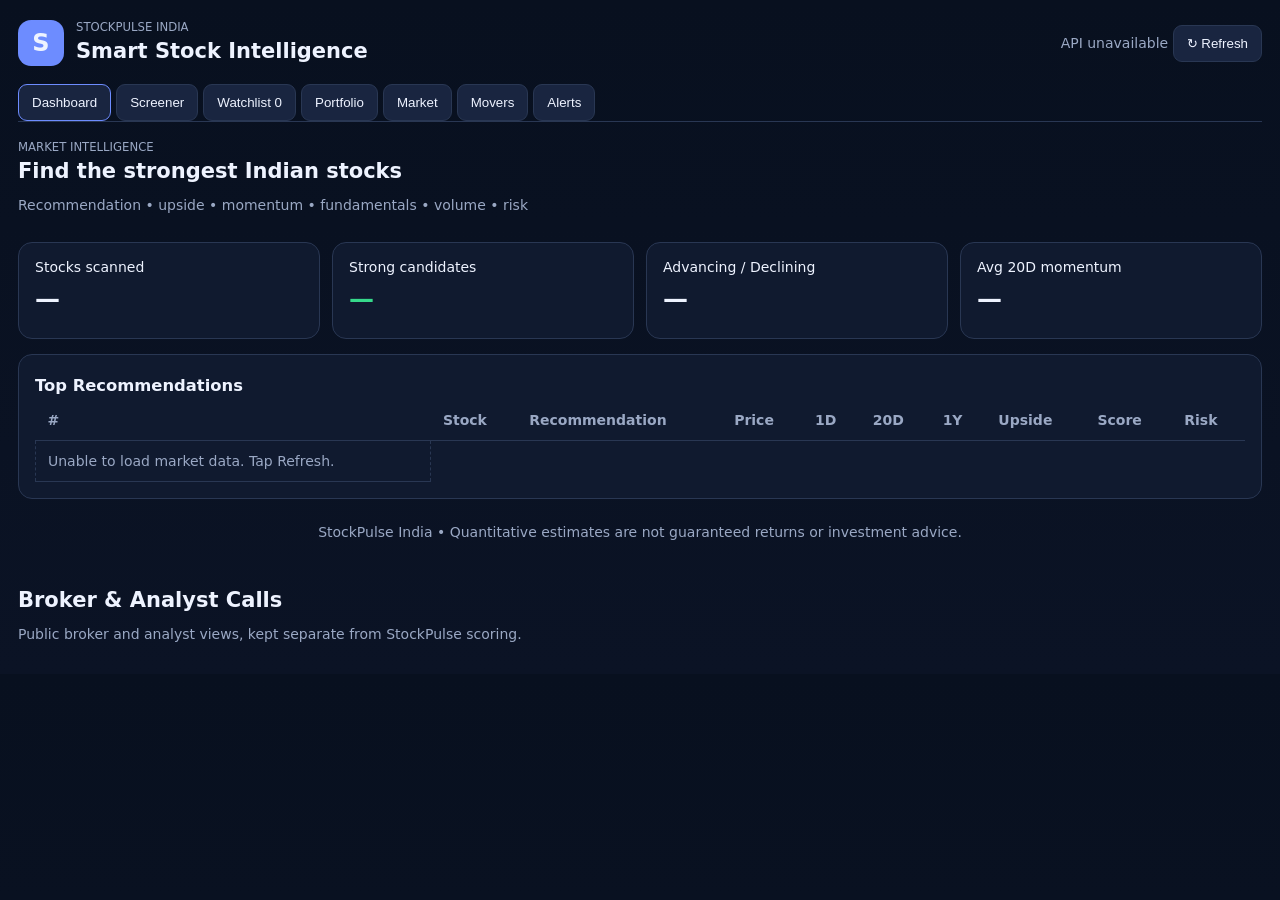
==== commit cba2c362: "Enable StockPulse web intelligence modules" ====
--- a/web/index.html
+++ b/web/index.html
@@ -1 +1 @@
-<!doctype html><html><head><meta charset="utf-8"><meta name="viewport" content="width=device-width,initial-scale=1"><title>StockPulse India</title><style>:root{--bg:#08101f;--p:#111b30;--l:#293753;--t:#eef3ff;--m:#9aa8c4;--a:#6d8cff;--g:#36d98b;--r:#ff687b;--y:#ffc857}*{box-sizing:border-box}body{margin:0;background:linear-gradient(180deg,#08101f,#0b1325);color:var(--t);font:14px system-ui,Arial}main{max-width:1450px;margin:auto;padding:18px}.head,.hero,.bar{display:flex;justify-content:space-between;align-items:center;gap:14px}.brand{display:flex;gap:12px;align-items:center}.logo{width:46px;height:46px;border-radius:13px;background:var(--a);display:grid;place-items:center;font-size:24px;font-weight:900}.muted,small,label{color:var(--m)}h1,h2,h3{margin:5px 0}.tabs{display:flex;gap:5px;overflow:auto;border-bottom:1px solid var(--l);margin:16px 0}.tabs button,.btn{background:#192540;border:1px solid var(--l);color:var(--t);padding:10px 13px;border-radius:9px;cursor:pointer;white-space:nowrap}.tabs button.active{border-color:var(--a)}.hidden{display:none!important}.grid{display:grid;grid-template-columns:repeat(3,1fr);gap:14px}.panel,.card,.kpi,.stat{background:rgba(17,27,48,.96);border:1px solid var(--l);border-radius:14px;padding:16px}.kpis{display:grid;grid-template-columns:repeat(4,1fr);gap:12px;margin:15px 0}.big{font-size:25px;font-weight:800;margin:9px 0}.up{color:var(--g)}.down{color:var(--r)}.yellow{color:var(--y)}.filters{display:grid;grid-template-columns:repeat(5,1fr);gap:9px;margin:15px 0}.filters input,.filters select,.trade input{width:100%;background:#0c1528;border:1px solid var(--l);color:var(--t);padding:10px;border-radius:8px;margin-top:5px}.card:hover{border-color:#52699e}.price{font-size:22px;font-weight:800;margin:11px 0}.pill,.tag{display:inline-block;padding:5px 8px;background:#202d49;border-radius:7px;font-size:11px}.meta{display:flex;flex-wrap:wrap;gap:9px;margin:10px 0;color:#c8d0e1;font-size:12px}.card ul{padding-left:18px;min-height:44px}.watch{width:100%;margin-top:7px}.tablewrap,.recwrap{overflow-x:auto}.table,.rec-table{width:100%;border-collapse:collapse;min-width:760px}.table th,.table td,.rec-table th,.rec-table td{padding:12px;border-bottom:1px solid var(--l);text-align:left}.table th,.rec-table th{color:var(--m)}.empty{text-align:center;padding:35px;color:var(--m);border:1px dashed var(--l);border-radius:12px}.modal{position:fixed;inset:0;background:#040914ed;z-index:20;padding:18px;overflow:auto}.modalbox{max-width:1180px;margin:20px auto;background:#101a2e;border:1px solid #34415f;border-radius:17px;padding:22px}.close{float:right;background:none;border:0;color:#fff;font-size:28px}.section{margin-top:18px}.subgrid{display:grid;grid-template-columns:repeat(2,1fr);gap:12px}.detailgrid{display:grid;grid-template-columns:repeat(4,1fr);gap:10px}.notice{padding:12px;background:#0d1729;border:1px solid var(--l);border-radius:10px;color:var(--m)}.news{display:grid;gap:9px}.news a{display:block;padding:12px;border:1px solid var(--l);border-radius:10px;color:var(--t);text-decoration:none;background:#0e1729}.trade{display:grid;grid-template-columns:1fr 1fr 1fr auto;gap:10px;align-items:end}@media(max-width:900px){.grid{grid-template-columns:repeat(2,1fr)}.kpis,.detailgrid{grid-template-columns:repeat(2,1fr)}.filters{grid-template-columns:repeat(2,1fr)}}@media(max-width:600px){main{padding:10px}.grid,.kpis,.filters,.trade,.subgrid,.detailgrid{grid-template-columns:1fr}.head,.hero{align-items:flex-start;flex-direction:column}}</style></head><body><main><header class="head"><div class="brand"><div class="logo">S</div><div><small>STOCKPULSE INDIA</small><h2>Smart Stock Intelligence</h2></div></div><div><span class="muted" id="status">Loading…</span> <button class="btn" onclick="load()">↻ Refresh</button></div></header><nav class="tabs" id="tabs"><button data-tab="home" class="active">Dashboard</button><button data-tab="screen">Screener</button><button data-tab="watch">Watchlist <span id="wc">0</span></button><button data-tab="portfolio">Portfolio</button><button data-tab="market">Market</button><button data-tab="movers">Movers</button><button data-tab="alerts">Alerts</button></nav><section id="home"><div class="hero"><div><small>MARKET INTELLIGENCE</small><h1>Find the strongest Indian stocks</h1><p class="muted">Recommendation • upside • momentum • fundamentals • volume • risk</p></div></div><div class="kpis"><div class="kpi">Stocks scanned<div class="big" id="ks">—</div></div><div class="kpi">Strong candidates<div class="big up" id="kstrong">—</div></div><div class="kpi">Advancing / Declining<div class="big" id="breadth">—</div></div><div class="kpi">Avg 20D momentum<div class="big" id="mom">—</div></div></div><div class="panel"><h3>Top Recommendations</h3><div class="recwrap"><table class="rec-table"><thead><tr><th>#</th><th>Stock</th><th>Recommendation</th><th>Price</th><th>1D</th><th>20D</th><th>1Y</th><th>Upside</th><th>Score</th><th>Risk</th></tr></thead><tbody id="recs"></tbody></table></div></div></section><section id="screen" class="hidden"><div class="hero"><div><h1>Stock Screener</h1><p class="muted">Search, filter and rank stocks.</p></div><button class="btn" onclick="resetScreen()">Reset</button></div><div class="filters"><label>Search<input id="q" placeholder="RELIANCE, TCS…"></label><label>Min score<input id="ms" type="number" value="0"></label><label>Band<select id="band"><option>All</option><option>Strong</option><option>Potential</option><option>Watch</option><option>Avoid</option></select></label><label>Min 20D %<input id="m20" type="number" value="-100"></label><label>Min 60D %<input id="m60" type="number" value="-100"></label></div><div id="sg" class="grid"></div></section><section id="watch" class="hidden"><div class="hero"><div><h1>Watchlist</h1><p class="muted">Saved on this device with multi-period performance.</p></div></div><div id="wg" class="grid"></div></section><section id="portfolio" class="hidden"><h1>Portfolio</h1><div class="kpis"><div class="kpi">Invested<div class="big" id="pinv">₹0</div></div><div class="kpi">Current value<div class="big" id="pcurr">₹0</div></div><div class="kpi">P&L<div class="big" id="pnl">₹0</div></div><div class="kpi">Return<div class="big" id="pret">0%</div></div></div><div class="panel"><h3>Add / update holding</h3><div class="trade"><label>Symbol<input id="ps"></label><label>Quantity<input id="pq" type="number"></label><label>Buy price<input id="pp" type="number"></label><button class="btn" onclick="addHolding()">Add</button></div></div><div class="panel section"><div class="tablewrap"><table class="table"><thead><tr><th>Stock</th><th>Qty</th><th>Avg Buy</th><th>Current</th><th>Invested</th><th>P&L</th><th>Return</th><th></th></tr></thead><tbody id="pt"></tbody></table></div></div></section><section id="market" class="hidden"><div class="hero"><div><h1>Live Market</h1><p class="muted">NIFTY 50 • SENSEX • breadth • gainers • losers • sectors</p></div></div><div id="mc" class="grid"></div><div class="panel section"><h3>Market Breadth</h3><div class="detailgrid"><div class="stat"><b id="madv">—</b><span>Advancing</span></div><div class="stat"><b id="mdec">—</b><span>Declining</span></div><div class="stat"><b id="mflat">—</b><span>Flat</span></div><div class="stat"><b id="mratio">—</b><span>Advance / Decline</span></div></div></div><div class="panel section"><h3>Sector Snapshot</h3><div id="sectors" class="grid"></div></div></section><section id="movers" class="hidden"><h1>Market Movers</h1><div id="mg" class="grid"></div></section><section id="alerts" class="hidden"><h1>Alerts & Signals</h1><div class="panel"><div class="trade"><label>Symbol<input id="as"></label><label>Price above<input id="ap" type="number"></label><label>Minimum score<input id="asc" type="number"></label><button class="btn" onclick="addAlert()">Create alert</button></div></div><div class="panel section"><div class="tablewrap"><table class="table"><tbody id="at"></tbody></table></div></div></section><div id="detail" class="modal hidden"><div class="modalbox"><button class="close" onclick="closeDetail()">×</button><div id="db"></div></div></div><footer class="muted" style="text-align:center;padding:25px">StockPulse India • Quantitative estimates are not guaranteed returns or investment advice.</footer></main><script>const API='https://stockpulse-india-api-v3.onrender.com/api';let all=[];const $=id=>document.getElementById(id),N=x=>Number.isFinite(Number(x))?Number(x):0,P=x=>(N(x)>=0?'+':'')+N(x).toFixed(2)+'%',M=x=>'₹'+N(x).toLocaleString('en-IN',{maximumFractionDigits:2}),W=()=>JSON.parse(localStorage.getItem('spw')||'[]'),save=(k,v)=>localStorage.setItem(k,JSON.stringify(v));function watchToggle(s){let w=W();w=w.includes(s)?w.filter(x=>x!==s):[...w,s];save('spw',w);render()}function card(x){let fav=W().includes(x.symbol);return `<article class="card"><div class="bar"><b>${x.symbol}</b><b>${N(x.final_rank_score).toFixed(1)}</b></div><small>${x.company_name||''}</small><div class="price">${M(x.price)} <span class="${N(x.change_pct)>=0?'up':'down'}">${P(x.change_pct)}</span></div><span class="pill">${x.band||'Watch'} • ${x.recommendation||'WATCH'}</span><div class="meta"><span>1D ${P(x.change_pct)}</span><span>20D ${P(x.return_20d_pct)}</span><span>60D ${P(x.return_60d_pct)}</span><span>1Y ${P(x.return_1y_pct)}</span><span>Vol ${P(x.volume_change_pct)}</span><span>Upside ${P(x.estimated_upside_pct)}</span></div><ul>${(x.why||[]).slice(0,3).map(z=>`<li>${z}</li>`).join('')}</ul><button class="btn watch" onclick="watchToggle('${x.symbol}')">${fav?'★ Remove from watchlist':'☆ Add to watchlist'}</button><button class="btn watch" onclick="detail('${x.symbol}')">Full stock detail</button></article>`}function render(){let adv=all.filter(x=>N(x.change_pct)>0).length,dec=all.filter(x=>N(x.change_pct)<0).length;$("ks").textContent=all.length;$("kstrong").textContent=all.filter(x=>x.band==='Strong').length;$("breadth").textContent=adv+'/'+dec;$("mom").textContent=P(all.reduce((s,x)=>s+N(x.return_20d_pct),0)/(all.length||1));let rank=[...all].sort((a,b)=>N(b.final_rank_score)-N(a.final_rank_score));$("recs").innerHTML=rank.slice(0,15).map((x,i)=>`<tr onclick="detail('${x.symbol}')"><td>${i+1}</td><td><b>${x.symbol}</b><small style="display:block">${x.company_name||''}</small></td><td><span class="tag">${x.recommendation||x.band||'WATCH'}</span></td><td>${M(x.price)}</td><td class="${N(x.change_pct)>=0?'up':'down'}">${P(x.change_pct)}</td><td>${P(x.return_20d_pct)}</td><td>${P(x.return_1y_pct)}</td><td class="up"><b>${P(x.estimated_upside_pct)}</b></td><td>${N(x.final_rank_score).toFixed(1)}</td><td>${x.risk||'—'}</td></tr>`).join('')||'<tr><td class="empty">No data</td></tr>';let q=$("q").value.toLowerCase(),a=all.filter(x=>(!q||x.symbol.toLowerCase().includes(q)||(x.company_name||'').toLowerCase().includes(q))&&N(x.final_rank_score)>=N($("ms").value)&&($("band").value==='All'||x.band===$("band").value)&&N(x.return_20d_pct)>=N($("m20").value)&&N(x.return_60d_pct)>=N($("m60").value));$("sg").innerHTML=[...a].sort((x,y)=>N(y.final_rank_score)-N(x.final_rank_score)).map(card).join('')||'<div class="empty">No stocks match.</div>';$('wg').innerHTML=all.filter(x=>W().includes(x.symbol)).map(card).join('')||'<div class="empty">No stocks saved yet.</div>';$('wc').textContent=W().length;renderPortfolio();renderMovers();renderAlerts()}function renderPortfolio(){let rows=JSON.parse(localStorage.getItem('spp')||'[]'),inv=0,curr=0;$('pt').innerHTML=rows.map((h,i)=>{let x=all.find(z=>z.symbol===h.symbol)||{},c=N(x.price),iv=h.qty*h.buy,cv=h.qty*c,p=cv-iv;inv+=iv;curr+=cv;return `<tr><td>${h.symbol}</td><td>${h.qty}</td><td>${M(h.buy)}</td><td>${M(c)}</td><td>${M(iv)}</td><td class="${p>=0?'up':'down'}">${M(p)}</td><td>${iv?P(p/iv*100):'0.00%'}</td><td><button class="btn" onclick="delHolding(${i})">Remove</button></td></tr>`}).join('')||'<tr><td colspan="8" class="empty">No holdings.</td></tr>';$('pinv').textContent=M(inv);$('pcurr').textContent=M(curr);$('pnl').textContent=M(curr-inv);$('pret').textContent=inv?P((curr-inv)/inv*100):'0%'}function addHolding(){let s=$('ps').value.trim().toUpperCase(),q=N($('pq').value),b=N($('pp').value);if(!s||q<=0||b<=0)return;let p=JSON.parse(localStorage.getItem('spp')||'[]'),i=p.findIndex(x=>x.symbol===s);if(i>=0){let h=p[i],cost=h.qty*h.buy+q*b;h.qty+=q;h.buy=cost/h.qty}else p.push({symbol:s,qty:q,buy:b});save('spp',p);render()}function delHolding(i){let p=JSON.parse(localStorage.getItem('spp')||'[]');p.splice(i,1);save('spp',p);render()}function renderMovers(){let g=[...all].sort((a,b)=>N(b.change_pct)-N(a.change_pct));$('mg').innerHTML='<div class="card"><h3>Top Gainers</h3>'+g.slice(0,12).map(x=>`<div class="bar"><b>${x.symbol}</b><span class="up">${P(x.change_pct)}</span></div>`).join('')+'</div><div class="card"><h3>Top Losers</h3>'+g.slice(-12).reverse().map(x=>`<div class="bar"><b>${x.symbol}</b><span class="down">${P(x.change_pct)}</span></div>`).join('')+'</div><div class="card"><h3>Unusual Volume</h3>'+[...all].sort((a,b)=>N(b.volume_change_pct)-N(a.volume_change_pct)).slice(0,12).map(x=>`<div class="bar"><b>${x.symbol}</b><span>${P(x.volume_change_pct)}</span></div>`).join('')+'</div>'}async function renderMarket(){let idx=[];try{let r=await fetch(API+'/market',{cache:'no-store'});if(r.ok)idx=(await r.json()).indices||[]}catch(e){}let by={};idx.forEach(x=>by[x.symbol]=x);let n=idx.find(x=>/NIFTY|NSEI/i.test(x.symbol)),s=idx.find(x=>/SENSEX|BSE/i.test(x.symbol));$('mc').innerHTML=[['NIFTY 50',n],['SENSEX',s]].map(([name,x])=>`<div class="stat"><h3>${name}</h3><b class="big">${x?M(x.price):'—'}</b><span class="${x&&N(x.change_pct)>=0?'up':'down'}">${x?P(x.change_pct):'Data unavailable'}</span></div>`).join('')+`<div class="stat"><h3>Market status</h3><b>${all.length?'Data loaded':'Waiting'}</b><span>Indian equity universe</span></div>`;let adv=all.filter(x=>N(x.change_pct)>0).length,dec=all.filter(x=>N(x.change_pct)<0).length,flat=all.length-adv-dec;$('madv').textContent=adv;$('mdec').textContent=dec;$('mflat').textContent=flat;$('mratio').textContent=dec?(adv/dec).toFixed(2):'—';let sectors={};all.forEach(x=>{let k=x.sector||'Other';(sectors[k]??=[]).push(x)});$('sectors').innerHTML=Object.entries(sectors).sort((a,b)=>b[1].reduce((s,x)=>s+N(x.change_pct),0)-a[1].reduce((s,x)=>s+N(x.change_pct),0)).slice(0,12).map(([k,v])=>`<div class="stat"><b>${k}</b><span>${v.length} stocks</span><small class="${v.reduce((s,x)=>s+N(x.change_pct),0)>=0?'up':'down'}">Avg ${P(v.reduce((s,x)=>s+N(x.change_pct),0)/v.length)}</small></div>`).join('')}function renderAlerts(){let a=JSON.parse(localStorage.getItem('spa')||'[]');$('at').innerHTML='<tr><th>Stock</th><th>Price above</th><th>Min score</th><th>Status</th><th></th></tr>'+a.map((x,i)=>{let s=all.find(z=>z.symbol===x.symbol)||{},hit=(x.price&&N(s.price)>=x.price)||(x.score&&N(s.final_rank_score)>=x.score);return `<tr><td>${x.symbol}</td><td>${x.price||'—'}</td><td>${x.score||'—'}</td><td class="${hit?'up':''}">${hit?'TRIGGERED':'Watching'}</td><td><button class="btn" onclick="removeAlert(${i})">Remove</button></td></tr>`}).join('')}function addAlert(){let s=$('as').value.trim().toUpperCase();if(!s)return;let a=JSON.parse(localStorage.getItem('spa')||'[]');a.push({symbol:s,price:N($('ap').value),score:N($('asc').value)});save('spa',a);render()}function removeAlert(i){let a=JSON.parse(localStorage.getItem('spa')||'[]');a.splice(i,1);save('spa',a);render()}async function detail(s){let x=all.find(z=>z.symbol===s)||{},news=[];$('detail').classList.remove('hidden');$('db').innerHTML='<h2>Loading complete stock analysis…</h2>';try{let [sr,nr]=await Promise.all([fetch(API+'/stock/'+encodeURIComponent(s),{cache:'no-store'}),fetch(API+'/news/'+encodeURIComponent(s)+'?limit=12',{cache:'no-store'})]);if(sr.ok)x=await sr.json();if(nr.ok)news=(await nr.json()).items||[]}catch(e){}let f=(label,v)=>`<div class="stat"><small>${label}</small><b>${v==null||v===''?'—':v}</b></div>`,arr=a=>(a||[]).map(z=>`<li>${z}</li>`).join('');$('db').innerHTML=`<small>${x.sector||'Indian Equity'} • ${x.industry||'Stock analysis'}</small><h1>${x.company_name||s} (${s})</h1><div class="price">${M(x.price)} <span class="${N(x.change_pct)>=0?'up':'down'}">${P(x.change_pct)}</span></div><div class="detailgrid">${f('Opportunity Score',N(x.final_rank_score).toFixed(1))}${f('Estimated Upside',P(x.estimated_upside_pct))}${f('Short-term',x.short_term_recommendation||x.recommendation||'—')}${f('Medium-term',x.medium_term_recommendation||'—')}${f('Long-term',x.long_term_recommendation||'—')}${f('Risk',x.risk||'—')}${f('Market Cap',x.market_cap?M(x.market_cap):'—')}${f('52W position',x['52w_position']!=null?P(x['52w_position']):'—')}</div><div class="subgrid section"><div class="panel"><h3>Fundamentals</h3><div class="meta"><span>PE ${x.pe??'—'}</span><span>PB ${x.pb??'—'}</span><span>ROE ${x.roe??'—'}</span><span>ROCE ${x.roce??'—'}</span><span>EPS ${x.eps??'—'}</span><span>Debt ${x.debt??x.debt_to_equity??'—'}</span><span>Growth ${x.growth??x.earnings_growth??'—'}</span></div><h3>P&L</h3><p>${x.pnl_summary||x.profit_loss||'—'}</p><h3>Quarterly Results</h3><p>${x.quarterly_results||'—'}</p></div><div class="panel"><h3>Balance Sheet</h3><p>${x.balance_sheet||'—'}</p><h3>Cash Flow</h3><p>${x.cash_flow||'—'}</p><h3>Ratios</h3><p>${x.ratios||'—'}</p><h3>Ownership</h3><div class="meta"><span>Promoter ${x.promoter_holding??'—'}</span><span>FII ${x.fii_holding??'—'}</span><span>DII ${x.dii_holding??'—'}</span></div></div></div><div class="panel section"><h3>Technical Analysis</h3><div class="detailgrid">${f('RSI',x.rsi14!=null?N(x.rsi14).toFixed(1):'—')}${f('20DMA',x.dma20?M(x.dma20):'—')}${f('50DMA',x.dma50?M(x.dma50):'—')}${f('200DMA',x.dma200?M(x.dma200):'—')}${f('Breakout',x.breakout_signal||'—')}${f('Trend',x.trend||'—')}${f('Support',x.support||'—')}${f('Resistance',x.resistance||'—')}</div></div><div class="panel section"><h3>Volume Intelligence</h3><div class="detailgrid">${f('Today',x.volume_today??x.volume??'—')}${f('5D average',x.volume_5d_avg??'—')}${f('20D average',x.volume_20d_avg??'—')}${f('50D average',x.volume_50d_avg??'—')}${f('Volume %',P(x.volume_change_pct))}${f('Delivery %',x.delivery_pct??'—')}${f('Price-volume',x.price_volume_relationship||'—')}${f('Breakout volume',x.breakout_volume||'—')}${f('Accumulation / Distribution',x.accumulation_distribution||'—')}${f('Unusual volume',x.unusual_volume_signal||((N(x.volume_change_pct)>50)?'UNUSUAL VOLUME':'Normal'))}</div></div><div class="panel section"><h3>Peer Comparison</h3><div class="tablewrap"><table class="table"><tbody><tr><td>Peers</td><td>${(x.peers||[]).map(p=>typeof p==='string'?p:p.symbol).join(', ')||'—'}</td></tr></tbody></table></div></div><div class="panel section"><h3>Why this recommendation?</h3><ul>${arr(x.why)}</ul><h3>Risks / Invalidation</h3><ul>${arr(x.cons||x.risks)}</ul></div><div class="panel section"><h3>News & Catalysts</h3><div class="news">${news.map(n=>`<a href="${n.link}" target="_blank" rel="noopener"><b>${n.title}</b><small>${n.source||''} • ${n.published||''}</small></a>`).join('')||'<div class="empty">No related news returned right now.</div>'}</div></div><div class="notice section">Scores, upside and recommendations are quantitative estimates, not guaranteed returns or personalized investment advice.</div>`}function closeDetail(){$('detail').classList.add('hidden')}function resetScreen(){$('q').value='';$('ms').value=0;$('m20').value=-100;$('m60').value=-100;$('band').value='All';render()}document.querySelectorAll('#tabs button').forEach(b=>b.onclick=()=>{document.querySelectorAll('#tabs button').forEach(x=>x.classList.remove('active'));document.querySelectorAll('main>section').forEach(x=>x.classList.add('hidden'));b.classList.add('active');$(b.dataset.tab).classList.remove('hidden');if(b.dataset.tab==='market')renderMarket()});['q','ms','band','m20','m60'].forEach(id=>$(id).addEventListener('input',render));async function load(){try{let r=await fetch(API+'/screener/top?limit=100&min_quality=0',{cache:'no-store'});if(!r.ok)throw Error(r.status);let d=await r.json();all=d.items||[];$('status').textContent='Updated '+new Date(d.generated_at||Date.now()).toLocaleTimeString();render();if(!$('market').classList.contains('hidden'))renderMarket()}catch(e){$('status').textContent='API unavailable';$('recs').innerHTML='<tr><td class="empty">Unable to load market data. Tap Refresh.</td></tr>'}}load();</script></body></html>+<!doctype html><html><head><meta charset="utf-8"><meta name="viewport" content="width=device-width,initial-scale=1"><title>StockPulse India</title><style>:root{--bg:#08101f;--p:#111b30;--l:#293753;--t:#eef3ff;--m:#9aa8c4;--a:#6d8cff;--g:#36d98b;--r:#ff687b;--y:#ffc857}*{box-sizing:border-box}body{margin:0;background:linear-gradient(180deg,#08101f,#0b1325);color:var(--t);font:14px system-ui,Arial}main{max-width:1450px;margin:auto;padding:18px}.head,.hero,.bar{display:flex;justify-content:space-between;align-items:center;gap:14px}.brand{display:flex;gap:12px;align-items:center}.logo{width:46px;height:46px;border-radius:13px;background:var(--a);display:grid;place-items:center;font-size:24px;font-weight:900}.muted,small,label{color:var(--m)}h1,h2,h3{margin:5px 0}.tabs{display:flex;gap:5px;overflow:auto;border-bottom:1px solid var(--l);margin:16px 0}.tabs button,.btn{background:#192540;border:1px solid var(--l);color:var(--t);padding:10px 13px;border-radius:9px;cursor:pointer;white-space:nowrap}.tabs button.active{border-color:var(--a)}.hidden{display:none!important}.grid{display:grid;grid-template-columns:repeat(3,1fr);gap:14px}.panel,.card,.kpi,.stat{background:rgba(17,27,48,.96);border:1px solid var(--l);border-radius:14px;padding:16px}.kpis{display:grid;grid-template-columns:repeat(4,1fr);gap:12px;margin:15px 0}.big{font-size:25px;font-weight:800;margin:9px 0}.up{color:var(--g)}.down{color:var(--r)}.yellow{color:var(--y)}.filters{display:grid;grid-template-columns:repeat(5,1fr);gap:9px;margin:15px 0}.filters input,.filters select,.trade input{width:100%;background:#0c1528;border:1px solid var(--l);color:var(--t);padding:10px;border-radius:8px;margin-top:5px}.card:hover{border-color:#52699e}.price{font-size:22px;font-weight:800;margin:11px 0}.pill,.tag{display:inline-block;padding:5px 8px;background:#202d49;border-radius:7px;font-size:11px}.meta{display:flex;flex-wrap:wrap;gap:9px;margin:10px 0;color:#c8d0e1;font-size:12px}.card ul{padding-left:18px;min-height:44px}.watch{width:100%;margin-top:7px}.tablewrap,.recwrap{overflow-x:auto}.table,.rec-table{width:100%;border-collapse:collapse;min-width:760px}.table th,.table td,.rec-table th,.rec-table td{padding:12px;border-bottom:1px solid var(--l);text-align:left}.table th,.rec-table th{color:var(--m)}.empty{text-align:center;padding:35px;color:var(--m);border:1px dashed var(--l);border-radius:12px}.modal{position:fixed;inset:0;background:#040914ed;z-index:20;padding:18px;overflow:auto}.modalbox{max-width:1180px;margin:20px auto;background:#101a2e;border:1px solid #34415f;border-radius:17px;padding:22px}.close{float:right;background:none;border:0;color:#fff;font-size:28px}.section{margin-top:18px}.subgrid{display:grid;grid-template-columns:repeat(2,1fr);gap:12px}.detailgrid{display:grid;grid-template-columns:repeat(4,1fr);gap:10px}.notice{padding:12px;background:#0d1729;border:1px solid var(--l);border-radius:10px;color:var(--m)}.news{display:grid;gap:9px}.news a{display:block;padding:12px;border:1px solid var(--l);border-radius:10px;color:var(--t);text-decoration:none;background:#0e1729}.trade{display:grid;grid-template-columns:1fr 1fr 1fr auto;gap:10px;align-items:end}@media(max-width:900px){.grid{grid-template-columns:repeat(2,1fr)}.kpis,.detailgrid{grid-template-columns:repeat(2,1fr)}.filters{grid-template-columns:repeat(2,1fr)}}@media(max-width:600px){main{padding:10px}.grid,.kpis,.filters,.trade,.subgrid,.detailgrid{grid-template-columns:1fr}.head,.hero{align-items:flex-start;flex-direction:column}}</style></head><body><main><header class="head"><div class="brand"><div class="logo">S</div><div><small>STOCKPULSE INDIA</small><h2>Smart Stock Intelligence</h2></div></div><div><span class="muted" id="status">Loading…</span> <button class="btn" onclick="load()">↻ Refresh</button></div></header><nav class="tabs" id="tabs"><button data-tab="home" class="active">Dashboard</button><button data-tab="screen">Screener</button><button data-tab="watch">Watchlist <span id="wc">0</span></button><button data-tab="portfolio">Portfolio</button><button data-tab="market">Market</button><button data-tab="movers">Movers</button><button data-tab="alerts">Alerts</button></nav><section id="home"><div class="hero"><div><small>MARKET INTELLIGENCE</small><h1>Find the strongest Indian stocks</h1><p class="muted">Recommendation • upside • momentum • fundamentals • volume • risk</p></div></div><div class="kpis"><div class="kpi">Stocks scanned<div class="big" id="ks">—</div></div><div class="kpi">Strong candidates<div class="big up" id="kstrong">—</div></div><div class="kpi">Advancing / Declining<div class="big" id="breadth">—</div></div><div class="kpi">Avg 20D momentum<div class="big" id="mom">—</div></div></div><div class="panel"><h3>Top Recommendations</h3><div class="recwrap"><table class="rec-table"><thead><tr><th>#</th><th>Stock</th><th>Recommendation</th><th>Price</th><th>1D</th><th>20D</th><th>1Y</th><th>Upside</th><th>Score</th><th>Risk</th></tr></thead><tbody id="recs"></tbody></table></div></div></section><section id="screen" class="hidden"><div class="hero"><div><h1>Stock Screener</h1><p class="muted">Search, filter and rank stocks.</p></div><button class="btn" onclick="resetScreen()">Reset</button></div><div class="filters"><label>Search<input id="q" placeholder="RELIANCE, TCS…"></label><label>Min score<input id="ms" type="number" value="0"></label><label>Band<select id="band"><option>All</option><option>Strong</option><option>Potential</option><option>Watch</option><option>Avoid</option></select></label><label>Min 20D %<input id="m20" type="number" value="-100"></label><label>Min 60D %<input id="m60" type="number" value="-100"></label></div><div id="sg" class="grid"></div></section><section id="watch" class="hidden"><div class="hero"><div><h1>Watchlist</h1><p class="muted">Saved on this device with multi-period performance.</p></div></div><div id="wg" class="grid"></div></section><section id="portfolio" class="hidden"><h1>Portfolio</h1><div class="kpis"><div class="kpi">Invested<div class="big" id="pinv">₹0</div></div><div class="kpi">Current value<div class="big" id="pcurr">₹0</div></div><div class="kpi">P&L<div class="big" id="pnl">₹0</div></div><div class="kpi">Return<div class="big" id="pret">0%</div></div></div><div class="panel"><h3>Add / update holding</h3><div class="trade"><label>Symbol<input id="ps"></label><label>Quantity<input id="pq" type="number"></label><label>Buy price<input id="pp" type="number"></label><button class="btn" onclick="addHolding()">Add</button></div></div><div class="panel section"><div class="tablewrap"><table class="table"><thead><tr><th>Stock</th><th>Qty</th><th>Avg Buy</th><th>Current</th><th>Invested</th><th>P&L</th><th>Return</th><th></th></tr></thead><tbody id="pt"></tbody></table></div></div></section><section id="market" class="hidden"><div class="hero"><div><h1>Live Market</h1><p class="muted">NIFTY 50 • SENSEX • breadth • gainers • losers • sectors</p></div></div><div id="mc" class="grid"></div><div class="panel section"><h3>Market Breadth</h3><div class="detailgrid"><div class="stat"><b id="madv">—</b><span>Advancing</span></div><div class="stat"><b id="mdec">—</b><span>Declining</span></div><div class="stat"><b id="mflat">—</b><span>Flat</span></div><div class="stat"><b id="mratio">—</b><span>Advance / Decline</span></div></div></div><div class="panel section"><h3>Sector Snapshot</h3><div id="sectors" class="grid"></div></div></section><section id="movers" class="hidden"><h1>Market Movers</h1><div id="mg" class="grid"></div></section><section id="alerts" class="hidden"><h1>Alerts & Signals</h1><div class="panel"><div class="trade"><label>Symbol<input id="as"></label><label>Price above<input id="ap" type="number"></label><label>Minimum score<input id="asc" type="number"></label><button class="btn" onclick="addAlert()">Create alert</button></div></div><div class="panel section"><div class="tablewrap"><table class="table"><tbody id="at"></tbody></table></div></div></section><div id="detail" class="modal hidden"><div class="modalbox"><button class="close" onclick="closeDetail()">×</button><div id="db"></div></div></div><footer class="muted" style="text-align:center;padding:25px">StockPulse India • Quantitative estimates are not guaranteed returns or investment advice.</footer><section id="broker-calls" class="section"><div class="hero"><div><h1>Broker & Analyst Calls</h1><p class="muted">Public broker and analyst views, kept separate from StockPulse scoring.</p></div></div></section></main><script>const API='https://stockpulse-india-api-v3.onrender.com/api';let all=[];const $=id=>document.getElementById(id),N=x=>Number.isFinite(Number(x))?Number(x):0,P=x=>(N(x)>=0?'+':'')+N(x).toFixed(2)+'%',M=x=>'₹'+N(x).toLocaleString('en-IN',{maximumFractionDigits:2}),W=()=>JSON.parse(localStorage.getItem('spw')||'[]'),save=(k,v)=>localStorage.setItem(k,JSON.stringify(v));function watchToggle(s){let w=W();w=w.includes(s)?w.filter(x=>x!==s):[...w,s];save('spw',w);render()}function card(x){let fav=W().includes(x.symbol);return `<article class="card"><div class="bar"><b>${x.symbol}</b><b>${N(x.final_rank_score).toFixed(1)}</b></div><small>${x.company_name||''}</small><div class="price">${M(x.price)} <span class="${N(x.change_pct)>=0?'up':'down'}">${P(x.change_pct)}</span></div><span class="pill">${x.band||'Watch'} • ${x.recommendation||'WATCH'}</span><div class="meta"><span>1D ${P(x.change_pct)}</span><span>20D ${P(x.return_20d_pct)}</span><span>60D ${P(x.return_60d_pct)}</span><span>1Y ${P(x.return_1y_pct)}</span><span>Vol ${P(x.volume_change_pct)}</span><span>Upside ${P(x.estimated_upside_pct)}</span></div><ul>${(x.why||[]).slice(0,3).map(z=>`<li>${z}</li>`).join('')}</ul><button class="btn watch" onclick="watchToggle('${x.symbol}')">${fav?'★ Remove from watchlist':'☆ Add to watchlist'}</button><button class="btn watch" onclick="detail('${x.symbol}')">Full stock detail</button></article>`}function render(){let adv=all.filter(x=>N(x.change_pct)>0).length,dec=all.filter(x=>N(x.change_pct)<0).length;$("ks").textContent=all.length;$("kstrong").textContent=all.filter(x=>x.band==='Strong').length;$("breadth").textContent=adv+'/'+dec;$("mom").textContent=P(all.reduce((s,x)=>s+N(x.return_20d_pct),0)/(all.length||1));let rank=[...all].sort((a,b)=>N(b.final_rank_score)-N(a.final_rank_score));$("recs").innerHTML=rank.slice(0,15).map((x,i)=>`<tr onclick="detail('${x.symbol}')"><td>${i+1}</td><td><b>${x.symbol}</b><small style="display:block">${x.company_name||''}</small></td><td><span class="tag">${x.recommendation||x.band||'WATCH'}</span></td><td>${M(x.price)}</td><td class="${N(x.change_pct)>=0?'up':'down'}">${P(x.change_pct)}</td><td>${P(x.return_20d_pct)}</td><td>${P(x.return_1y_pct)}</td><td class="up"><b>${P(x.estimated_upside_pct)}</b></td><td>${N(x.final_rank_score).toFixed(1)}</td><td>${x.risk||'—'}</td></tr>`).join('')||'<tr><td class="empty">No data</td></tr>';let q=$("q").value.toLowerCase(),a=all.filter(x=>(!q||x.symbol.toLowerCase().includes(q)||(x.company_name||'').toLowerCase().includes(q))&&N(x.final_rank_score)>=N($("ms").value)&&($("band").value==='All'||x.band===$("band").value)&&N(x.return_20d_pct)>=N($("m20").value)&&N(x.return_60d_pct)>=N($("m60").value));$("sg").innerHTML=[...a].sort((x,y)=>N(y.final_rank_score)-N(x.final_rank_score)).map(card).join('')||'<div class="empty">No stocks match.</div>';$('wg').innerHTML=all.filter(x=>W().includes(x.symbol)).map(card).join('')||'<div class="empty">No stocks saved yet.</div>';$('wc').textContent=W().length;renderPortfolio();renderMovers();renderAlerts()}function renderPortfolio(){let rows=JSON.parse(localStorage.getItem('spp')||'[]'),inv=0,curr=0;$('pt').innerHTML=rows.map((h,i)=>{let x=all.find(z=>z.symbol===h.symbol)||{},c=N(x.price),iv=h.qty*h.buy,cv=h.qty*c,p=cv-iv;inv+=iv;curr+=cv;return `<tr><td>${h.symbol}</td><td>${h.qty}</td><td>${M(h.buy)}</td><td>${M(c)}</td><td>${M(iv)}</td><td class="${p>=0?'up':'down'}">${M(p)}</td><td>${iv?P(p/iv*100):'0.00%'}</td><td><button class="btn" onclick="delHolding(${i})">Remove</button></td></tr>`}).join('')||'<tr><td colspan="8" class="empty">No holdings.</td></tr>';$('pinv').textContent=M(inv);$('pcurr').textContent=M(curr);$('pnl').textContent=M(curr-inv);$('pret').textContent=inv?P((curr-inv)/inv*100):'0%'}function addHolding(){let s=$('ps').value.trim().toUpperCase(),q=N($('pq').value),b=N($('pp').value);if(!s||q<=0||b<=0)return;let p=JSON.parse(localStorage.getItem('spp')||'[]'),i=p.findIndex(x=>x.symbol===s);if(i>=0){let h=p[i],cost=h.qty*h.buy+q*b;h.qty+=q;h.buy=cost/h.qty}else p.push({symbol:s,qty:q,buy:b});save('spp',p);render()}function delHolding(i){let p=JSON.parse(localStorage.getItem('spp')||'[]');p.splice(i,1);save('spp',p);render()}function renderMovers(){let g=[...all].sort((a,b)=>N(b.change_pct)-N(a.change_pct));$('mg').innerHTML='<div class="card"><h3>Top Gainers</h3>'+g.slice(0,12).map(x=>`<div class="bar"><b>${x.symbol}</b><span class="up">${P(x.change_pct)}</span></div>`).join('')+'</div><div class="card"><h3>Top Losers</h3>'+g.slice(-12).reverse().map(x=>`<div class="bar"><b>${x.symbol}</b><span class="down">${P(x.change_pct)}</span></div>`).join('')+'</div><div class="card"><h3>Unusual Volume</h3>'+[...all].sort((a,b)=>N(b.volume_change_pct)-N(a.volume_change_pct)).slice(0,12).map(x=>`<div class="bar"><b>${x.symbol}</b><span>${P(x.volume_change_pct)}</span></div>`).join('')+'</div>'}async function renderMarket(){let idx=[];try{let r=await fetch(API+'/market',{cache:'no-store'});if(r.ok)idx=(await r.json()).indices||[]}catch(e){}let by={};idx.forEach(x=>by[x.symbol]=x);let n=idx.find(x=>/NIFTY|NSEI/i.test(x.symbol)),s=idx.find(x=>/SENSEX|BSE/i.test(x.symbol));$('mc').innerHTML=[['NIFTY 50',n],['SENSEX',s]].map(([name,x])=>`<div class="stat"><h3>${name}</h3><b class="big">${x?M(x.price):'—'}</b><span class="${x&&N(x.change_pct)>=0?'up':'down'}">${x?P(x.change_pct):'Data unavailable'}</span></div>`).join('')+`<div class="stat"><h3>Market status</h3><b>${all.length?'Data loaded':'Waiting'}</b><span>Indian equity universe</span></div>`;let adv=all.filter(x=>N(x.change_pct)>0).length,dec=all.filter(x=>N(x.change_pct)<0).length,flat=all.length-adv-dec;$('madv').textContent=adv;$('mdec').textContent=dec;$('mflat').textContent=flat;$('mratio').textContent=dec?(adv/dec).toFixed(2):'—';let sectors={};all.forEach(x=>{let k=x.sector||'Other';(sectors[k]??=[]).push(x)});$('sectors').innerHTML=Object.entries(sectors).sort((a,b)=>b[1].reduce((s,x)=>s+N(x.change_pct),0)-a[1].reduce((s,x)=>s+N(x.change_pct),0)).slice(0,12).map(([k,v])=>`<div class="stat"><b>${k}</b><span>${v.length} stocks</span><small class="${v.reduce((s,x)=>s+N(x.change_pct),0)>=0?'up':'down'}">Avg ${P(v.reduce((s,x)=>s+N(x.change_pct),0)/v.length)}</small></div>`).join('')}function renderAlerts(){let a=JSON.parse(localStorage.getItem('spa')||'[]');$('at').innerHTML='<tr><th>Stock</th><th>Price above</th><th>Min score</th><th>Status</th><th></th></tr>'+a.map((x,i)=>{let s=all.find(z=>z.symbol===x.symbol)||{},hit=(x.price&&N(s.price)>=x.price)||(x.score&&N(s.final_rank_score)>=x.score);return `<tr><td>${x.symbol}</td><td>${x.price||'—'}</td><td>${x.score||'—'}</td><td class="${hit?'up':''}">${hit?'TRIGGERED':'Watching'}</td><td><button class="btn" onclick="removeAlert(${i})">Remove</button></td></tr>`}).join('')}function addAlert(){let s=$('as').value.trim().toUpperCase();if(!s)return;let a=JSON.parse(localStorage.getItem('spa')||'[]');a.push({symbol:s,price:N($('ap').value),score:N($('asc').value)});save('spa',a);render()}function removeAlert(i){let a=JSON.parse(localStorage.getItem('spa')||'[]');a.splice(i,1);save('spa',a);render()}async function detail(s){let x=all.find(z=>z.symbol===s)||{},news=[];$('detail').classList.remove('hidden');$('db').innerHTML='<h2>Loading complete stock analysis…</h2>';try{let [sr,nr]=await Promise.all([fetch(API+'/stock/'+encodeURIComponent(s),{cache:'no-store'}),fetch(API+'/news/'+encodeURIComponent(s)+'?limit=12',{cache:'no-store'})]);if(sr.ok)x=await sr.json();if(nr.ok)news=(await nr.json()).items||[]}catch(e){}let f=(label,v)=>`<div class="stat"><small>${label}</small><b>${v==null||v===''?'—':v}</b></div>`,arr=a=>(a||[]).map(z=>`<li>${z}</li>`).join('');$('db').innerHTML=`<small>${x.sector||'Indian Equity'} • ${x.industry||'Stock analysis'}</small><h1>${x.company_name||s} (${s})</h1><div class="price">${M(x.price)} <span class="${N(x.change_pct)>=0?'up':'down'}">${P(x.change_pct)}</span></div><div class="detailgrid">${f('Opportunity Score',N(x.final_rank_score).toFixed(1))}${f('Estimated Upside',P(x.estimated_upside_pct))}${f('Short-term',x.short_term_recommendation||x.recommendation||'—')}${f('Medium-term',x.medium_term_recommendation||'—')}${f('Long-term',x.long_term_recommendation||'—')}${f('Risk',x.risk||'—')}${f('Market Cap',x.market_cap?M(x.market_cap):'—')}${f('52W position',x['52w_position']!=null?P(x['52w_position']):'—')}</div><div class="subgrid section"><div class="panel"><h3>Fundamentals</h3><div class="meta"><span>PE ${x.pe??'—'}</span><span>PB ${x.pb??'—'}</span><span>ROE ${x.roe??'—'}</span><span>ROCE ${x.roce??'—'}</span><span>EPS ${x.eps??'—'}</span><span>Debt ${x.debt??x.debt_to_equity??'—'}</span><span>Growth ${x.growth??x.earnings_growth??'—'}</span></div><h3>P&L</h3><p>${x.pnl_summary||x.profit_loss||'—'}</p><h3>Quarterly Results</h3><p>${x.quarterly_results||'—'}</p></div><div class="panel"><h3>Balance Sheet</h3><p>${x.balance_sheet||'—'}</p><h3>Cash Flow</h3><p>${x.cash_flow||'—'}</p><h3>Ratios</h3><p>${x.ratios||'—'}</p><h3>Ownership</h3><div class="meta"><span>Promoter ${x.promoter_holding??'—'}</span><span>FII ${x.fii_holding??'—'}</span><span>DII ${x.dii_holding??'—'}</span></div></div></div><div class="panel section"><h3>Technical Analysis</h3><div class="detailgrid">${f('RSI',x.rsi14!=null?N(x.rsi14).toFixed(1):'—')}${f('20DMA',x.dma20?M(x.dma20):'—')}${f('50DMA',x.dma50?M(x.dma50):'—')}${f('200DMA',x.dma200?M(x.dma200):'—')}${f('Breakout',x.breakout_signal||'—')}${f('Trend',x.trend||'—')}${f('Support',x.support||'—')}${f('Resistance',x.resistance||'—')}</div></div><div class="panel section"><h3>Volume Intelligence</h3><div class="detailgrid">${f('Today',x.volume_today??x.volume??'—')}${f('5D average',x.volume_5d_avg??'—')}${f('20D average',x.volume_20d_avg??'—')}${f('50D average',x.volume_50d_avg??'—')}${f('Volume %',P(x.volume_change_pct))}${f('Delivery %',x.delivery_pct??'—')}${f('Price-volume',x.price_volume_relationship||'—')}${f('Breakout volume',x.breakout_volume||'—')}${f('Accumulation / Distribution',x.accumulation_distribution||'—')}${f('Unusual volume',x.unusual_volume_signal||((N(x.volume_change_pct)>50)?'UNUSUAL VOLUME':'Normal'))}</div></div><div class="panel section"><h3>Peer Comparison</h3><div class="tablewrap"><table class="table"><tbody><tr><td>Peers</td><td>${(x.peers||[]).map(p=>typeof p==='string'?p:p.symbol).join(', ')||'—'}</td></tr></tbody></table></div></div><div class="panel section"><h3>Why this recommendation?</h3><ul>${arr(x.why)}</ul><h3>Risks / Invalidation</h3><ul>${arr(x.cons||x.risks)}</ul></div><div class="panel section"><h3>News & Catalysts</h3><div class="news">${news.map(n=>`<a href="${n.link}" target="_blank" rel="noopener"><b>${n.title}</b><small>${n.source||''} • ${n.published||''}</small></a>`).join('')||'<div class="empty">No related news returned right now.</div>'}</div></div><div class="notice section">Scores, upside and recommendations are quantitative estimates, not guaranteed returns or personalized investment advice.</div>`}function closeDetail(){$('detail').classList.add('hidden')}function resetScreen(){$('q').value='';$('ms').value=0;$('m20').value=-100;$('m60').value=-100;$('band').value='All';render()}document.querySelectorAll('#tabs button').forEach(b=>b.onclick=()=>{document.querySelectorAll('#tabs button').forEach(x=>x.classList.remove('active'));document.querySelectorAll('main>section').forEach(x=>x.classList.add('hidden'));b.classList.add('active');$(b.dataset.tab).classList.remove('hidden');if(b.dataset.tab==='market')renderMarket()});['q','ms','band','m20','m60'].forEach(id=>$(id).addEventListener('input',render));async function load(){try{let r=await fetch(API+'/screener/top?limit=100&min_quality=0',{cache:'no-store'});if(!r.ok)throw Error(r.status);let d=await r.json();all=d.items||[];$('status').textContent='Updated '+new Date(d.generated_at||Date.now()).toLocaleTimeString();render();if(!$('market').classList.contains('hidden'))renderMarket()}catch(e){$('status').textContent='API unavailable';$('recs').innerHTML='<tr><td class="empty">Unable to load market data. Tap Refresh.</td></tr>'}}load();</script><script src="/stockpulse-suite.js"></script><script src="/broker-calls.js"></script></body></html>
